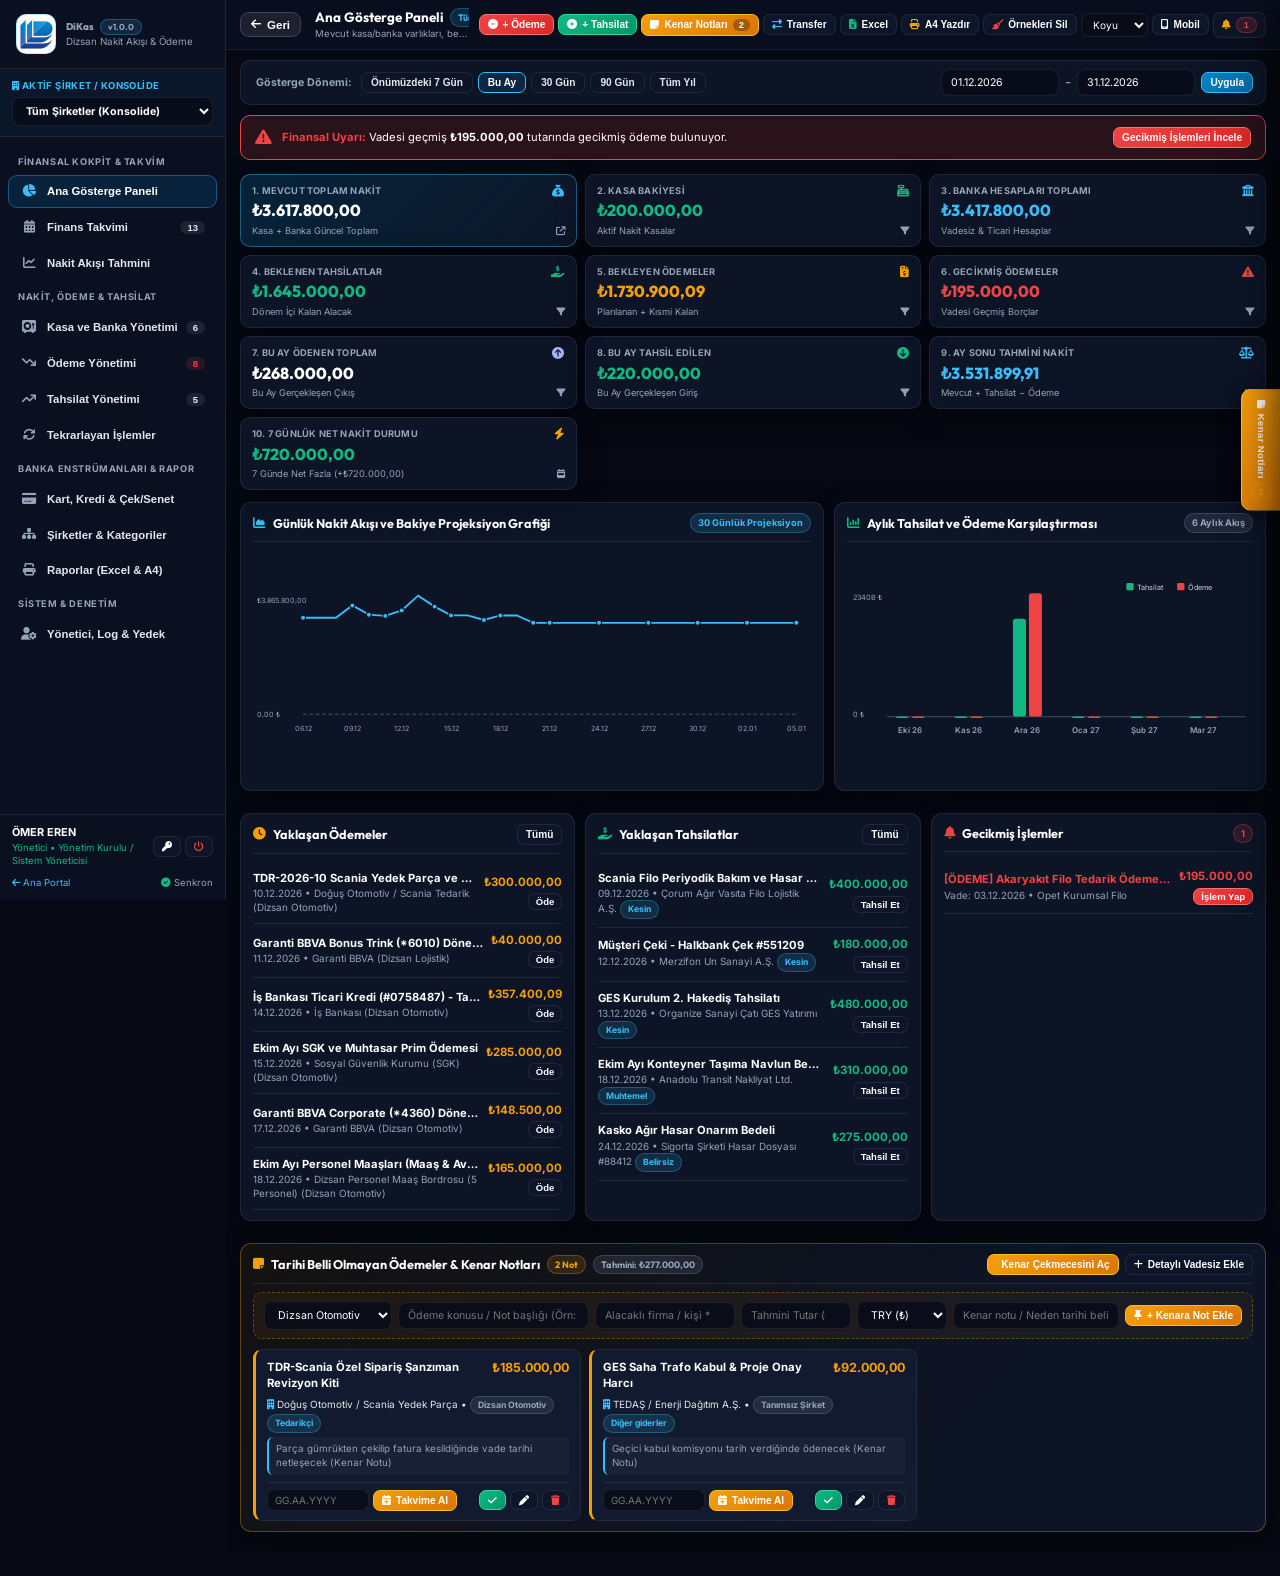
==== dikas/index.html @ fed66576 "release(dikas): DiKas v1.0.5 Canli Yayin" ====
<!DOCTYPE html>
<html lang="tr" data-theme="dark">
<head>
    <meta charset="UTF-8">
    <meta http-equiv="Cache-Control" content="no-cache, no-store, must-revalidate">
    <meta http-equiv="Pragma" content="no-cache">
    <meta http-equiv="Expires" content="0">
    <meta name="viewport" content="width=device-width, initial-scale=1.0, maximum-scale=1.0, user-scalable=no, viewport-fit=cover">
    <meta name="theme-color" content="#0284c7">
    <meta name="mobile-web-app-capable" content="yes">
    <meta name="apple-mobile-web-app-capable" content="yes">
    <meta name="apple-mobile-web-app-status-bar-style" content="black-translucent">
    <meta name="apple-mobile-web-app-title" content="DiKas">
    <title>DiKas | Dizsan Finans – Nakit Akışı ve Ödeme Takip Sistemi v1.0.0</title>

    <link rel="manifest" href="manifest.json">
    <link rel="apple-touch-icon" sizes="180x180" href="apple-touch-icon.png">
    <link rel="icon" type="image/png" sizes="192x192" href="icon-192.png">
    <link rel="icon" type="image/jpeg" href="dizsan_logo.jpg">

    <!-- Fonts & Icons -->
    <link rel="preconnect" href="https://fonts.googleapis.com">
    <link rel="preconnect" href="https://fonts.gstatic.com" crossorigin>
    <link href="https://fonts.googleapis.com/css2?family=Inter:wght@400;500;600;700&family=Outfit:wght@600;700;800&display=swap" rel="stylesheet">
    <link rel="stylesheet" href="https://cdnjs.cloudflare.com/ajax/libs/font-awesome/6.5.1/css/all.min.css">

    <link rel="stylesheet" href="style.css?v=1.0.5">
</head>
<body>

    <!-- ==========================================================================
         1. KULLANICI GİRİŞ EKRANI (LOGIN OVERLAY)
         ========================================================================== -->
    <div id="login-overlay" class="login-overlay">
        <div class="login-card">
            <div class="login-brand">
                <img src="dizsan_logo.jpg" alt="DİZSAN Logo" class="login-logo">
                <h1>DiKas</h1>
                <p>Dizsan Finans &bull; Nakit Akışı ve Ödeme Takip Sistemi</p>
                <span class="version-pill">
                    <i class="fa-solid fa-vault"></i> Sürüm <span class="dynamic-version-text">v1.0.0</span> &bull; Bağımsız Kurumsal Finans
                </span>
            </div>

            <form id="login-form" onsubmit="handleLogin(event)">
                <div class="login-form-group">
                    <label for="login-username">Kullanıcı Adı veya Kurumsal E-Posta</label>
                    <div class="login-input-wrap">
                        <i class="fa-solid fa-user-shield"></i>
                        <input type="text" id="login-username" class="login-input" placeholder="Örn: ömer, gokhan.ozbulut, rafet.canbek" required autocomplete="username">
                    </div>
                </div>

                <div class="login-form-group">
                    <label for="login-password">Şifre</label>
                    <div class="login-input-wrap">
                        <i class="fa-solid fa-lock"></i>
                        <input type="password" id="login-password" class="login-input" placeholder="••••••" required autocomplete="current-password">
                    </div>
                </div>

                <div style="display:flex; align-items:center; justify-content:space-between; margin-bottom:12px; font-size:0.76rem;">
                    <label style="display:flex; align-items:center; gap:6px; color:#cbd5e1; cursor:pointer;">
                        <input type="checkbox" id="login-remember-me" checked style="width:15px; height:15px; accent-color:#38bdf8;">
                        <span>Beni Hatırla</span>
                    </label>
                    <a href="javascript:void(0)" onclick="openForgotPasswordModal()" style="color:#38bdf8; text-decoration:none; font-weight:600;">
                        <i class="fa-solid fa-key"></i> Şifremi Unuttum?
                    </a>
                </div>

                <div id="login-error" style="display:none; color:#fca5a5; background:rgba(239,68,68,0.16); border:1px solid rgba(239,68,68,0.4); padding:8px 10px; border-radius:9px; font-size:0.77rem; margin-bottom:10px;"></div>

                <button type="submit" class="btn-login">
                    <i class="fa-solid fa-right-to-bracket"></i> DiKas Finans Sistemine Giriş Yap
                </button>
            </form>

            <div style="margin-top:10px; display:flex; gap:6px;">
                <button type="button" onclick="openInstallModal()" class="btn" style="flex:1; background:rgba(56,189,248,0.12); border-color:rgba(56,189,248,0.35); color:#e0f2fe; font-size:0.74rem;">
                    <i class="fa-solid fa-mobile-screen-button" style="color:#38bdf8;"></i>
                    <span>Mobil PWA Kurulum</span>
                </button>
                <a href="../index.html" class="btn" style="background:rgba(255,255,255,0.06); color:#cbd5e1; text-decoration:none; font-size:0.74rem;">
                    <i class="fa-solid fa-grid-2"></i> Portal
                </a>
            </div>

            <div class="quick-user-chips">
                <span><i class="fa-solid fa-users"></i> Hızlı Personel Seçimi (Kullanıcı adını doldurur):</span>
                <div id="quick-user-list" class="chip-list"></div>
            </div>
        </div>
    </div>

    <!-- ==========================================================================
         2. ANA UYGULAMA KABUĞU (WEB SOL MENÜ + SAĞ ÇALIŞMA ALANI)
         ========================================================================== -->
    <div class="app-shell">

        <!-- SOL YÖNETİM MENÜSÜ (SIDEBAR) -->
        <aside class="sidebar" id="app-sidebar">
            <div class="sidebar-brand">
                <img src="dizsan_logo.jpg" alt="Dizsan" class="sidebar-logo">
                <div class="sidebar-brand-text">
                    <h2>
                        <span>DiKas</span>
                        <span class="badge badge-info" style="font-size:0.62rem;">v1.0.0</span>
                    </h2>
                    <span>Dizsan Nakit Akışı &amp; Ödeme</span>
                </div>
            </div>

            <!-- ÇOKLU ŞİRKET & KONSOLİDE SEÇİCİ -->
            <div class="sidebar-company-box">
                <label for="global-company-select"><i class="fa-solid fa-building"></i> Aktif Şirket / Konsolide</label>
                <select id="global-company-select" class="form-control" onchange="handleCompanyFilterChange(this.value)" style="font-weight:700;">
                    <option value="ALL">Tüm Şirketler (Konsolide)</option>
                </select>
            </div>

            <!-- NAVİGASYON LİSTESİ -->
            <nav class="sidebar-nav">
                <div class="nav-group-label">Finansal Kokpit &amp; Takvim</div>
                <button class="side-nav-btn active" data-tab="dashboard" onclick="switchTab('dashboard')">
                    <span class="nav-left"><i class="fa-solid fa-chart-pie"></i> <span>Ana Gösterge Paneli</span></span>
                </button>
                <button class="side-nav-btn" data-tab="calendar" onclick="switchTab('calendar')">
                    <span class="nav-left"><i class="fa-solid fa-calendar-days"></i> <span>Finans Takvimi</span></span>
                    <span class="nav-badge" id="nav-badge-calendar">0</span>
                </button>
                <button class="side-nav-btn" data-tab="forecast" onclick="switchTab('forecast')">
                    <span class="nav-left"><i class="fa-solid fa-chart-line"></i> <span>Nakit Akışı Tahmini</span></span>
                </button>

                <div class="nav-group-label">Nakit, Ödeme &amp; Tahsilat</div>
                <button class="side-nav-btn" data-tab="accounts" onclick="switchTab('accounts')">
                    <span class="nav-left"><i class="fa-solid fa-vault"></i> <span>Kasa ve Banka Yönetimi</span></span>
                    <span class="nav-badge" id="nav-badge-accounts">0</span>
                </button>
                <button class="side-nav-btn" data-tab="payments" onclick="switchTab('payments')">
                    <span class="nav-left"><i class="fa-solid fa-arrow-trend-down"></i> <span>Ödeme Yönetimi</span></span>
                    <span class="nav-badge danger" id="nav-badge-payments">0</span>
                </button>
                <button class="side-nav-btn" data-tab="collections" onclick="switchTab('collections')">
                    <span class="nav-left"><i class="fa-solid fa-arrow-trend-up"></i> <span>Tahsilat Yönetimi</span></span>
                    <span class="nav-badge" id="nav-badge-collections">0</span>
                </button>
                <button class="side-nav-btn" data-tab="recurring" onclick="switchTab('recurring')">
                    <span class="nav-left"><i class="fa-solid fa-arrows-rotate"></i> <span>Tekrarlayan İşlemler</span></span>
                </button>

                <div class="nav-group-label">Banka Enstrümanları &amp; Rapor</div>
                <button class="side-nav-btn" data-tab="instruments" onclick="switchTab('instruments')">
                    <span class="nav-left"><i class="fa-solid fa-credit-card"></i> <span>Kart, Kredi &amp; Çek/Senet</span></span>
                </button>
                <button class="side-nav-btn" data-tab="companies" onclick="switchTab('companies')">
                    <span class="nav-left"><i class="fa-solid fa-sitemap"></i> <span>Şirketler &amp; Kategoriler</span></span>
                </button>
                <button class="side-nav-btn" data-tab="reports" onclick="switchTab('reports')">
                    <span class="nav-left"><i class="fa-solid fa-print"></i> <span>Raporlar (Excel &amp; A4)</span></span>
                </button>

                <div class="nav-group-label">Sistem &amp; Denetim</div>
                <button class="side-nav-btn" data-tab="admin" id="nav-item-admin" onclick="switchTab('admin')">
                    <span class="nav-left"><i class="fa-solid fa-user-gear"></i> <span>Yönetici, Log &amp; Yedek</span></span>
                </button>
            </nav>

            <!-- KULLANICI ALT KARTI -->
            <div class="sidebar-footer">
                <div class="user-mini-card">
                    <div class="user-mini-info">
                        <div class="user-mini-name" id="sidebar-user-name">ÖMER EREN</div>
                        <div class="user-mini-role" id="sidebar-user-role">Yönetici</div>
                    </div>
                    <div style="display:flex; gap:4px;">
                        <button class="btn btn-sm" onclick="openChangePasswordModal()" title="Şifre Değiştir">
                            <i class="fa-solid fa-key"></i>
                        </button>
                        <button class="btn btn-sm" onclick="handleLogout()" title="Güvenli Çıkış">
                            <i class="fa-solid fa-power-off" style="color:var(--rose-danger);"></i>
                        </button>
                    </div>
                </div>
                <div style="display:flex; justify-content:space-between; font-size:0.68rem; color:var(--text-muted);">
                    <a href="../index.html" style="color:var(--dizsan-cyan); text-decoration:none;"><i class="fa-solid fa-arrow-left"></i> Ana Portal</a>
                    <span id="sync-status-indicator"><i class="fa-solid fa-circle-check" style="color:var(--emerald-ok);"></i> Senkron</span>
                </div>
            </div>
        </aside>

        <!-- SAĞ ANA ÇALIŞMA ALANI -->
        <div class="main-workspace">

            <!-- ÜST ARAÇ ÇUBUĞU (TOP HEADER) -->
            <header class="top-header">
                <div class="header-left">
                    <button class="mobile-menu-trigger" onclick="toggleMobileSidebar()" title="Menüyü Aç/Kapat">
                        <i class="fa-solid fa-bars"></i>
                    </button>
                    <div class="page-title-block">
                        <h1 id="current-page-title">
                            <span>Ana Gösterge Paneli</span>
                            <span class="badge badge-info" id="active-company-pill">Tüm Şirketler (Konsolide)</span>
                        </h1>
                        <p id="current-page-subtitle">Mevcut kasa/banka varlıkları, beklenen tahsilatlar, planlanan ödemeler ve nakit projeksiyonu</p>
                    </div>
                </div>

                <div class="header-right">
                    <button class="btn btn-danger btn-sm" onclick="openPaymentModal()" title="Yeni Ödeme Kaydı Ekle (Kısayol: N)">
                        <i class="fa-solid fa-minus-circle"></i> <span>+ Ödeme</span>
                    </button>
                    <button class="btn btn-success btn-sm" onclick="openCollectionModal()" title="Yeni Tahsilat Kaydı Ekle (Kısayol: T)">
                        <i class="fa-solid fa-plus-circle"></i> <span>+ Tahsilat</span>
                    </button>
                    <button class="btn btn-warning btn-sm" onclick="toggleUndatedNotesDrawer()" title="Tarihi Belli Olmayan Ödemeler ve Kenar Notları Havuzu">
                        <i class="fa-solid fa-note-sticky"></i> <span>Kenar Notları</span>
                        <span class="badge" style="background:rgba(0,0,0,0.28); color:#fff; padding:1px 6px;" id="header-undated-count">0</span>
                    </button>
                    <button class="btn btn-sm" onclick="openTransferModal()" title="Hesaplar veya Şirketler Arası Para Transferi">
                        <i class="fa-solid fa-right-left" style="color:var(--dizsan-cyan);"></i> <span>Transfer</span>
                    </button>
                    <button class="btn btn-sm" onclick="exportCurrentViewExcel()" title="Excel (.xls / .csv) Raporu İndir">
                        <i class="fa-solid fa-file-excel" style="color:var(--emerald-ok);"></i> <span>Excel</span>
                    </button>
                    <button class="btn btn-sm" onclick="printCurrentReportA4()" title="A4 Kağıda Uygun Yazdır (Kısayol: P)">
                        <i class="fa-solid fa-print" style="color:var(--amber-warn);"></i> <span>A4 Yazdır</span>
                    </button>
                    <button class="btn btn-sm" onclick="clearAllDemoDataToZero()" title="Örnek (Demo) Kayıtları Temizle ve 0,00 TL ile Sıfırdan Başla">
                        <i class="fa-solid fa-broom" style="color:var(--rose-danger);"></i> <span>Örnekleri Sil</span>
                    </button>
                    <select id="theme-mode-select" class="form-control" style="width:auto; padding:4px 7px; font-size:0.72rem;" onchange="setThemeMode(this.value)" title="Tema Seçimi: Koyu / Açık / Sistem">
                        <option value="dark">Koyu</option>
                        <option value="light">Açık</option>
                        <option value="system">Sistem</option>
                    </select>
                    <button class="btn btn-sm" onclick="toggleMobileViewportPreview()" id="btn-mobile-preview" title="Mobil / Web Görünümü Değiştir">
                        <i class="fa-solid fa-mobile-screen"></i> <span id="lbl-mobile-preview">Mobil</span>
                    </button>
                    <button class="btn btn-sm" onclick="openAlertsDrawer()" title="Gecikmiş İşlemler ve Nakit Uyarıları">
                        <i class="fa-solid fa-bell" style="color:var(--amber-warn);"></i>
                        <span class="badge badge-danger" id="header-alert-count">0</span>
                    </button>
                </div>
            </header>

            <!-- İÇERİK GÖVDESİ -->
            <div class="workspace-body">

                <!-- MOBİL TEK EL HIZLI İŞLEM ŞERİDİ -->
                <div class="mobile-quick-action-strip">
                    <button class="mobile-quick-btn" style="background:linear-gradient(135deg,#ef4444,#dc2626);" onclick="openPaymentModal()">
                        <i class="fa-solid fa-minus-circle"></i> Hızlı Ödeme Ekle
                    </button>
                    <button class="mobile-quick-btn" style="background:linear-gradient(135deg,#10b981,#059669);" onclick="openCollectionModal()">
                        <i class="fa-solid fa-plus-circle"></i> Hızlı Tahsilat Ekle
                    </button>
                </div>

                <!-- ==========================================================================
                     SEKME 1: ANA GÖSTERGE PANELİ (BÖLÜM 5 - 10 KART + GRAFİKLER + LİSTELER)
                     ========================================================================== -->
                <section id="tab-dashboard" class="tab-section active">

                    <!-- Tarih Aralığı & Hızlı Dönem Seçici -->
                    <div class="dashboard-date-bar">
                        <div class="date-quick-pills">
                            <span style="font-size:0.76rem; font-weight:700; color:var(--text-muted); margin-right:4px;">
                                <i class="fa-solid fa-calendar-range"></i> Gösterge Dönemi:
                            </span>
                            <button class="period-pill" data-period="7d" onclick="setDashboardPeriod('7d')">Önümüzdeki 7 Gün</button>
                            <button class="period-pill active" data-period="thisMonth" onclick="setDashboardPeriod('thisMonth')">Bu Ay</button>
                            <button class="period-pill" data-period="30d" onclick="setDashboardPeriod('30d')">30 Gün</button>
                            <button class="period-pill" data-period="90d" onclick="setDashboardPeriod('90d')">90 Gün</button>
                            <button class="period-pill" data-period="year" onclick="setDashboardPeriod('year')">Tüm Yıl</button>
                        </div>
                        <div style="display:flex; align-items:center; gap:6px; flex-wrap:wrap;">
                            <input type="text" id="dash-start-date" class="form-control" style="width:118px;" placeholder="GG.AA.YYYY" onchange="applyCustomDashboardDates()">
                            <span style="color:var(--text-muted);">-</span>
                            <input type="text" id="dash-end-date" class="form-control" style="width:118px;" placeholder="GG.AA.YYYY" onchange="applyCustomDashboardDates()">
                            <button class="btn btn-sm btn-primary" onclick="applyCustomDashboardDates()">Uygula</button>
                        </div>
                    </div>

                    <!-- Finansman İhtiyacı / Gecikmiş İşlem Erken Uyarı Bannerı -->
                    <div id="dashboard-alert-banner" style="display:none; margin-bottom:14px;"></div>

                    <!-- 10 TEMEL FİNANSAL GÖSTERGE KARTI (Tıklanınca İlgili İşlemler Filtrelenerek Açılır) -->
                    <div class="kpi-10-grid">
                        <!-- 1. Mevcut Toplam Nakit -->
                        <div class="kpi-card hero-cash" onclick="handleKpiCardClick('total_cash')">
                            <div class="kpi-card-top">
                                <span>1. MEVCUT TOPLAM NAKİT</span>
                                <i class="fa-solid fa-sack-dollar" style="color:var(--dizsan-cyan);"></i>
                            </div>
                            <div class="kpi-card-val" id="kpi-1-total-cash">0,00 ₺</div>
                            <div class="kpi-card-sub">
                                <span>Kasa + Banka Güncel Toplam</span>
                                <i class="fa-solid fa-arrow-up-right-from-square"></i>
                            </div>
                        </div>

                        <!-- 2. Kasa Bakiyesi -->
                        <div class="kpi-card" onclick="handleKpiCardClick('cash_only')">
                            <div class="kpi-card-top">
                                <span>2. KASA BAKİYESİ</span>
                                <i class="fa-solid fa-cash-register" style="color:var(--emerald-ok);"></i>
                            </div>
                            <div class="kpi-card-val" style="color:var(--emerald-ok);" id="kpi-2-cash-balance">0,00 ₺</div>
                            <div class="kpi-card-sub">
                                <span id="kpi-2-sub">Aktif Nakit Kasalar</span>
                                <i class="fa-solid fa-filter"></i>
                            </div>
                        </div>

                        <!-- 3. Banka Hesapları Toplamı -->
                        <div class="kpi-card" onclick="handleKpiCardClick('bank_only')">
                            <div class="kpi-card-top">
                                <span>3. BANKA HESAPLARI TOPLAMI</span>
                                <i class="fa-solid fa-building-columns" style="color:var(--dizsan-cyan);"></i>
                            </div>
                            <div class="kpi-card-val" style="color:var(--dizsan-cyan);" id="kpi-3-bank-balance">0,00 ₺</div>
                            <div class="kpi-card-sub">
                                <span id="kpi-3-sub">Vadesiz &amp; Ticari Hesaplar</span>
                                <i class="fa-solid fa-filter"></i>
                            </div>
                        </div>

                        <!-- 4. Beklenen Tahsilatlar -->
                        <div class="kpi-card" onclick="handleKpiCardClick('expected_collections')">
                            <div class="kpi-card-top">
                                <span>4. BEKLENEN TAHSİLATLAR</span>
                                <i class="fa-solid fa-hand-holding-dollar" style="color:var(--emerald-ok);"></i>
                            </div>
                            <div class="kpi-card-val" style="color:var(--emerald-ok);" id="kpi-4-expected-collections">0,00 ₺</div>
                            <div class="kpi-card-sub">
                                <span id="kpi-4-sub">Dönem İçi Kalan Alacak</span>
                                <i class="fa-solid fa-filter"></i>
                            </div>
                        </div>

                        <!-- 5. Bekleyen Ödemeler -->
                        <div class="kpi-card" onclick="handleKpiCardClick('pending_payments')">
                            <div class="kpi-card-top">
                                <span>5. BEKLEYEN ÖDEMELER</span>
                                <i class="fa-solid fa-file-invoice-dollar" style="color:var(--amber-warn);"></i>
                            </div>
                            <div class="kpi-card-val" style="color:var(--amber-warn);" id="kpi-5-pending-payments">0,00 ₺</div>
                            <div class="kpi-card-sub">
                                <span id="kpi-5-sub">Planlanan + Kısmi Kalan</span>
                                <i class="fa-solid fa-filter"></i>
                            </div>
                        </div>

                        <!-- 6. Gecikmiş Ödemeler -->
                        <div class="kpi-card" onclick="handleKpiCardClick('overdue_payments')">
                            <div class="kpi-card-top">
                                <span>6. GECİKMİŞ ÖDEMELER</span>
                                <i class="fa-solid fa-triangle-exclamation" style="color:var(--rose-danger);"></i>
                            </div>
                            <div class="kpi-card-val" style="color:var(--rose-danger);" id="kpi-6-overdue-payments">0,00 ₺</div>
                            <div class="kpi-card-sub">
                                <span id="kpi-6-sub">Vadesi Geçmiş Borçlar</span>
                                <i class="fa-solid fa-filter"></i>
                            </div>
                        </div>

                        <!-- 7. Bu Ay Ödenen Toplam -->
                        <div class="kpi-card" onclick="handleKpiCardClick('paid_this_month')">
                            <div class="kpi-card-top">
                                <span>7. BU AY ÖDENEN TOPLAM</span>
                                <i class="fa-solid fa-circle-arrow-up" style="color:#a5b4fc;"></i>
                            </div>
                            <div class="kpi-card-val" id="kpi-7-paid-month">0,00 ₺</div>
                            <div class="kpi-card-sub">
                                <span>Bu Ay Gerçekleşen Çıkış</span>
                                <i class="fa-solid fa-filter"></i>
                            </div>
                        </div>

                        <!-- 8. Bu Ay Tahsil Edilen Toplam -->
                        <div class="kpi-card" onclick="handleKpiCardClick('collected_this_month')">
                            <div class="kpi-card-top">
                                <span>8. BU AY TAHSİL EDİLEN</span>
                                <i class="fa-solid fa-circle-arrow-down" style="color:var(--emerald-ok);"></i>
                            </div>
                            <div class="kpi-card-val" style="color:var(--emerald-ok);" id="kpi-8-collected-month">0,00 ₺</div>
                            <div class="kpi-card-sub">
                                <span>Bu Ay Gerçekleşen Giriş</span>
                                <i class="fa-solid fa-filter"></i>
                            </div>
                        </div>

                        <!-- 9. Ay Sonu Tahmini Nakit -->
                        <div class="kpi-card" onclick="handleKpiCardClick('eom_forecast')">
                            <div class="kpi-card-top">
                                <span>9. AY SONU TAHMİNİ NAKİT</span>
                                <i class="fa-solid fa-scale-balanced" style="color:var(--dizsan-cyan);"></i>
                            </div>
                            <div class="kpi-card-val" id="kpi-9-eom-cash">0,00 ₺</div>
                            <div class="kpi-card-sub">
                                <span id="kpi-9-sub">Mevcut + Tahsilat − Ödeme</span>
                                <i class="fa-solid fa-chart-line"></i>
                            </div>
                        </div>

                        <!-- 10. Önümüzdeki 7 Günün Net Nakit İhtiyacı -->
                        <div class="kpi-card" onclick="handleKpiCardClick('next_7d_need')">
                            <div class="kpi-card-top">
                                <span>10. 7 GÜNLÜK NET NAKİT DURUMU</span>
                                <i class="fa-solid fa-bolt" style="color:var(--amber-warn);"></i>
                            </div>
                            <div class="kpi-card-val" id="kpi-10-next7d">0,00 ₺</div>
                            <div class="kpi-card-sub">
                                <span id="kpi-10-sub">7 Günlük Tahsilat − Ödeme</span>
                                <i class="fa-solid fa-calendar-week"></i>
                            </div>
                        </div>
                    </div>

                    <!-- GRAFİKLER: GÜNLÜK NAKİT GRAFİĞİ & AYLIK ÖDEME/TAHSİLAT KARŞILAŞTIRMASI -->
                    <div class="grid-2-col">
                        <div class="panel-card">
                            <div class="panel-header">
                                <h3><i class="fa-solid fa-chart-area" style="color:var(--dizsan-cyan);"></i> Günlük Nakit Akışı ve Bakiye Projeksiyon Grafiği</h3>
                                <span class="badge badge-info" id="dash-chart-scenario-label">30 Günlük Projeksiyon</span>
                            </div>
                            <div id="daily-cash-svg-container" style="width:100%; min-height:230px;"></div>
                        </div>

                        <div class="panel-card">
                            <div class="panel-header">
                                <h3><i class="fa-solid fa-chart-column" style="color:var(--emerald-ok);"></i> Aylık Tahsilat ve Ödeme Karşılaştırması</h3>
                                <span class="badge badge-neutral">6 Aylık Akış</span>
                            </div>
                            <div id="monthly-comparison-svg-container" style="width:100%; min-height:230px;"></div>
                        </div>
                    </div>

                    <!-- YAKLAŞAN ÖDEMELER, YAKLAŞAN TAHSİLATLAR VE GECİKMİŞ İŞLEMLER LİSTELERİ -->
                    <div class="grid-3-col">
                        <div class="panel-card">
                            <div class="panel-header">
                                <h3><i class="fa-solid fa-clock" style="color:var(--amber-warn);"></i> Yaklaşan Ödemeler</h3>
                                <button class="btn btn-sm" onclick="switchTab('payments')">Tümü</button>
                            </div>
                            <div id="dash-upcoming-payments-list"></div>
                        </div>

                        <div class="panel-card">
                            <div class="panel-header">
                                <h3><i class="fa-solid fa-hand-holding-dollar" style="color:var(--emerald-ok);"></i> Yaklaşan Tahsilatlar</h3>
                                <button class="btn btn-sm" onclick="switchTab('collections')">Tümü</button>
                            </div>
                            <div id="dash-upcoming-collections-list"></div>
                        </div>

                        <div class="panel-card">
                            <div class="panel-header">
                                <h3><i class="fa-solid fa-bell" style="color:var(--rose-danger);"></i> Gecikmiş İşlemler</h3>
                                <span class="badge badge-danger" id="dash-overdue-badge">0</span>
                            </div>
                            <div id="dash-overdue-items-list"></div>
                        </div>
                    </div>

                    <!-- TARİHİ BELLİ OLMAYAN ÖDEMELER & KENAR NOTLARI HAVUZU (DASHBOARD ÖZET & HIZLI EKLEME) -->
                    <div class="panel-card" style="border-color:rgba(245,158,11,0.35); background:linear-gradient(135deg, rgba(245,158,11,0.06) 0%, var(--bg-card) 70%);">
                        <div class="panel-header">
                            <h3>
                                <i class="fa-solid fa-note-sticky" style="color:var(--amber-warn);"></i>
                                Tarihi Belli Olmayan Ödemeler &amp; Kenar Notları
                                <span class="badge badge-warning" id="dash-undated-count-badge">0 Not</span>
                                <span class="badge badge-neutral" id="dash-undated-total-badge">Tahmini: 0,00 ₺</span>
                            </h3>
                            <div style="display:flex; gap:6px;">
                                <button class="btn btn-sm btn-warning" onclick="toggleUndatedNotesDrawer()">
                                    <i class="fa-solid fa-sidebar-flip"></i> Kenar Çekmecesini Aç
                                </button>
                                <button class="btn btn-sm" onclick="openUndatedPaymentModal()">
                                    <i class="fa-solid fa-plus"></i> Detaylı Vadesiz Ekle
                                </button>
                            </div>
                        </div>
                        <form class="undated-quick-form" onsubmit="handleQuickAddUndatedNote(event, 'dash')">
                            <select id="dash-undated-company" class="form-control"></select>
                            <input type="text" id="dash-undated-title" class="form-control" placeholder="Ödeme konusu / Not başlığı (Örn: TDR.Scania Parça, Vergi yapılandırma...)" required>
                            <input type="text" id="dash-undated-creditor" class="form-control" placeholder="Alacaklı firma / kişi *" required>
                            <input type="number" step="0.01" min="0" id="dash-undated-amount" class="form-control" placeholder="Tahmini Tutar (Opsiyonel)">
                            <select id="dash-undated-currency" class="form-control">
                                <option value="TRY">TRY (₺)</option>
                                <option value="EUR">EUR (€)</option>
                                <option value="USD">USD ($)</option>
                            </select>
                            <input type="text" id="dash-undated-note" class="form-control" placeholder="Kenar notu / Neden tarihi belirsiz? (Örn: Fatura kesilince ödenecek)">
                            <button type="submit" class="btn btn-warning btn-sm">
                                <i class="fa-solid fa-thumbtack"></i> + Kenara Not Ekle
                            </button>
                        </form>
                        <div id="dash-undated-notes-list"></div>
                    </div>
                </section>

                <!-- ==========================================================================
                     SEKME 2: FİNANS TAKVİMİ (BÖLÜM 9 - GÜNLÜK / HAFTALIK / AYLIK / LİSTE)
                     ========================================================================== -->
                <section id="tab-calendar" class="tab-section">
                    <div class="panel-card">
                        <div class="panel-header">
                            <div style="display:flex; align-items:center; gap:8px; flex-wrap:wrap;">
                                <button class="btn btn-sm" onclick="navigateCalendar(-1)"><i class="fa-solid fa-chevron-left"></i></button>
                                <h3 id="calendar-period-title" style="min-width:170px; text-align:center;">Ekim 2026</h3>
                                <button class="btn btn-sm" onclick="navigateCalendar(1)"><i class="fa-solid fa-chevron-right"></i></button>
                                <button class="btn btn-sm" onclick="navigateCalendar(0)">Bugün</button>
                            </div>

                            <div style="display:flex; align-items:center; gap:6px; flex-wrap:wrap;">
                                <button class="period-pill" data-calview="daily" onclick="setCalendarViewMode('daily')">Günlük</button>
                                <button class="period-pill" data-calview="weekly" onclick="setCalendarViewMode('weekly')">Haftalık</button>
                                <button class="period-pill active" data-calview="monthly" onclick="setCalendarViewMode('monthly')">Aylık</button>
                                <button class="period-pill" data-calview="list" onclick="setCalendarViewMode('list')">Liste</button>
                                <button class="btn btn-sm btn-primary" onclick="openPaymentModal()"><i class="fa-solid fa-plus"></i> İşlem Ekle</button>
                            </div>
                        </div>

                        <!-- Takvim Filtre Çubuğu -->
                        <div class="filter-bar">
                            <input type="text" id="cal-search-input" class="form-control" placeholder="Takvimde başlık, firma/müşteri veya açıklama ara..." oninput="renderCalendarSection()">
                            <select id="cal-filter-type" class="form-control" onchange="renderCalendarSection()">
                                <option value="ALL">Tüm İşlemler (Ödeme + Tahsilat)</option>
                                <option value="PAYMENT">Yalnızca Ödemeler</option>
                                <option value="COLLECTION">Yalnızca Tahsilatlar</option>
                            </select>
                            <select id="cal-filter-account" class="form-control" onchange="renderCalendarSection()">
                                <option value="ALL">Tüm Kasa &amp; Banka Hesapları</option>
                            </select>
                            <select id="cal-filter-category" class="form-control" onchange="renderCalendarSection()">
                                <option value="ALL">Tüm Kategoriler</option>
                            </select>
                            <select id="cal-filter-status" class="form-control" onchange="renderCalendarSection()">
                                <option value="ALL">Tüm Durumlar</option>
                                <option value="ACTIVE">Bekleyen / Planlanan / Kısmi</option>
                                <option value="OVERDUE">Sadece Gecikmişler</option>
                                <option value="COMPLETED">Ödenen / Tahsil Edilenler</option>
                            </select>
                            <button class="btn btn-sm" onclick="resetCalendarFilters()"><i class="fa-solid fa-rotate-left"></i> Sıfırla</button>
                        </div>

                        <!-- Takvim Renk Göstergesi -->
                        <div style="display:flex; gap:14px; flex-wrap:wrap; margin-bottom:10px; font-size:0.74rem; color:var(--text-muted);">
                            <span><i class="fa-solid fa-square" style="color:#6366f1;"></i> Planlanan Ödeme</span>
                            <span><i class="fa-solid fa-square" style="color:#10b981;"></i> Beklenen Tahsilat</span>
                            <span><i class="fa-solid fa-square" style="color:#ef4444;"></i> Gecikmiş İşlem</span>
                            <span><i class="fa-solid fa-square" style="color:#64748b;"></i> Tamamlanan (Ödendi / Tahsil Edildi)</span>
                            <span style="margin-left:auto;">İpucu: Bir güne tıklayarak o günün detaylarını açabilir veya o güne yeni işlem ekleyebilirsiniz.</span>
                        </div>

                        <div id="calendar-view-container"></div>
                    </div>
                </section>

                <!-- ==========================================================================
                     SEKME 3: NAKİT AKIŞI TAHMİNİ (BÖLÜM 10 - 7/15/30/60/90 GÜN & 3 SENARYO)
                     ========================================================================== -->
                <section id="tab-forecast" class="tab-section">
                    <div class="panel-card">
                        <div class="panel-header">
                            <h3><i class="fa-solid fa-chart-line" style="color:var(--dizsan-cyan);"></i> Nakit Akışı Tahmini &amp; Senaryo Simülatörü</h3>
                            <div style="display:flex; gap:6px; flex-wrap:wrap;">
                                <button class="period-pill" data-fcast="7" onclick="setForecastDays(7)">7 Gün</button>
                                <button class="period-pill" data-fcast="15" onclick="setForecastDays(15)">15 Gün</button>
                                <button class="period-pill active" data-fcast="30" onclick="setForecastDays(30)">30 Gün</button>
                                <button class="period-pill" data-fcast="60" onclick="setForecastDays(60)">60 Gün</button>
                                <button class="period-pill" data-fcast="90" onclick="setForecastDays(90)">90 Gün</button>
                            </div>
                        </div>

                        <!-- Senaryo ve Özel Tarih Seçici -->
                        <div class="dashboard-date-bar" style="margin-bottom:14px;">
                            <div style="display:flex; align-items:center; gap:10px; flex-wrap:wrap;">
                                <span style="font-size:0.76rem; font-weight:700; color:var(--text-secondary);">Tahsilat Senaryosu:</span>
                                <label style="display:flex; align-items:center; gap:5px; cursor:pointer; font-size:0.78rem;">
                                    <input type="radio" name="forecastScenario" value="CAUTIOUS" onchange="setForecastScenario('CAUTIOUS')">
                                    <span><strong>Temkinli Senaryo</strong> (Sadece Kesin Tahsilatlar)</span>
                                </label>
                                <label style="display:flex; align-items:center; gap:5px; cursor:pointer; font-size:0.78rem;">
                                    <input type="radio" name="forecastScenario" value="BALANCED" checked onchange="setForecastScenario('BALANCED')">
                                    <span><strong>Dengeli Senaryo</strong> (Kesin + Muhtemel)</span>
                                </label>
                                <label style="display:flex; align-items:center; gap:5px; cursor:pointer; font-size:0.78rem;">
                                    <input type="radio" name="forecastScenario" value="OPTIMISTIC" onchange="setForecastScenario('OPTIMISTIC')">
                                    <span><strong>İyimser Senaryo</strong> (Kesin + Muhtemel + Belirsiz)</span>
                                </label>
                            </div>

                            <div style="display:flex; align-items:center; gap:6px;">
                                <span style="font-size:0.74rem; color:var(--text-muted);">Özel Bitiş:</span>
                                <input type="text" id="forecast-custom-end" class="form-control" style="width:120px;" placeholder="GG.AA.YYYY" onchange="setForecastCustomEndDate(this.value)">
                            </div>
                        </div>

                        <!-- Finansman İhtiyacı Uyarı Alanı -->
                        <div id="forecast-deficit-alert" style="margin-bottom:14px;"></div>

                        <!-- 3 Senaryo Karşılaştırma Özet Kartları -->
                        <div class="grid-3-col" id="forecast-scenario-cards"></div>

                        <!-- Günlük Tahmini Nakit Grafiği -->
                        <div class="panel-card" style="background:var(--bg-elevated);">
                            <div class="panel-header">
                                <h3>Günlük Kümülatif Nakit Bakiyesi Eğrisi (Sıfır Altı Kırmızı Bölge = Finansman İhtiyacı)</h3>
                            </div>
                            <div id="forecast-main-svg-chart" style="width:100%; min-height:260px;"></div>
                        </div>

                        <!-- Günlük Nakit Akışı Projeksiyon Tablosu -->
                        <div class="table-responsive" style="margin-top:12px;">
                            <table class="data-table">
                                <thead>
                                    <tr>
                                        <th>Tarih</th>
                                        <th>Günün Başlangıç Nakdi</th>
                                        <th>Beklenen Tahsilat (+)</th>
                                        <th>Planlanan Ödeme (−)</th>
                                        <th>Günlük Net Değişim</th>
                                        <th>Gün Sonu Tahmini Nakit</th>
                                        <th>Durum / Uyarı</th>
                                    </tr>
                                </thead>
                                <tbody id="forecast-daily-tbody"></tbody>
                            </table>
                        </div>
                    </div>
                </section>

                <!-- ==========================================================================
                     SEKME 4: KASA VE BANKA YÖNETİMİ (BÖLÜM 6)
                     ========================================================================== -->
                <section id="tab-accounts" class="tab-section">
                    <div class="panel-card">
                        <div class="panel-header">
                            <h3><i class="fa-solid fa-vault" style="color:var(--dizsan-cyan);"></i> Kasa ve Banka Hesapları</h3>
                            <div style="display:flex; gap:7px; flex-wrap:wrap;">
                                <button class="btn btn-sm btn-primary" onclick="openAccountModal()">
                                    <i class="fa-solid fa-plus"></i> Yeni Kasa / Banka Hesabı
                                </button>
                                <button class="btn btn-sm" onclick="openTransferModal()">
                                    <i class="fa-solid fa-right-left" style="color:var(--dizsan-cyan);"></i> Hesaplar / Şirketler Arası Transfer
                                </button>
                                <button class="btn btn-sm" onclick="openBalanceAdjustModal()">
                                    <i class="fa-solid fa-sliders" style="color:var(--amber-warn);"></i> Manuel Bakiye Düzeltme (Mutabakat)
                                </button>
                            </div>
                        </div>

                        <div class="filter-bar" style="grid-template-columns: 2fr 1fr 1fr 1fr auto;">
                            <input type="text" id="acc-search-input" class="form-control" placeholder="Hesap adı, banka adı, şirket veya açıklama ara..." oninput="renderAccountsSection()">
                            <select id="acc-filter-type" class="form-control" onchange="renderAccountsSection()">
                                <option value="ALL">Tüm Türler (Kasa + Banka)</option>
                                <option value="CASH">Nakit Kasalar</option>
                                <option value="BANK">Banka Hesapları</option>
                            </select>
                            <select id="acc-filter-currency" class="form-control" onchange="renderAccountsSection()">
                                <option value="ALL">Tüm Para Birimleri</option>
                                <option value="TRY">TRY (₺)</option>
                                <option value="EUR">EUR (€)</option>
                                <option value="USD">USD ($)</option>
                            </select>
                            <select id="acc-filter-status" class="form-control" onchange="renderAccountsSection()">
                                <option value="ACTIVE">Aktif Hesaplar</option>
                                <option value="ALL">Tümü (Aktif + Pasif)</option>
                                <option value="PASSIVE">Pasif Hesaplar</option>
                            </select>
                            <button class="btn btn-sm" onclick="resetAccountFilters()"><i class="fa-solid fa-rotate-left"></i></button>
                        </div>

                        <div class="table-responsive">
                            <table class="data-table">
                                <thead>
                                    <tr>
                                        <th>Şirket</th>
                                        <th>Hesap Adı</th>
                                        <th>Banka / Kasa Türü</th>
                                        <th>Para Birimi</th>
                                        <th>Açılış Bakiyesi</th>
                                        <th>Güncel Bakiye</th>
                                        <th>TL Karşılığı</th>
                                        <th>Durum</th>
                                        <th>Açıklama</th>
                                        <th>İşlemler</th>
                                    </tr>
                                </thead>
                                <tbody id="accounts-tbody"></tbody>
                            </table>
                        </div>
                    </div>

                    <!-- Hesaplar Arası Transfer ve Manuel Düzeltme Geçmişi -->
                    <div class="grid-2-col">
                        <div class="panel-card">
                            <div class="panel-header">
                                <h3><i class="fa-solid fa-right-left" style="color:var(--dizsan-cyan);"></i> Son Hesaplar / Şirketler Arası Transferler</h3>
                            </div>
                            <div class="table-responsive">
                                <table class="data-table">
                                    <thead>
                                        <tr>
                                            <th>Tarih</th>
                                            <th>Kaynak Hesap</th>
                                            <th>Hedef Hesap</th>
                                            <th>Tutar</th>
                                            <th>Tür</th>
                                            <th>Açıklama</th>
                                        </tr>
                                    </thead>
                                    <tbody id="transfers-tbody"></tbody>
                                </table>
                            </div>
                        </div>

                        <div class="panel-card">
                            <div class="panel-header">
                                <h3><i class="fa-solid fa-clipboard-check" style="color:var(--amber-warn);"></i> Manuel Bakiye Düzeltme Kayıtları</h3>
                            </div>
                            <div class="table-responsive">
                                <table class="data-table">
                                    <thead>
                                        <tr>
                                            <th>Tarih</th>
                                            <th>Hesap</th>
                                            <th>Önceki</th>
                                            <th>Yeni Bakiye</th>
                                            <th>Gerekçe &amp; Personel</th>
                                        </tr>
                                    </thead>
                                    <tbody id="adjustments-tbody"></tbody>
                                </table>
                            </div>
                        </div>
                    </div>
                </section>

                <!-- ==========================================================================
                     SEKME 5: ÖDEME YÖNETİMİ (BÖLÜM 7)
                     ========================================================================== -->
                <section id="tab-payments" class="tab-section">
                    <div class="panel-card">
                        <div class="panel-header">
                            <h3><i class="fa-solid fa-arrow-trend-down" style="color:var(--rose-danger);"></i> Ödeme Yönetimi ve Borç Takibi</h3>
                            <div style="display:flex; gap:6px; flex-wrap:wrap;">
                                <button class="btn btn-sm btn-danger" onclick="openPaymentModal()">
                                    <i class="fa-solid fa-plus"></i> Yeni Ödeme Kaydet
                                </button>
                                <button class="btn btn-sm btn-warning" onclick="openUndatedPaymentModal()">
                                    <i class="fa-solid fa-note-sticky"></i> + Tarihi Belirsiz Not Ekle
                                </button>
                                <button class="btn btn-sm" onclick="openExcelImportModal('PAYMENT')">
                                    <i class="fa-solid fa-file-import" style="color:var(--emerald-ok);"></i> Excel/CSV İçe Aktar
                                </button>
                                <button class="btn btn-sm" onclick="exportPaymentsExcel()">
                                    <i class="fa-solid fa-file-excel" style="color:var(--emerald-ok);"></i> Excel İndir
                                </button>
                            </div>
                        </div>

                        <div class="filter-bar">
                            <input type="text" id="pay-search-input" class="form-control" placeholder="Ödeme başlığı, alacaklı firma/kişi, açıklama veya TDR kodu ara..." oninput="renderPaymentsSection()">
                            <select id="pay-filter-category" class="form-control" onchange="renderPaymentsSection()">
                                <option value="ALL">Tüm Kategoriler</option>
                            </select>
                            <select id="pay-filter-status" class="form-control" onchange="renderPaymentsSection()">
                                <option value="ALL">Tüm Durumlar</option>
                                <option value="UNPAID_ALL">Bekleyen (Planlandı + Kısmi + Gecikti)</option>
                                <option value="Planlandı">Planlandı</option>
                                <option value="Kısmen ödendi">Kısmen Ödendi</option>
                                <option value="Gecikti">Gecikti</option>
                                <option value="Tarihi Belirsiz">Tarihi Belli Olmayan (Kenar Notu)</option>
                                <option value="Ödendi">Ödendi</option>
                                <option value="İptal edildi">İptal Edildi</option>
                            </select>
                            <select id="pay-filter-account" class="form-control" onchange="renderPaymentsSection()">
                                <option value="ALL">Tüm Hesaplar</option>
                            </select>
                            <select id="pay-sort-by" class="form-control" onchange="renderPaymentsSection()">
                                <option value="dueDateAsc">Vade Tarihi (Yakından Uzağa)</option>
                                <option value="dueDateDesc">Vade Tarihi (Uzaktan Yakına)</option>
                                <option value="amountDesc">Tutar (Büyükten Küçüğe)</option>
                                <option value="remainingDesc">Kalan Borç (Büyükten Küçüğe)</option>
                            </select>
                            <button class="btn btn-sm" onclick="resetPaymentFilters()"><i class="fa-solid fa-rotate-left"></i></button>
                        </div>

                        <div class="table-responsive">
                            <table class="data-table">
                                <thead>
                                    <tr>
                                        <th>Vade Tarihi</th>
                                        <th>Şirket</th>
                                        <th>Ödeme Başlığı &amp; Alacaklı</th>
                                        <th>Kategori</th>
                                        <th>Toplam Tutar</th>
                                        <th>Ödenen</th>
                                        <th>Kalan Borç</th>
                                        <th>Ödeme Hesabı</th>
                                        <th>Durum</th>
                                        <th>Ek / Tekrar</th>
                                        <th>İşlemler</th>
                                    </tr>
                                </thead>
                                <tbody id="payments-tbody"></tbody>
                            </table>
                        </div>
                    </div>

                    <!-- ÖDEME YÖNETİMİ ALTINDA: TARİHİ BELLİ OLMAYAN ÖDEMELER & KENAR NOTLARI HAVUZU -->
                    <div class="panel-card" style="border-color:rgba(245,158,11,0.38); background:linear-gradient(135deg, rgba(245,158,11,0.06) 0%, var(--bg-card) 75%);">
                        <div class="panel-header">
                            <h3>
                                <i class="fa-solid fa-note-sticky" style="color:var(--amber-warn);"></i>
                                Tarihi Belli Olmayan Ödemeler &amp; Kenar Notları Havuzu
                                <span class="badge badge-warning" id="pay-undated-count-badge">0 Not</span>
                                <span class="badge badge-neutral" id="pay-undated-total-badge">Tahmini Toplam: 0,00 ₺</span>
                            </h3>
                            <span style="font-size:0.72rem; color:var(--text-muted);">
                                Vadesi henüz netleşmemiş borçları buraya not edin; tarihi belli olduğunda tek tıkla vade verip takvime aktarın.
                            </span>
                        </div>

                        <form class="undated-quick-form" onsubmit="handleQuickAddUndatedNote(event, 'pay')">
                            <select id="pay-undated-company" class="form-control"></select>
                            <input type="text" id="pay-undated-title" class="form-control" placeholder="Ödeme konusu / Not başlığı (TDR ile başlarsa Tedarikçi olur) *" required>
                            <input type="text" id="pay-undated-creditor" class="form-control" placeholder="Alacaklı firma / kişi *" required>
                            <input type="number" step="0.01" min="0" id="pay-undated-amount" class="form-control" placeholder="Tahmini Tutar (Opsiyonel)">
                            <select id="pay-undated-currency" class="form-control">
                                <option value="TRY">TRY (₺)</option>
                                <option value="EUR">EUR (€)</option>
                                <option value="USD">USD ($)</option>
                            </select>
                            <input type="text" id="pay-undated-note" class="form-control" placeholder="Kenar notu / Açıklama (Örn: Parça tesliminde vade belli olacak)">
                            <button type="submit" class="btn btn-warning btn-sm">
                                <i class="fa-solid fa-thumbtack"></i> + Kenara Not Ekle
                            </button>
                        </form>

                        <div id="pay-undated-notes-list"></div>
                    </div>
                </section>

                <!-- ==========================================================================
                     SEKME 6: TAHSİLAT YÖNETİMİ (BÖLÜM 8)
                     ========================================================================== -->
                <section id="tab-collections" class="tab-section">
                    <div class="panel-card">
                        <div class="panel-header">
                            <h3><i class="fa-solid fa-arrow-trend-up" style="color:var(--emerald-ok);"></i> Tahsilat Yönetimi ve Alacak Takibi</h3>
                            <div style="display:flex; gap:6px; flex-wrap:wrap;">
                                <button class="btn btn-sm btn-success" onclick="openCollectionModal()">
                                    <i class="fa-solid fa-plus"></i> Yeni Tahsilat Kaydet
                                </button>
                                <button class="btn btn-sm" onclick="openExcelImportModal('COLLECTION')">
                                    <i class="fa-solid fa-file-import" style="color:var(--emerald-ok);"></i> Excel/CSV İçe Aktar
                                </button>
                                <button class="btn btn-sm" onclick="exportCollectionsExcel()">
                                    <i class="fa-solid fa-file-excel" style="color:var(--emerald-ok);"></i> Excel İndir
                                </button>
                            </div>
                        </div>

                        <div class="filter-bar">
                            <input type="text" id="col-search-input" class="form-control" placeholder="Müşteri/kaynak, tahsilat başlığı veya açıklama ara..." oninput="renderCollectionsSection()">
                            <select id="col-filter-certainty" class="form-control" onchange="renderCollectionsSection()">
                                <option value="ALL">Tüm Kesinlik Dereceleri</option>
                                <option value="Kesin">Kesin</option>
                                <option value="Muhtemel">Muhtemel</option>
                                <option value="Belirsiz">Belirsiz</option>
                            </select>
                            <select id="col-filter-status" class="form-control" onchange="renderCollectionsSection()">
                                <option value="ALL">Tüm Durumlar</option>
                                <option value="PENDING_ALL">Bekleyen (Bekleniyor + Kısmi + Gecikti)</option>
                                <option value="Bekleniyor">Bekleniyor</option>
                                <option value="Kısmen tahsil edildi">Kısmen Tahsil Edildi</option>
                                <option value="Gecikti">Gecikti</option>
                                <option value="Tahsil edildi">Tahsil Edildi</option>
                                <option value="İptal edildi">İptal Edildi</option>
                            </select>
                            <select id="col-filter-account" class="form-control" onchange="renderCollectionsSection()">
                                <option value="ALL">Tüm Hesaplar</option>
                            </select>
                            <select id="col-sort-by" class="form-control" onchange="renderCollectionsSection()">
                                <option value="dateAsc">Beklenen Tarih (Yakından Uzağa)</option>
                                <option value="dateDesc">Beklenen Tarih (Uzaktan Yakına)</option>
                                <option value="amountDesc">Tutar (Büyükten Küçüğe)</option>
                            </select>
                            <button class="btn btn-sm" onclick="resetCollectionFilters()"><i class="fa-solid fa-rotate-left"></i></button>
                        </div>

                        <div class="table-responsive">
                            <table class="data-table">
                                <thead>
                                    <tr>
                                        <th>Beklenen Tarih</th>
                                        <th>Şirket</th>
                                        <th>Müşteri / Kaynak &amp; Başlık</th>
                                        <th>Kesinlik</th>
                                        <th>Toplam Tutar</th>
                                        <th>Tahsil Edilen</th>
                                        <th>Kalan Alacak</th>
                                        <th>Tahsil Hesabı</th>
                                        <th>Durum</th>
                                        <th>İşlemler</th>
                                    </tr>
                                </thead>
                                <tbody id="collections-tbody"></tbody>
                            </table>
                        </div>
                    </div>
                </section>

                <!-- ==========================================================================
                     SEKME 7: TEKRARLAYAN İŞLEMLER (BÖLÜM 11)
                     ========================================================================== -->
                <section id="tab-recurring" class="tab-section">
                    <div class="panel-card">
                        <div class="panel-header">
                            <h3><i class="fa-solid fa-arrows-rotate" style="color:var(--dizsan-cyan);"></i> Düzenli / Tekrarlayan İşlem Şablonları ve Otomatik Taksit Motoru</h3>
                            <button class="btn btn-sm btn-primary" onclick="openRecurringRuleModal()">
                                <i class="fa-solid fa-plus"></i> Yeni Tekrarlayan Ödeme / Tahsilat Planı Oluştur
                            </button>
                        </div>
                        <p style="font-size:0.77rem; color:var(--text-muted); margin-bottom:12px;">
                            Haftalık, Aylık, 3 Aylık, 6 Aylık, Yıllık veya Özel Gün Aralıklı düzenli işlemler gelecekteki taksitleri otomatik oluşturur. Tek bir taksitte yapılan değişiklik, onayınız olmadan diğer taksitleri değiştirmez.
                        </p>
                        <div class="table-responsive">
                            <table class="data-table">
                                <thead>
                                    <tr>
                                        <th>Şirket</th>
                                        <th>Tür</th>
                                        <th>Başlık &amp; İlgili Taraf</th>
                                        <th>Kategori</th>
                                        <th>Periyot</th>
                                        <th>Birim Tutar</th>
                                        <th>Başlangıç - Bitiş</th>
                                        <th>Oluşan Taksit</th>
                                        <th>İşlemler</th>
                                    </tr>
                                </thead>
                                <tbody id="recurring-tbody"></tbody>
                            </table>
                        </div>
                    </div>
                </section>

                <!-- ==========================================================================
                     SEKME 8: KREDİ KARTI, KREDİ/LEASING VE ÇEK/SENET TAKİBİ (BÖLÜM 12)
                     ========================================================================== -->
                <section id="tab-instruments" class="tab-section">
                    <div class="panel-card" style="margin-bottom:12px; background:rgba(2,132,199,0.08); border-color:rgba(56,189,248,0.3);">
                        <div style="display:flex; align-items:center; justify-content:space-between; flex-wrap:wrap; gap:10px;">
                            <div>
                                <strong style="color:var(--dizsan-cyan); font-size:0.82rem;"><i class="fa-solid fa-shield-check"></i> Mükerrerlik Kalkanı Aktif:</strong>
                                <span style="font-size:0.76rem; color:var(--text-secondary);">
                                    Kredi kartı dönem borçları, kredi/leasing taksitleri ve çek/senetler ana ödeme/tahsilat sistemi ve takvimle tam senkronize çalışır; aynı finansal yükümlülük toplam ödemeye <strong>yalnızca bir kez</strong> dahil edilir.
                                </span>
                            </div>
                        </div>
                    </div>

                    <!-- 8.1 KREDİ KARTLARI -->
                    <div class="panel-card">
                        <div class="panel-header">
                            <h3><i class="fa-solid fa-credit-card" style="color:#a855f7;"></i> Kurumsal Kredi Kartları Takibi</h3>
                            <button class="btn btn-sm btn-primary" onclick="openCreditCardModal()">
                                <i class="fa-solid fa-plus"></i> Yeni Kredi Kartı Ekle
                            </button>
                        </div>
                        <div class="table-responsive">
                            <table class="data-table">
                                <thead>
                                    <tr>
                                        <th>Şirket</th>
                                        <th>Banka &amp; Kart Adı</th>
                                        <th>Hesap Kesim Tarihi</th>
                                        <th>Son Ödeme Tarihi</th>
                                        <th>Dönem Borcu (Manuel)</th>
                                        <th>Ödenen Tutar</th>
                                        <th>Kalan Tutar</th>
                                        <th>Durum</th>
                                        <th>İşlemler</th>
                                    </tr>
                                </thead>
                                <tbody id="credit-cards-tbody"></tbody>
                            </table>
                        </div>
                    </div>

                    <!-- 8.2 KREDİ VE LEASING TAKSİT PLANLARI -->
                    <div class="panel-card">
                        <div class="panel-header">
                            <h3><i class="fa-solid fa-Landmark" style="color:var(--amber-warn);"></i> Kredi ve Leasing Taksit Planları</h3>
                            <button class="btn btn-sm btn-primary" onclick="openLoanPlanModal()">
                                <i class="fa-solid fa-plus"></i> Yeni Kredi / Leasing Planı Oluştur
                            </button>
                        </div>
                        <div class="table-responsive">
                            <table class="data-table">
                                <thead>
                                    <tr>
                                        <th>Şirket</th>
                                        <th>Banka / Leasing Kurumu</th>
                                        <th>Kredi Başlığı &amp; Türü</th>
                                        <th>Toplam Geri Ödeme</th>
                                        <th>Ödenen</th>
                                        <th>Kalan Borç</th>
                                        <th>Taksit Durumu</th>
                                        <th>Sonraki Vade</th>
                                        <th>İşlemler</th>
                                    </tr>
                                </thead>
                                <tbody id="loans-tbody"></tbody>
                            </table>
                        </div>
                    </div>

                    <!-- 8.3 ÇEK VE SENET TAKİBİ -->
                    <div class="panel-card">
                        <div class="panel-header">
                            <h3><i class="fa-solid fa-money-check-dollar" style="color:var(--emerald-ok);"></i> Çek ve Senet Portföyü (Verilen Borç &amp; Alınan Müşteri Evrakları)</h3>
                            <button class="btn btn-sm btn-primary" onclick="openCheckNoteModal()">
                                <i class="fa-solid fa-plus"></i> Yeni Çek / Senet Ekle
                            </button>
                        </div>
                        <div class="table-responsive">
                            <table class="data-table">
                                <thead>
                                    <tr>
                                        <th>Vade Tarihi</th>
                                        <th>Şirket</th>
                                        <th>Evrak Türü &amp; No</th>
                                        <th>İlgili Taraf (Alacaklı / Keşideci)</th>
                                        <th>Banka</th>
                                        <th>Tutar</th>
                                        <th>Ödenen/Tahsil</th>
                                        <th>Kalan</th>
                                        <th>Durum</th>
                                        <th>İşlemler</th>
                                    </tr>
                                </thead>
                                <tbody id="checks-tbody"></tbody>
                            </table>
                        </div>
                    </div>
                </section>

                <!-- ==========================================================================
                     SEKME 9: ÇOKLU ŞİRKET VE KATEGORİ YÖNETİMİ (BÖLÜM 4 & 7)
                     ========================================================================== -->
                <section id="tab-companies" class="tab-section">
                    <div class="grid-2-col">
                        <!-- ŞİRKETLER -->
                        <div class="panel-card">
                            <div class="panel-header">
                                <h3><i class="fa-solid fa-building" style="color:var(--dizsan-cyan);"></i> Çoklu Şirket Yönetimi</h3>
                                <button class="btn btn-sm btn-primary" onclick="openCompanyModal()">
                                    <i class="fa-solid fa-plus"></i> Yeni Şirket Ekle
                                </button>
                            </div>
                            <p style="font-size:0.75rem; color:var(--text-muted); margin-bottom:10px;">
                                Her şirketin kasa, banka, ödeme ve tahsilatları ayrı tutulur. Şirketler arası para transferleri konsolide gelir/gideri yapay olarak artırmaz.
                            </p>
                            <div class="table-responsive">
                                <table class="data-table">
                                    <thead>
                                        <tr>
                                            <th>Şirket Adı</th>
                                            <th>Toplam Nakit</th>
                                            <th>Bekleyen Ödeme</th>
                                            <th>Beklenen Tahsilat</th>
                                            <th>Durum</th>
                                            <th>İşlem</th>
                                        </tr>
                                    </thead>
                                    <tbody id="companies-tbody"></tbody>
                                </table>
                            </div>
                        </div>

                        <!-- ÖDEME KATEGORİLERİ -->
                        <div class="panel-card">
                            <div class="panel-header">
                                <h3><i class="fa-solid fa-tags" style="color:var(--amber-warn);"></i> Ödeme ve Gider Kategorileri Yönetimi</h3>
                            </div>
                            <form onsubmit="handleAddCategory(event)" style="display:flex; gap:8px; margin-bottom:12px;">
                                <input type="text" id="new-category-name" class="form-control" placeholder="Yeni kategori adı (Örn: Sigorta / Kasko, Danışmanlık...)" required>
                                <button type="submit" class="btn btn-primary btn-sm"><i class="fa-solid fa-plus"></i> Ekle</button>
                            </form>
                            <div id="categories-chip-container" style="display:flex; flex-wrap:wrap; gap:8px;"></div>
                        </div>
                    </div>
                </section>

                <!-- ==========================================================================
                     SEKME 10: RAPORLAR, EXCEL VE A4 YAZICI MERKEZİ (BÖLÜM 13)
                     ========================================================================== -->
                <section id="tab-reports" class="tab-section">
                    <div class="panel-card">
                        <div class="panel-header">
                            <h3><i class="fa-solid fa-print" style="color:var(--dizsan-cyan);"></i> DiKas Kurumsal Raporlama, Excel İhracı ve A4 Kağıt Baskı Merkezi</h3>
                            <div style="display:flex; gap:8px; flex-wrap:wrap;">
                                <button class="btn btn-sm btn-success" onclick="exportSelectedReportExcel()">
                                    <i class="fa-solid fa-file-excel"></i> Seçili Raporu Excel (.xls) İndir
                                </button>
                                <button class="btn btn-sm" onclick="exportSelectedReportCSV()">
                                    <i class="fa-solid fa-file-csv" style="color:var(--emerald-ok);"></i> CSV İndir
                                </button>
                                <button class="btn btn-sm btn-primary" onclick="printSelectedReportA4()">
                                    <i class="fa-solid fa-print"></i> A4 Kağıda Yazdır / PDF Kaydet
                                </button>
                            </div>
                        </div>

                        <div class="filter-bar" style="grid-template-columns: 1.6fr 1fr 1fr 1fr 1fr auto;">
                            <select id="rep-type-select" class="form-control" onchange="renderReportsSection()">
                                <option value="SUMMARY_ALL">1. Kapsamlı Yönetici Finans Özeti (Kasa + Banka + Ödeme + Tahsilat)</option>
                                <option value="PAYMENTS_LIST">2. Detaylı Ödeme ve Borç Listesi Raporu</option>
                                <option value="COLLECTIONS_LIST">3. Detaylı Tahsilat ve Alacak Raporu</option>
                                <option value="OVERDUE_REPORT">4. Gecikmiş Ödemeler ve Tahsilatlar Raporu</option>
                                <option value="CASHFLOW_30D">5. 30 Günlük Günlük Nakit Akışı Projeksiyon Raporu</option>
                                <option value="CATEGORY_BREAKDOWN">6. Kategori ve Şirket Bazlı Gider Dağılım Raporu</option>
                                <option value="INSTRUMENTS_REPORT">7. Kredi Kartı, Kredi Taksitleri ve Çek/Senet Raporu</option>
                            </select>
                            <input type="text" id="rep-start-date" class="form-control" placeholder="Başlangıç (GG.AA.YYYY)" onchange="renderReportsSection()">
                            <input type="text" id="rep-end-date" class="form-control" placeholder="Bitiş (GG.AA.YYYY)" onchange="renderReportsSection()">
                            <select id="rep-page-orientation" class="form-control" onchange="updatePrintOrientation(this.value)">
                                <option value="portrait">A4 Dikey (Portrait)</option>
                                <option value="landscape">A4 Yatay (Landscape)</option>
                            </select>
                            <button class="btn btn-sm" onclick="renderReportsSection()"><i class="fa-solid fa-arrows-rotate"></i> Yenile</button>
                        </div>

                        <!-- A4 ÖNİZLEME KUTUSU -->
                        <div id="report-preview-box" style="background:#ffffff; color:#0f172a; padding:22px; border-radius:10px; border:1px solid #94a3b8; overflow-x:auto;"></div>
                    </div>
                </section>

                <!-- ==========================================================================
                     SEKME 11: YÖNETİCİ PANELİ, DENETİM LOGLARI VE YEDEKLEME (BÖLÜM 2)
                     ========================================================================== -->
                <section id="tab-admin" class="tab-section">
                    <div class="grid-2-col">
                        <!-- KULLANICI VE YETKİ YÖNETİMİ -->
                        <div class="panel-card">
                            <div class="panel-header">
                                <h3><i class="fa-solid fa-users-gear" style="color:var(--dizsan-cyan);"></i> Kullanıcı ve Şirket Yetki Yönetimi</h3>
                                <button class="btn btn-sm btn-primary" onclick="openUserModal()">
                                    <i class="fa-solid fa-user-plus"></i> Yeni Kullanıcı Ekle
                                </button>
                            </div>
                            <div class="table-responsive" style="max-height:340px;">
                                <table class="data-table">
                                    <thead>
                                        <tr>
                                            <th>Ad Soyad</th>
                                            <th>Kullanıcı Adı</th>
                                            <th>Rol / Departman</th>
                                            <th>Yetkili Şirketler</th>
                                            <th>İşlem</th>
                                        </tr>
                                    </thead>
                                    <tbody id="admin-users-tbody"></tbody>
                                </table>
                            </div>
                        </div>

                        <!-- VERİ YEDEKLEME, GERİ YÜKLEME VE SÜRÜM YÖNETİMİ -->
                        <div class="panel-card">
                            <div class="panel-header">
                                <h3><i class="fa-solid fa-database" style="color:var(--emerald-ok);"></i> Veri Yedekleme, Excel Şablonu &amp; Sürüm</h3>
                            </div>
                            <div style="display:flex; flex-direction:column; gap:10px;">
                                <div style="padding:12px; border-radius:10px; background:var(--bg-elevated); border:1px solid var(--border-subtle);">
                                    <div style="font-weight:700; font-size:0.84rem; margin-bottom:4px;">Tam Sistem Yedeği (JSON)</div>
                                    <div style="font-size:0.75rem; color:var(--text-muted); margin-bottom:10px;">
                                        Tüm şirket, kasa, banka, ödeme, tahsilat, kredi kartı, kredi, çek/senet ve log verilerini tek dosyada yedekleyin veya geri yükleyin.
                                    </div>
                                    <div style="display:flex; gap:8px; flex-wrap:wrap;">
                                        <button class="btn btn-sm btn-primary" onclick="exportFullBackupJSON()">
                                            <i class="fa-solid fa-download"></i> JSON Yedek İndir
                                        </button>
                                        <label class="btn btn-sm" style="cursor:pointer;">
                                            <i class="fa-solid fa-upload" style="color:var(--amber-warn);"></i> JSON Yedek Geri Yükle
                                            <input type="file" accept=".json" style="display:none;" onchange="importFullBackupJSON(event)">
                                        </label>
                                        <button class="btn btn-sm btn-danger" onclick="clearAllDemoDataToZero()">
                                            <i class="fa-solid fa-broom"></i> Örnekleri Sil &amp; Sıfırdan Başla (0,00 ₺)
                                        </button>
                                        <button class="btn btn-sm" onclick="restoreDemoData()">
                                            <i class="fa-solid fa-rotate-left" style="color:var(--dizsan-cyan);"></i> Örnek Verileri Geri Yükle
                                        </button>
                                    </div>
                                </div>

                                <div style="padding:12px; border-radius:10px; background:var(--bg-elevated); border:1px solid var(--border-subtle);">
                                    <div style="font-weight:700; font-size:0.84rem; margin-bottom:4px;">Sürüm ve Otomatik Güncelleme Altyapısı</div>
                                    <div style="font-size:0.75rem; color:var(--text-muted); margin-bottom:8px;">
                                        Aktif Sürüm: <strong style="color:var(--dizsan-cyan);" class="dynamic-version-text">v1.0.0</strong> &bull; Bağımsız Çalışma Modu (Logo GO3 / SQL / Banka API Bağlantısız)
                                    </div>
                                    <button class="btn btn-sm" onclick="if(window.DizsanUpdater) window.DizsanUpdater.openModal();">
                                        <i class="fa-solid fa-code-branch"></i> Sürüm Notları &amp; Güncelleme Kontrolü
                                    </button>
                                </div>
                            </div>
                        </div>
                    </div>

                    <!-- KULLANICI İŞLEM LOGLARI & HATA LOGLARI -->
                    <div class="grid-2-col">
                        <div class="panel-card">
                            <div class="panel-header">
                                <h3><i class="fa-solid fa-clipboard-list" style="color:var(--dizsan-cyan);"></i> Kullanıcı İşlem Logları (Vade, Düzeltme &amp; İşlem İzi)</h3>
                                <button class="btn btn-sm" onclick="exportAuditLogsCSV()">
                                    <i class="fa-solid fa-file-csv"></i> Logları İndir
                                </button>
                            </div>
                            <div class="table-responsive" style="max-height:320px;">
                                <table class="data-table">
                                    <thead>
                                        <tr>
                                            <th>Tarih / Saat</th>
                                            <th>Kullanıcı</th>
                                            <th>Kategori</th>
                                            <th>İşlem Detayı</th>
                                        </tr>
                                    </thead>
                                    <tbody id="audit-logs-tbody"></tbody>
                                </table>
                            </div>
                        </div>

                        <div class="panel-card">
                            <div class="panel-header">
                                <h3><i class="fa-solid fa-bug" style="color:var(--rose-danger);"></i> Sistem Hata ve Uyarı Logları</h3>
                                <button class="btn btn-sm" onclick="clearErrorLogs()">Temizle</button>
                            </div>
                            <div class="table-responsive" style="max-height:320px;">
                                <table class="data-table">
                                    <thead>
                                        <tr>
                                            <th>Tarih / Saat</th>
                                            <th>Tür</th>
                                            <th>Mesaj / Kaynak</th>
                                        </tr>
                                    </thead>
                                    <tbody id="error-logs-tbody"></tbody>
                                </table>
                            </div>
                        </div>
                    </div>
                </section>

            </div>
        </div>
    </div>

    <!-- ==========================================================================
         3. MOBİL ALT NAVİGASYON MENÜSÜ (BOTTOM BAR)
         ========================================================================== -->
    <nav class="mobile-bottom-nav">
        <button class="mob-nav-item active" data-tab="dashboard" onclick="switchTab('dashboard')">
            <i class="fa-solid fa-chart-pie"></i>
            <span>Özet</span>
        </button>
        <button class="mob-nav-item" data-tab="calendar" onclick="switchTab('calendar')">
            <i class="fa-solid fa-calendar-days"></i>
            <span>Takvim</span>
        </button>
        <button class="mob-nav-item" data-tab="payments" onclick="switchTab('payments')">
            <i class="fa-solid fa-arrow-trend-down"></i>
            <span>Ödemeler</span>
        </button>
        <button class="mob-nav-item" data-tab="collections" onclick="switchTab('collections')">
            <i class="fa-solid fa-arrow-trend-up"></i>
            <span>Tahsilat</span>
        </button>
        <button class="mob-nav-item" data-tab="accounts" onclick="switchTab('accounts')">
            <i class="fa-solid fa-vault"></i>
            <span>Kasa/Banka</span>
        </button>
    </nav>

    <!-- ==========================================================================
         4. A4 ÖZEL BASKI KONTEYNERİ (@media print)
         ========================================================================== -->
    <div id="a4-print-container"></div>

    <!-- ==========================================================================
         5. MODALLAR (KASA/BANKA, ÖDEME, KISMİ ÖDEME, TAHSİLAT, TAKVİM GÜN, KART/KREDİ/ÇEK, ŞİFRE)
         ========================================================================== -->

    <!-- MODAL: KASA VEYA BANKA HESABI EKLE / DÜZENLE -->
    <div id="modal-account" class="modal-backdrop">
        <div class="modal-dialog">
            <div class="modal-header">
                <h3 id="modal-account-title"><i class="fa-solid fa-vault" style="color:var(--dizsan-cyan);"></i> Kasa / Banka Hesabı Tanımla</h3>
                <button class="btn btn-sm" onclick="closeModal('modal-account')"><i class="fa-solid fa-xmark"></i></button>
            </div>
            <form id="form-account" onsubmit="handleSaveAccount(event)">
                <div class="modal-body">
                    <input type="hidden" id="acc-id">
                    <div class="form-grid-2">
                        <div>
                            <label class="field-label">Şirket *</label>
                            <select id="acc-company" class="form-control" required></select>
                        </div>
                        <div>
                            <label class="field-label">Hesap Türü *</label>
                            <select id="acc-type" class="form-control" required onchange="toggleAccountBankField()">
                                <option value="BANK">Banka Hesabı</option>
                                <option value="CASH">Nakit Kasa</option>
                            </select>
                        </div>
                    </div>
                    <div class="form-grid-2">
                        <div>
                            <label class="field-label">Hesap Adı *</label>
                            <input type="text" id="acc-name" class="form-control" placeholder="Örn: Garanti BBVA Ticari TL / Merkez Kasa" required>
                        </div>
                        <div>
                            <label class="field-label" id="acc-bank-label">Banka Adı veya Kasa Türü *</label>
                            <input type="text" id="acc-bank-name" class="form-control" placeholder="Örn: Garanti BBVA, İş Bankası, Merkez Nakit Kasa" required>
                        </div>
                    </div>
                    <div class="form-grid-3">
                        <div>
                            <label class="field-label">Para Birimi *</label>
                            <select id="acc-currency" class="form-control" required>
                                <option value="TRY">TRY (₺)</option>
                                <option value="EUR">EUR (€)</option>
                                <option value="USD">USD ($)</option>
                                <option value="GBP">GBP (£)</option>
                            </select>
                        </div>
                        <div>
                            <label class="field-label">Açılış Bakiyesi (Manuel) *</label>
                            <input type="number" step="0.01" id="acc-opening-balance" class="form-control" placeholder="0.00" required>
                        </div>
                        <div>
                            <label class="field-label">Durum</label>
                            <select id="acc-status" class="form-control">
                                <option value="Aktif">Aktif</option>
                                <option value="Pasif">Pasif</option>
                            </select>
                        </div>
                    </div>
                    <div>
                        <label class="field-label">Açıklama / IBAN Bilgisi</label>
                        <input type="text" id="acc-desc" class="form-control" placeholder="IBAN veya hesap açıklaması...">
                    </div>
                </div>
                <div class="modal-footer">
                    <button type="button" class="btn" onclick="closeModal('modal-account')">İptal</button>
                    <button type="submit" class="btn btn-primary"><i class="fa-solid fa-check"></i> Hesabı Kaydet</button>
                </div>
            </form>
        </div>
    </div>

    <!-- MODAL: HESAPLAR ARASI / ŞİRKETLER ARASI PARA TRANSFERİ -->
    <div id="modal-transfer" class="modal-backdrop">
        <div class="modal-dialog">
            <div class="modal-header">
                <h3><i class="fa-solid fa-right-left" style="color:var(--dizsan-cyan);"></i> Hesaplar / Şirketler Arası Para Transferi (Virman)</h3>
                <button class="btn btn-sm" onclick="closeModal('modal-transfer')"><i class="fa-solid fa-xmark"></i></button>
            </div>
            <form id="form-transfer" onsubmit="handleSaveTransfer(event)">
                <div class="modal-body">
                    <div style="padding:9px 12px; border-radius:8px; background:rgba(56,189,248,0.1); border:1px solid rgba(56,189,248,0.28); font-size:0.75rem; color:var(--text-secondary); margin-bottom:12px;">
                        Transfer işlemi kaynak hesabı azaltır, hedef hesabı artırır. Aynı şirket içi veya şirketler arası transferler konsolide gelir/gideri yapay olarak artırmaz.
                    </div>
                    <div class="form-grid-2">
                        <div>
                            <label class="field-label">Kaynak Hesap (Çıkış) *</label>
                            <select id="trf-from-account" class="form-control" required></select>
                        </div>
                        <div>
                            <label class="field-label">Hedef Hesap (Giriş) *</label>
                            <select id="trf-to-account" class="form-control" required></select>
                        </div>
                    </div>
                    <div class="form-grid-2">
                        <div>
                            <label class="field-label">Transfer Tutarı *</label>
                            <input type="number" step="0.01" min="0.01" id="trf-amount" class="form-control" placeholder="0.00" required>
                        </div>
                        <div>
                            <label class="field-label">İşlem Tarihi (GG.AA.YYYY) *</label>
                            <input type="text" id="trf-date" class="form-control" placeholder="GG.AA.YYYY" required>
                        </div>
                    </div>
                    <div>
                        <label class="field-label">Açıklama *</label>
                        <input type="text" id="trf-desc" class="form-control" placeholder="Örn: Kasa nakit yatırma / Şirketler arası virman..." required>
                    </div>
                </div>
                <div class="modal-footer">
                    <button type="button" class="btn" onclick="closeModal('modal-transfer')">İptal</button>
                    <button type="submit" class="btn btn-primary"><i class="fa-solid fa-check"></i> Transferi Gerçekleştir</button>
                </div>
            </form>
        </div>
    </div>

    <!-- MODAL: MANUEL BAKİYE DÜZELTME (GEREKÇELİ MUTABAKAT) -->
    <div id="modal-balance-adjust" class="modal-backdrop">
        <div class="modal-dialog">
            <div class="modal-header">
                <h3><i class="fa-solid fa-sliders" style="color:var(--amber-warn);"></i> Kasa / Banka Manuel Bakiye Düzeltme</h3>
                <button class="btn btn-sm" onclick="closeModal('modal-balance-adjust')"><i class="fa-solid fa-xmark"></i></button>
            </div>
            <form id="form-balance-adjust" onsubmit="handleSaveBalanceAdjustment(event)">
                <div class="modal-body">
                    <div class="form-grid-2">
                        <div>
                            <label class="field-label">Düzeltilecek Hesap *</label>
                            <select id="adj-account" class="form-control" required onchange="handleAdjustAccountSelect(this.value)"></select>
                        </div>
                        <div>
                            <label class="field-label">Mevcut Sistem Bakiyesi</label>
                            <input type="text" id="adj-current-balance" class="form-control" readonly>
                        </div>
                    </div>
                    <div class="form-grid-2">
                        <div>
                            <label class="field-label">Yeni Gerçek Bakiye *</label>
                            <input type="number" step="0.01" id="adj-new-balance" class="form-control" placeholder="0.00" required>
                        </div>
                        <div>
                            <label class="field-label">Düzeltme Tarihi *</label>
                            <input type="text" id="adj-date" class="form-control" placeholder="GG.AA.YYYY" required>
                        </div>
                    </div>
                    <div>
                        <label class="field-label">Düzeltme Gerekçesi (Zorunlu - Loglanır) *</label>
                        <input type="text" id="adj-reason" class="form-control" placeholder="Örn: Banka masraf/faiz kesintisi mutabakatı, fiili kasa sayım farkı..." required>
                    </div>
                </div>
                <div class="modal-footer">
                    <button type="button" class="btn" onclick="closeModal('modal-balance-adjust')">İptal</button>
                    <button type="submit" class="btn btn-warning"><i class="fa-solid fa-check"></i> Düzeltmeyi Uygula ve Logla</button>
                </div>
            </form>
        </div>
    </div>

    <!-- MODAL: ÖDEME EKLE / DÜZENLE -->
    <div id="modal-payment" class="modal-backdrop">
        <div class="modal-dialog">
            <div class="modal-header">
                <h3 id="modal-payment-title"><i class="fa-solid fa-arrow-trend-down" style="color:var(--rose-danger);"></i> Ödeme Kaydı</h3>
                <button class="btn btn-sm" onclick="closeModal('modal-payment')"><i class="fa-solid fa-xmark"></i></button>
            </div>
            <form id="form-payment" onsubmit="handleSavePayment(event)">
                <div class="modal-body">
                    <input type="hidden" id="pay-id">
                    <div class="form-grid-2">
                        <div>
                            <label class="field-label">Şirket *</label>
                            <select id="pay-company" class="form-control" required onchange="populateAccountSelectsForModal()"></select>
                        </div>
                        <div>
                            <label class="field-label">Ödeme Kategorisi *</label>
                            <select id="pay-category" class="form-control" required onchange="handlePayCategoryChange(this.value)"></select>
                        </div>
                    </div>
                    <div class="form-grid-2">
                        <div>
                            <label class="field-label">Ödeme Başlığı / Kod (TDR -> Tedarikçi, Maaş -> Personel Maaşı) *</label>
                            <input type="text" id="pay-title" class="form-control" placeholder="Örn: Ekim Ayı Maaşlar / TDR-Scania Yedek Parça" required oninput="checkTdrAutoCategory(this.value)">
                        </div>
                        <div>
                            <label class="field-label">Alacaklı Kişi veya Firma *</label>
                            <input type="text" id="pay-creditor" class="form-control" placeholder="Örn: Dizsan Personel Bordrosu / Doğuş Otomotiv" required>
                        </div>
                    </div>

                    <!-- PERSONEL MAAŞ KIRILIMI (Kategori 'Personel maaşı' olduğunda veya Maaş yazıldığında açılır) -->
                    <div id="pay-personnel-box" style="display:none; margin-bottom:10px; padding:10px 12px; border-radius:10px; background:rgba(56,189,248,0.06); border:1px solid rgba(56,189,248,0.32);">
                        <div style="display:flex; align-items:center; justify-content:space-between; flex-wrap:wrap; gap:6px; margin-bottom:8px;">
                            <div style="font-size:0.78rem; font-weight:700; color:var(--dizsan-cyan);">
                                <i class="fa-solid fa-users"></i> Personel Maaş Kırılımı (Kişi Bazlı Maaş &amp; Kısmi Ödeme / Avans Takibi)
                            </div>
                            <div style="display:flex; gap:5px;">
                                <button type="button" class="btn btn-sm" onclick="populateDefaultPersonnelRowsInModal()">
                                    <i class="fa-solid fa-user-check" style="color:var(--emerald-ok);"></i> Personelleri Getir
                                </button>
                                <button type="button" class="btn btn-sm btn-primary" onclick="addPersonnelRowInModal()">
                                    <i class="fa-solid fa-user-plus"></i> + Personel Ekle
                                </button>
                            </div>
                        </div>
                        <div id="pay-personnel-rows-container" style="display:flex; flex-direction:column; gap:5px; max-height:210px; overflow-y:auto;"></div>
                        <div style="font-size:0.69rem; color:var(--text-muted); margin-top:6px;">
                            İpucu: Personel maaşlarını girdiğinizde üstteki <strong>Toplam Tutar</strong> otomatik hesaplanır ve tabloda her personelin kısmi ödemeleri ayrı ayrı takip edilir.
                        </div>
                    </div>

                    <div class="form-grid-3">
                        <div>
                            <label class="field-label">Toplam / Tahmini Tutar</label>
                            <input type="number" step="0.01" min="0" id="pay-amount" class="form-control" placeholder="0.00 (Opsiyonel)">
                        </div>
                        <div>
                            <label class="field-label">Para Birimi *</label>
                            <select id="pay-currency" class="form-control" required>
                                <option value="TRY">TRY (₺)</option>
                                <option value="EUR">EUR (€)</option>
                                <option value="USD">USD ($)</option>
                            </select>
                        </div>
                        <div>
                            <label class="field-label" style="display:flex; align-items:center; justify-content:space-between; gap:4px;">
                                <span>Vade Tarihi (GG.AA.YYYY)</span>
                                <label style="display:inline-flex; align-items:center; gap:4px; font-size:0.68rem; color:var(--amber-warn); cursor:pointer;">
                                    <input type="checkbox" id="pay-is-undated" onchange="togglePayUndatedMode(this.checked)">
                                    <span>Tarihi Belli Değil (Not)</span>
                                </label>
                            </label>
                            <input type="text" id="pay-due-date" class="form-control" placeholder="GG.AA.YYYY">
                        </div>
                    </div>
                    <div class="form-grid-2">
                        <div>
                            <label class="field-label">Ödeme Yapılacak Hesap</label>
                            <select id="pay-account" class="form-control"></select>
                        </div>
                        <div>
                            <label class="field-label">İşlem Durumu</label>
                            <select id="pay-status" class="form-control">
                                <option value="Planlandı">Planlandı</option>
                                <option value="Tarihi Belirsiz">Tarihi Belirsiz (Kenar Notu)</option>
                                <option value="Kısmen ödendi">Kısmen ödendi</option>
                                <option value="Ödendi">Ödendi</option>
                                <option value="Gecikti">Gecikti</option>
                                <option value="İptal edildi">İptal edildi</option>
                            </select>
                        </div>
                    </div>
                    <div class="form-grid-2">
                        <div>
                            <label class="field-label">Tekrarlama Bilgisi</label>
                            <select id="pay-recurrence" class="form-control" onchange="togglePayRecurrenceFields(this.value)">
                                <option value="NONE">Tek Seferlik (Tekrarlama Yok)</option>
                                <option value="WEEKLY">Haftalık</option>
                                <option value="MONTHLY">Aylık</option>
                                <option value="QUARTERLY">Üç Aylık</option>
                                <option value="SEMIANNUAL">Altı Aylık</option>
                                <option value="YEARLY">Yıllık</option>
                                <option value="CUSTOM">Özel Gün Aralığı</option>
                            </select>
                        </div>
                        <div id="pay-recurrence-end-wrap" style="display:none;">
                            <label class="field-label">Tekrarlama Bitiş Tarihi (GG.AA.YYYY)</label>
                            <input type="text" id="pay-recurrence-end" class="form-control" placeholder="GG.AA.YYYY">
                        </div>
                    </div>
                    <div class="form-grid-2">
                        <div>
                            <label class="field-label">Açıklama / Fatura No</label>
                            <input type="text" id="pay-desc" class="form-control" placeholder="Fatura no, açıklama veya not...">
                        </div>
                        <div>
                            <label class="field-label">Belge veya Dosya Eki (Dekont / Fatura)</label>
                            <input type="file" id="pay-attachment" class="form-control" accept=".pdf,.png,.jpg,.jpeg,.xlsx,.xls,.doc,.docx">
                        </div>
                    </div>
                    <div id="pay-series-update-scope" style="display:none; margin-top:8px; padding:8px 10px; border-radius:8px; background:var(--amber-bg); border:1px solid var(--amber-warn); font-size:0.76rem;">
                        <label style="display:flex; align-items:center; gap:6px; cursor:pointer;">
                            <input type="checkbox" id="pay-update-all-series">
                            <span>Bu değişikliği gelecekteki <strong>tüm bekleyen taksitlere</strong> de uygula (İşaretlenmezse yalnızca bu taksit güncellenir)</span>
                        </label>
                    </div>
                </div>
                <div class="modal-footer">
                    <button type="button" class="btn" onclick="closeModal('modal-payment')">İptal</button>
                    <button type="submit" class="btn btn-danger"><i class="fa-solid fa-check"></i> Ödemeyi Kaydet</button>
                </div>
            </form>
        </div>
    </div>

    <!-- MODAL: KISMİ VEYA TAM ÖDEME HAREKETİ EKLE & GEÇMİŞİ GÖR -->
    <div id="modal-payment-exec" class="modal-backdrop">
        <div class="modal-dialog">
            <div class="modal-header">
                <h3><i class="fa-solid fa-money-bill-transfer" style="color:var(--emerald-ok);"></i> Ödeme Gerçekleştir / Kısmi Ödeme Hareketleri</h3>
                <button class="btn btn-sm" onclick="closeModal('modal-payment-exec')"><i class="fa-solid fa-xmark"></i></button>
            </div>
            <div class="modal-body">
                <input type="hidden" id="exec-pay-id">
                <div id="exec-pay-summary" style="padding:12px; border-radius:10px; background:var(--bg-elevated); border:1px solid var(--border-subtle); margin-bottom:12px;"></div>

                <form id="form-payment-exec" onsubmit="handleExecutePaymentTransaction(event)" style="padding:12px; border-radius:10px; border:1px solid var(--border-strong); margin-bottom:14px;">
                    <div style="font-weight:700; font-size:0.84rem; margin-bottom:8px; color:var(--dizsan-cyan);">
                        <i class="fa-solid fa-plus-circle"></i> Yeni Ödeme Hareketi Kaydet (Kısmi veya Tam Kalan)
                    </div>

                    <div id="exec-pay-person-wrap" style="display:none; margin-bottom:10px; padding:8px 10px; border-radius:8px; background:rgba(56,189,248,0.08); border:1px solid rgba(56,189,248,0.3);">
                        <label class="field-label" style="color:var(--dizsan-cyan);"><i class="fa-solid fa-user-tie"></i> Ödeme Yapılacak Personel (Kişi Bazlı Kısmi Maaş / Avans)</label>
                        <select id="exec-pay-person" class="form-control" onchange="handleExecPersonSelectChange(this.value)"></select>
                        <div id="exec-pay-person-info" style="font-size:0.72rem; color:var(--text-secondary); margin-top:5px;"></div>
                    </div>

                    <div class="form-grid-3">
                        <div>
                            <label class="field-label">Ödenen Tutar *</label>
                            <input type="number" step="0.01" min="0.01" id="exec-pay-amount" class="form-control" required>
                        </div>
                        <div>
                            <label class="field-label">Gerçekleşme Tarihi *</label>
                            <input type="text" id="exec-pay-date" class="form-control" placeholder="GG.AA.YYYY" required>
                        </div>
                        <div>
                            <label class="field-label">Ödeme Yapılan Hesap *</label>
                            <select id="exec-pay-account" class="form-control" required></select>
                        </div>
                    </div>
                    <div style="display:flex; gap:8px; align-items:flex-end;">
                        <div style="flex:1;">
                            <label class="field-label">Dekont / İşlem Notu</label>
                            <input type="text" id="exec-pay-note" class="form-control" placeholder="Örn: Maaş avansı / 1. kısmi maaş ödemesi...">
                        </div>
                        <button type="submit" class="btn btn-success"><i class="fa-solid fa-check"></i> Ödemeyi İşle ve Hesaptan Düş</button>
                    </div>
                </form>

                <div style="font-weight:700; font-size:0.82rem; margin-bottom:6px;">Önceki Ödeme Hareketleri ve Vade/Düzeltme Logları</div>
                <div id="exec-pay-history-list"></div>
            </div>
        </div>
    </div>

    <!-- MODAL: TAHSİLAT EKLE / DÜZENLE -->
    <div id="modal-collection" class="modal-backdrop">
        <div class="modal-dialog">
            <div class="modal-header">
                <h3 id="modal-collection-title"><i class="fa-solid fa-arrow-trend-up" style="color:var(--emerald-ok);"></i> Tahsilat Kaydı</h3>
                <button class="btn btn-sm" onclick="closeModal('modal-collection')"><i class="fa-solid fa-xmark"></i></button>
            </div>
            <form id="form-collection" onsubmit="handleSaveCollection(event)">
                <div class="modal-body">
                    <input type="hidden" id="col-id">
                    <div class="form-grid-2">
                        <div>
                            <label class="field-label">Şirket *</label>
                            <select id="col-company" class="form-control" required onchange="populateAccountSelectsForModal()"></select>
                        </div>
                        <div>
                            <label class="field-label">Kesinlik Derecesi *</label>
                            <select id="col-certainty" class="form-control" required>
                                <option value="Kesin">Kesin (Temkinli Senaryoya Dahil)</option>
                                <option value="Muhtemel">Muhtemel (Dengeli Senaryoya Dahil)</option>
                                <option value="Belirsiz">Belirsiz (Sadece İyimser Senaryoya Dahil)</option>
                            </select>
                        </div>
                    </div>
                    <div class="form-grid-2">
                        <div>
                            <label class="field-label">Müşteri veya Kaynak *</label>
                            <input type="text" id="col-customer" class="form-control" placeholder="Örn: Çorum Nakliyat A.Ş. / Hakediş Ödemesi" required>
                        </div>
                        <div>
                            <label class="field-label">Tahsilat Başlığı *</label>
                            <input type="text" id="col-title" class="form-control" placeholder="Örn: Servis Bakım Faturası / GES Hakediş" required>
                        </div>
                    </div>
                    <div class="form-grid-3">
                        <div>
                            <label class="field-label">Toplam Tutar *</label>
                            <input type="number" step="0.01" min="0.01" id="col-amount" class="form-control" placeholder="0.00" required>
                        </div>
                        <div>
                            <label class="field-label">Para Birimi *</label>
                            <select id="col-currency" class="form-control" required>
                                <option value="TRY">TRY (₺)</option>
                                <option value="EUR">EUR (€)</option>
                                <option value="USD">USD ($)</option>
                            </select>
                        </div>
                        <div>
                            <label class="field-label">Beklenen Tarih (GG.AA.YYYY) *</label>
                            <input type="text" id="col-expected-date" class="form-control" placeholder="GG.AA.YYYY" required>
                        </div>
                    </div>
                    <div class="form-grid-2">
                        <div>
                            <label class="field-label">Tahsil Edilecek Hesap</label>
                            <select id="col-account" class="form-control"></select>
                        </div>
                        <div>
                            <label class="field-label">Durum</label>
                            <select id="col-status" class="form-control">
                                <option value="Bekleniyor">Bekleniyor</option>
                                <option value="Kısmen tahsil edildi">Kısmen tahsil edildi</option>
                                <option value="Tahsil edildi">Tahsil edildi</option>
                                <option value="Gecikti">Gecikti</option>
                                <option value="İptal edildi">İptal edildi</option>
                            </select>
                        </div>
                    </div>
                    <div>
                        <label class="field-label">Açıklama</label>
                        <input type="text" id="col-desc" class="form-control" placeholder="Tahsilat detayı, fatura veya sözleşme notu...">
                    </div>
                </div>
                <div class="modal-footer">
                    <button type="button" class="btn" onclick="closeModal('modal-collection')">İptal</button>
                    <button type="submit" class="btn btn-success"><i class="fa-solid fa-check"></i> Tahsilatı Kaydet</button>
                </div>
            </form>
        </div>
    </div>

    <!-- MODAL: KISMİ VEYA TAM TAHSİLAT GERÇEKLEŞTİR -->
    <div id="modal-collection-exec" class="modal-backdrop">
        <div class="modal-dialog">
            <div class="modal-header">
                <h3><i class="fa-solid fa-hand-holding-dollar" style="color:var(--emerald-ok);"></i> Tahsilat Gerçekleştir / Kısmi Tahsilat Hareketleri</h3>
                <button class="btn btn-sm" onclick="closeModal('modal-collection-exec')"><i class="fa-solid fa-xmark"></i></button>
            </div>
            <div class="modal-body">
                <input type="hidden" id="exec-col-id">
                <div id="exec-col-summary" style="padding:12px; border-radius:10px; background:var(--bg-elevated); border:1px solid var(--border-subtle); margin-bottom:12px;"></div>

                <form id="form-collection-exec" onsubmit="handleExecuteCollectionTransaction(event)" style="padding:12px; border-radius:10px; border:1px solid var(--border-strong); margin-bottom:14px;">
                    <div style="font-weight:700; font-size:0.84rem; margin-bottom:8px; color:var(--emerald-ok);">
                        <i class="fa-solid fa-plus-circle"></i> Yeni Tahsilat Girişi (Seçilen Hesaba Otomatik İşlenir)
                    </div>
                    <div class="form-grid-3">
                        <div>
                            <label class="field-label">Tahsil Edilen Tutar *</label>
                            <input type="number" step="0.01" min="0.01" id="exec-col-amount" class="form-control" required>
                        </div>
                        <div>
                            <label class="field-label">Gerçekleşme Tarihi *</label>
                            <input type="text" id="exec-col-date" class="form-control" placeholder="GG.AA.YYYY" required>
                        </div>
                        <div>
                            <label class="field-label">Giriş Yapılan Hesap *</label>
                            <select id="exec-col-account" class="form-control" required></select>
                        </div>
                    </div>
                    <div style="display:flex; gap:8px; align-items:flex-end;">
                        <div style="flex:1;">
                            <label class="field-label">Açıklama / Dekont Notu</label>
                            <input type="text" id="exec-col-note" class="form-control" placeholder="Örn: Banka EFT girişi...">
                        </div>
                        <button type="submit" class="btn btn-success"><i class="fa-solid fa-check"></i> Tahsilatı Hesaba İşle</button>
                    </div>
                </form>

                <div style="font-weight:700; font-size:0.82rem; margin-bottom:6px;">Tahsilat Hareket Geçmişi</div>
                <div id="exec-col-history-list"></div>
            </div>
        </div>
    </div>

    <!-- MODAL: TAKVİM SEÇİLİ GÜN DETAYI VE HIZLI İŞLEM -->
    <div id="modal-calendar-day" class="modal-backdrop">
        <div class="modal-dialog">
            <div class="modal-header">
                <h3 id="modal-cal-day-title"><i class="fa-solid fa-calendar-day" style="color:var(--dizsan-cyan);"></i> Günlük İşlem Detayı</h3>
                <button class="btn btn-sm" onclick="closeModal('modal-calendar-day')"><i class="fa-solid fa-xmark"></i></button>
            </div>
            <div class="modal-body">
                <div style="display:flex; gap:8px; margin-bottom:12px;">
                    <button class="btn btn-sm btn-danger" onclick="openPaymentModalFromCalendarDay()">
                        <i class="fa-solid fa-plus"></i> Bu Güne Ödeme Ekle
                    </button>
                    <button class="btn btn-sm btn-success" onclick="openCollectionModalFromCalendarDay()">
                        <i class="fa-solid fa-plus"></i> Bu Güne Tahsilat Ekle
                    </button>
                </div>
                <div id="modal-cal-day-content"></div>
            </div>
        </div>
    </div>

    <!-- MODAL: KREDİ KARTI EKLE / DÖNEM BORCU GÜNCELLE -->
    <div id="modal-credit-card" class="modal-backdrop">
        <div class="modal-dialog">
            <div class="modal-header">
                <h3><i class="fa-solid fa-credit-card" style="color:#a855f7;"></i> Kredi Kartı ve Dönem Borcu Yönetimi</h3>
                <button class="btn btn-sm" onclick="closeModal('modal-credit-card')"><i class="fa-solid fa-xmark"></i></button>
            </div>
            <form id="form-credit-card" onsubmit="handleSaveCreditCard(event)">
                <div class="modal-body">
                    <input type="hidden" id="cc-id">
                    <div class="form-grid-2">
                        <div>
                            <label class="field-label">Şirket *</label>
                            <select id="cc-company" class="form-control" required></select>
                        </div>
                        <div>
                            <label class="field-label">Banka *</label>
                            <input type="text" id="cc-bank" class="form-control" placeholder="Örn: Garanti BBVA, İş Bankası, Akbank" required>
                        </div>
                    </div>
                    <div class="form-grid-2">
                        <div>
                            <label class="field-label">Kart Adı &amp; Son 4 Hane *</label>
                            <input type="text" id="cc-name" class="form-control" placeholder="Örn: Corporate *4360 / Bonus *6010" required>
                        </div>
                        <div>
                            <label class="field-label">Ödeme Yapılacak Banka Hesabı</label>
                            <select id="cc-account" class="form-control"></select>
                        </div>
                    </div>
                    <div class="form-grid-2">
                        <div>
                            <label class="field-label">Hesap Kesim Tarihi (GG.AA.YYYY) *</label>
                            <input type="text" id="cc-cutoff-date" class="form-control" placeholder="GG.AA.YYYY" required>
                        </div>
                        <div>
                            <label class="field-label">Son Ödeme Tarihi (GG.AA.YYYY) *</label>
                            <input type="text" id="cc-due-date" class="form-control" placeholder="GG.AA.YYYY" required>
                        </div>
                    </div>
                    <div class="form-grid-2">
                        <div>
                            <label class="field-label">Manuel Girilen Dönem Borcu (TL) *</label>
                            <input type="number" step="0.01" min="0" id="cc-debt" class="form-control" placeholder="0.00" required>
                        </div>
                        <div>
                            <label class="field-label">Ödenen Tutar (TL)</label>
                            <input type="number" step="0.01" min="0" id="cc-paid" class="form-control" placeholder="0.00" value="0">
                        </div>
                    </div>
                </div>
                <div class="modal-footer">
                    <button type="button" class="btn" onclick="closeModal('modal-credit-card')">İptal</button>
                    <button type="submit" class="btn btn-primary"><i class="fa-solid fa-check"></i> Kartı Kaydet ve Ödeme Takvimine Bağla</button>
                </div>
            </form>
        </div>
    </div>

    <!-- MODAL: KREDİ / LEASING TAKSİT PLANI OLUŞTUR -->
    <div id="modal-loan-plan" class="modal-backdrop">
        <div class="modal-dialog">
            <div class="modal-header">
                <h3><i class="fa-solid fa-landmark" style="color:var(--amber-warn);"></i> Kredi / Leasing Taksit Planı Oluştur</h3>
                <button class="btn btn-sm" onclick="closeModal('modal-loan-plan')"><i class="fa-solid fa-xmark"></i></button>
            </div>
            <form id="form-loan-plan" onsubmit="handleSaveLoanPlan(event)">
                <div class="modal-body">
                    <div class="form-grid-2">
                        <div>
                            <label class="field-label">Şirket *</label>
                            <select id="loan-company" class="form-control" required></select>
                        </div>
                        <div>
                            <label class="field-label">Banka / Leasing Kurumu *</label>
                            <input type="text" id="loan-bank" class="form-control" placeholder="Örn: İş Bankası, Ziraat Bankası, Vakıfbank, VDF" required>
                        </div>
                    </div>
                    <div class="form-grid-2">
                        <div>
                            <label class="field-label">Kredi / Leasing Başlığı *</label>
                            <input type="text" id="loan-title" class="form-control" placeholder="Örn: Ticari Araç Kredisi / GES Yatırım Leasing" required>
                        </div>
                        <div>
                            <label class="field-label">Tür</label>
                            <select id="loan-type" class="form-control">
                                <option value="Kredi taksiti">Ticari Kredi</option>
                                <option value="Leasing">Finansal Kiralama (Leasing)</option>
                            </select>
                        </div>
                    </div>
                    <div class="form-grid-3">
                        <div>
                            <label class="field-label">Aylık Taksit Tutarı (TL) *</label>
                            <input type="number" step="0.01" min="1" id="loan-installment-amount" class="form-control" placeholder="0.00" required>
                        </div>
                        <div>
                            <label class="field-label">Taksit Sayısı (Ay) *</label>
                            <input type="number" min="1" max="120" id="loan-installment-count" class="form-control" value="12" required>
                        </div>
                        <div>
                            <label class="field-label">İlk Taksit Vadesi (GG.AA.YYYY) *</label>
                            <input type="text" id="loan-first-due" class="form-control" placeholder="GG.AA.YYYY" required>
                        </div>
                    </div>
                    <div>
                        <label class="field-label">Ödeme Yapılacak Hesap</label>
                        <select id="loan-account" class="form-control"></select>
                    </div>
                </div>
                <div class="modal-footer">
                    <button type="button" class="btn" onclick="closeModal('modal-loan-plan')">İptal</button>
                    <button type="submit" class="btn btn-primary"><i class="fa-solid fa-check"></i> Taksit Planını Oluştur</button>
                </div>
            </form>
        </div>
    </div>

    <!-- MODAL: ÇEK VE SENET EKLE -->
    <div id="modal-check-note" class="modal-backdrop">
        <div class="modal-dialog">
            <div class="modal-header">
                <h3><i class="fa-solid fa-money-check-dollar" style="color:var(--emerald-ok);"></i> Çek ve Senet Kaydı</h3>
                <button class="btn btn-sm" onclick="closeModal('modal-check-note')"><i class="fa-solid fa-xmark"></i></button>
            </div>
            <form id="form-check-note" onsubmit="handleSaveCheckNote(event)">
                <div class="modal-body">
                    <input type="hidden" id="chk-id">
                    <div class="form-grid-2">
                        <div>
                            <label class="field-label">Şirket *</label>
                            <select id="chk-company" class="form-control" required></select>
                        </div>
                        <div>
                            <label class="field-label">Evrak Yönü ve Türü *</label>
                            <select id="chk-direction" class="form-control" required>
                                <option value="OUT_CHECK">Verilen Çek (Ödeme Yükümlülüğü)</option>
                                <option value="OUT_NOTE">Verilen Senet (Ödeme Yükümlülüğü)</option>
                                <option value="IN_CHECK">Alınan Müşteri Çeki (Tahsilat Beklentisi)</option>
                                <option value="IN_NOTE">Alınan Müşteri Senedi (Tahsilat Beklentisi)</option>
                            </select>
                        </div>
                    </div>
                    <div class="form-grid-2">
                        <div>
                            <label class="field-label">İlgili Taraf (Alacaklı veya Keşideci) *</label>
                            <input type="text" id="chk-party" class="form-control" placeholder="Firma veya kişi adı..." required>
                        </div>
                        <div>
                            <label class="field-label">Çek / Senet No &amp; Banka *</label>
                            <input type="text" id="chk-bank-no" class="form-control" placeholder="Örn: Garanti #784512" required>
                        </div>
                    </div>
                    <div class="form-grid-3">
                        <div>
                            <label class="field-label">Tutar (TL) *</label>
                            <input type="number" step="0.01" min="0.01" id="chk-amount" class="form-control" required>
                        </div>
                        <div>
                            <label class="field-label">Vade Tarihi (GG.AA.YYYY) *</label>
                            <input type="text" id="chk-due-date" class="form-control" placeholder="GG.AA.YYYY" required>
                        </div>
                        <div>
                            <label class="field-label">İlgili Kasa/Banka Hesabı</label>
                            <select id="chk-account" class="form-control"></select>
                        </div>
                    </div>
                </div>
                <div class="modal-footer">
                    <button type="button" class="btn" onclick="closeModal('modal-check-note')">İptal</button>
                    <button type="submit" class="btn btn-primary"><i class="fa-solid fa-check"></i> Çek / Senedi Kaydet</button>
                </div>
            </form>
        </div>
    </div>

    <!-- MODAL: ŞİRKET EKLE / DÜZENLE -->
    <div id="modal-company" class="modal-backdrop">
        <div class="modal-dialog" style="max-width:500px;">
            <div class="modal-header">
                <h3><i class="fa-solid fa-building" style="color:var(--dizsan-cyan);"></i> Şirket Tanımla / Düzenle</h3>
                <button class="btn btn-sm" onclick="closeModal('modal-company')"><i class="fa-solid fa-xmark"></i></button>
            </div>
            <form id="form-company" onsubmit="handleSaveCompany(event)">
                <div class="modal-body">
                    <input type="hidden" id="comp-id">
                    <div style="margin-bottom:10px;">
                        <label class="field-label">Şirket Resmi / Kısa Adı *</label>
                        <input type="text" id="comp-name" class="form-control" placeholder="Örn: Dizsan Otomotiv, KM Solar..." required>
                    </div>
                    <div class="form-grid-2">
                        <div>
                            <label class="field-label">Vergi Dairesi / VKN</label>
                            <input type="text" id="comp-tax" class="form-control" placeholder="Çorum VD...">
                        </div>
                        <div>
                            <label class="field-label">Durum</label>
                            <select id="comp-status" class="form-control">
                                <option value="Aktif">Aktif</option>
                                <option value="Pasif">Pasif</option>
                            </select>
                        </div>
                    </div>
                </div>
                <div class="modal-footer">
                    <button type="button" class="btn" onclick="closeModal('modal-company')">İptal</button>
                    <button type="submit" class="btn btn-primary"><i class="fa-solid fa-check"></i> Şirketi Kaydet</button>
                </div>
            </form>
        </div>
    </div>

    <!-- MODAL: EXCEL / CSV İÇE AKTARMA -->
    <div id="modal-excel-import" class="modal-backdrop">
        <div class="modal-dialog" style="max-width:540px;">
            <div class="modal-header">
                <h3><i class="fa-solid fa-file-import" style="color:var(--emerald-ok);"></i> Excel / CSV Veri İçe Aktarma</h3>
                <button class="btn btn-sm" onclick="closeModal('modal-excel-import')"><i class="fa-solid fa-xmark"></i></button>
            </div>
            <div class="modal-body">
                <input type="hidden" id="import-target-type" value="PAYMENT">
                <p style="font-size:0.78rem; color:var(--text-secondary); margin-bottom:10px;">
                    Noktalı virgül (<code>;</code>) veya virgül (<code>,</code>) ayrılmış Excel CSV dosyanızı seçerek toplu ödeme veya tahsilat kaydı yükleyebilirsiniz.
                </p>
                <div style="margin-bottom:12px;">
                    <button type="button" class="btn btn-sm" onclick="downloadSampleImportTemplate()">
                        <i class="fa-solid fa-download" style="color:var(--dizsan-cyan);"></i> Örnek Excel (CSV) Şablonunu İndir
                    </button>
                </div>
                <div>
                    <label class="field-label">Excel CSV Dosyası Seçin *</label>
                    <input type="file" id="excel-import-file" class="form-control" accept=".csv,.txt">
                </div>
            </div>
            <div class="modal-footer">
                <button type="button" class="btn" onclick="closeModal('modal-excel-import')">İptal</button>
                <button type="button" class="btn btn-success" onclick="processExcelImport()"><i class="fa-solid fa-upload"></i> İçe Aktar</button>
            </div>
        </div>
    </div>

    <!-- MODAL: ŞİFREMİ UNUTTUM -->
    <div id="modal-forgot-password" class="modal-backdrop">
        <div class="modal-dialog" style="max-width:450px;">
            <div class="modal-header">
                <h3><i class="fa-solid fa-key" style="color:var(--dizsan-cyan);"></i> Şifremi Unuttum</h3>
                <button class="btn btn-sm" onclick="closeModal('modal-forgot-password')"><i class="fa-solid fa-xmark"></i></button>
            </div>
            <div class="modal-body">
                <div id="forgot-step-1">
                    <div style="margin-bottom:10px;">
                        <label class="field-label">Kullanıcı Adı veya Ad Soyad *</label>
                        <input type="text" id="forgot-username" class="form-control" placeholder="Örn: ömer">
                    </div>
                    <div style="margin-bottom:10px;">
                        <label class="field-label">Kurumsal E-Posta Adresi *</label>
                        <input type="email" id="forgot-email" class="form-control" placeholder="oeren@dizsan.com.tr">
                    </div>
                    <button type="button" class="btn btn-primary" style="width:100%;" onclick="sendPasswordResetCode()">Doğrulama Kodu Gönder</button>
                </div>
                <div id="forgot-step-2" style="display:none;">
                    <div id="forgot-code-display" style="padding:10px; border-radius:8px; background:rgba(16,185,129,0.14); color:#6ee7b7; font-size:0.78rem; margin-bottom:10px;"></div>
                    <div style="margin-bottom:8px;">
                        <label class="field-label">6 Haneli Doğrulama Kodu *</label>
                        <input type="text" id="forgot-code-input" class="form-control" placeholder="123456">
                    </div>
                    <div style="margin-bottom:10px;">
                        <label class="field-label">Yeni Şifre *</label>
                        <input type="password" id="forgot-new-pass" class="form-control" placeholder="Yeni şifreniz">
                    </div>
                    <button type="button" class="btn btn-success" style="width:100%;" onclick="verifyAndResetPassword()">Şifreyi Güncelle</button>
                </div>
            </div>
        </div>
    </div>

    <!-- MODAL: ŞİFRE DEĞİŞTİR -->
    <div id="modal-change-password" class="modal-backdrop">
        <div class="modal-dialog" style="max-width:440px;">
            <div class="modal-header">
                <h3><i class="fa-solid fa-lock" style="color:var(--emerald-ok);"></i> Şifre Değiştir</h3>
                <button class="btn btn-sm" onclick="closeModal('modal-change-password')"><i class="fa-solid fa-xmark"></i></button>
            </div>
            <form onsubmit="handleChangePasswordSubmit(event)">
                <div class="modal-body">
                    <div style="margin-bottom:10px;">
                        <label class="field-label">Mevcut Şifreniz *</label>
                        <input type="password" id="chg-old-pass" class="form-control" required>
                    </div>
                    <div style="margin-bottom:10px;">
                        <label class="field-label">Yeni Şifreniz *</label>
                        <input type="password" id="chg-new-pass" class="form-control" required>
                    </div>
                    <div>
                        <label class="field-label">Yeni Şifre (Tekrar) *</label>
                        <input type="password" id="chg-confirm-pass" class="form-control" required>
                    </div>
                </div>
                <div class="modal-footer">
                    <button type="button" class="btn" onclick="closeModal('modal-change-password')">İptal</button>
                    <button type="submit" class="btn btn-success"><i class="fa-solid fa-check"></i> Kaydet</button>
                </div>
            </form>
        </div>
    </div>

    <!-- MODAL: KULLANICI EKLE / YETKİ DÜZENLE -->
    <div id="modal-user-admin" class="modal-backdrop">
        <div class="modal-dialog" style="max-width:500px;">
            <div class="modal-header">
                <h3><i class="fa-solid fa-user-shield" style="color:var(--dizsan-cyan);"></i> Kullanıcı ve Şirket Yetkisi</h3>
                <button class="btn btn-sm" onclick="closeModal('modal-user-admin')"><i class="fa-solid fa-xmark"></i></button>
            </div>
            <form onsubmit="handleSaveUserAdmin(event)">
                <div class="modal-body">
                    <input type="hidden" id="usr-edit-username">
                    <div class="form-grid-2">
                        <div>
                            <label class="field-label">Ad Soyad *</label>
                            <input type="text" id="usr-name" class="form-control" required>
                        </div>
                        <div>
                            <label class="field-label">Kullanıcı Adı *</label>
                            <input type="text" id="usr-username" class="form-control" required>
                        </div>
                    </div>
                    <div class="form-grid-2">
                        <div>
                            <label class="field-label">Rol *</label>
                            <select id="usr-role" class="form-control">
                                <option value="Yönetici">Yönetici (Tam Yetki)</option>
                                <option value="Finans Sorumlusu">Finans Sorumlusu</option>
                                <option value="Personel">Personel (Görüntüleme / Kayıt)</option>
                            </select>
                        </div>
                        <div>
                            <label class="field-label">Departman</label>
                            <input type="text" id="usr-dept" class="form-control" placeholder="Muhasebe & Finans">
                        </div>
                    </div>
                    <div>
                        <label class="field-label">Şifre (Boş bırakılırsa mevcut şifre korunur)</label>
                        <input type="password" id="usr-pass" class="form-control" placeholder="Yeni şifre belirle...">
                    </div>
                </div>
                <div class="modal-footer">
                    <button type="button" class="btn" onclick="closeModal('modal-user-admin')">İptal</button>
                    <button type="submit" class="btn btn-primary"><i class="fa-solid fa-check"></i> Kullanıcıyı Kaydet</button>
                </div>
            </form>
        </div>
    </div>

    <!-- MODAL: PWA KURULUM REHBERİ -->
    <div id="modal-install-guide" class="modal-backdrop">
        <div class="modal-dialog" style="max-width:480px;">
            <div class="modal-header">
                <h3><i class="fa-solid fa-mobile-screen-button" style="color:var(--dizsan-cyan);"></i> DiKas Mobil ve Masaüstü Kurulum</h3>
                <button class="btn btn-sm" onclick="closeModal('modal-install-guide')"><i class="fa-solid fa-xmark"></i></button>
            </div>
            <div class="modal-body" style="font-size:0.8rem; color:var(--text-secondary); display:flex; flex-direction:column; gap:10px;">
                <div style="padding:10px; border-radius:8px; background:var(--bg-elevated);">
                    <strong><i class="fa-brands fa-apple"></i> iPhone / iPad (Safari):</strong><br>
                    Alt menüdeki <strong>Paylaş</strong> butonuna dokunun ve <strong>"Ana Ekrana Ekle"</strong> seçeneğini seçin.
                </div>
                <div style="padding:10px; border-radius:8px; background:var(--bg-elevated);">
                    <strong><i class="fa-brands fa-android"></i> Android:</strong><br>
                    Tarayıcı menüsünden <strong>"Uygulamayı Yükle / Ana Ekrana Ekle"</strong> seçeneğine dokunun.
                </div>
                <div style="padding:10px; border-radius:8px; background:var(--bg-elevated);">
                    <strong><i class="fa-brands fa-windows"></i> Windows / macOS:</strong><br>
                    Adres çubuğunun sağındaki <strong>Uygulamayı Yükle</strong> ikonuna tıklayarak bağımsız masaüstü uygulaması olarak çalıştırabilirsiniz.
                </div>
            </div>
        </div>
    </div>

    <!-- SAĞ KENAR SABİT SEKME & ÇEKMECE: TARİHİ BELLİ OLMAYAN ÖDEMELER (KENAR NOTLARI) -->
    <button id="undated-floating-tab" class="undated-floating-tab" onclick="toggleUndatedNotesDrawer()" title="Tarihi Belli Olmayan Ödemeler & Kenar Notları">
        <i class="fa-solid fa-note-sticky"></i>
        <span>Kenar Notları</span>
        <span class="badge badge-warning" id="floating-undated-count">0</span>
    </button>

    <aside id="undated-notes-drawer" class="undated-notes-drawer">
        <div class="undated-drawer-header">
            <div>
                <h3><i class="fa-solid fa-note-sticky" style="color:var(--amber-warn);"></i> Tarihi Belli Olmayan Ödemeler</h3>
                <p>Vadesi henüz netleşmemiş borçlar ve kenar notları</p>
            </div>
            <button class="btn btn-sm" onclick="toggleUndatedNotesDrawer()" title="Kapat">
                <i class="fa-solid fa-xmark"></i>
            </button>
        </div>

        <div class="undated-drawer-summary">
            <div>
                <span>Kayıtlı Not Sayısı</span>
                <strong id="drawer-undated-count">0 Adet</strong>
            </div>
            <div style="text-align:right;">
                <span>Tahmini Toplam Yükümlülük</span>
                <strong id="drawer-undated-total" style="color:var(--amber-warn);">0,00 ₺</strong>
            </div>
        </div>

        <form class="undated-drawer-form" onsubmit="handleQuickAddUndatedNote(event, 'drawer')">
            <div style="font-size:0.72rem; font-weight:700; color:var(--amber-warn); margin-bottom:4px;">
                <i class="fa-solid fa-plus-circle"></i> Hızlı Vadesiz Ödeme / Not Ekle
            </div>
            <div class="form-grid-2" style="margin-bottom:6px; gap:6px;">
                <select id="drawer-undated-company" class="form-control"></select>
                <input type="text" id="drawer-undated-creditor" class="form-control" placeholder="Alacaklı Firma / Kişi *" required>
            </div>
            <input type="text" id="drawer-undated-title" class="form-control" style="margin-bottom:6px;" placeholder="Ödeme konusu / Not başlığı (Örn: TDR.Parça, Vergi...) *" required>
            <div class="form-grid-2" style="margin-bottom:6px; gap:6px;">
                <input type="number" step="0.01" min="0" id="drawer-undated-amount" class="form-control" placeholder="Tahmini Tutar (Opsiyonel)">
                <select id="drawer-undated-currency" class="form-control">
                    <option value="TRY">TRY (₺)</option>
                    <option value="EUR">EUR (€)</option>
                    <option value="USD">USD ($)</option>
                </select>
            </div>
            <input type="text" id="drawer-undated-note" class="form-control" style="margin-bottom:8px;" placeholder="Açıklama / Neden tarihi belirsiz? (Örn: Fatura bekleniyor)">
            <button type="submit" class="btn btn-warning btn-sm" style="width:100%;">
                <i class="fa-solid fa-thumbtack"></i> Kenara Not Olarak Kaydet
            </button>
        </form>

        <div class="undated-drawer-list" id="drawer-undated-notes-list"></div>
    </aside>

    <!-- ORTAK DİZSAN KÜTÜPHANELERİ -->
    <script src="auto-date-helper.js"></script>
    <script src="dizsan-back-navigation.js"></script>
    <script src="dizsan-auto-updater.js" data-app-id="dikas-finans" data-app-name="DiKas – Dizsan Finans" data-version="1.0.5"></script>
    <script src="app.js?v=1.0.5"></script>
</body>
</html>
---- dikas/style.css ----
/* ==========================================================================
   DiKas – DİZSAN FİNANS, NAKİT AKIŞI VE ÖDEME TAKİP SİSTEMİ (style.css)
   Sürüm: v1.0.0 | Anti-Giant UI, 3-Katmanlı Responsive, A4 Yazıcı Uyumlu
   ========================================================================== */

:root,
html[data-theme="dark"] {
    --bg-main: #060913;
    --bg-sidebar: #0b1021;
    --bg-header: rgba(11, 16, 33, 0.90);
    --bg-card: rgba(15, 23, 42, 0.86);
    --bg-card-hover: rgba(23, 35, 64, 0.95);
    --bg-input: rgba(9, 13, 26, 0.92);
    --bg-elevated: #111a2e;
    --border-subtle: rgba(255, 255, 255, 0.08);
    --border-strong: rgba(56, 189, 248, 0.32);
    --text-primary: #ffffff;
    --text-secondary: #e2e8f0;
    --text-muted: #94a3b8;
    --dizsan-blue: #0284c7;
    --dizsan-cyan: #38bdf8;
    --emerald-ok: #10b981;
    --emerald-bg: rgba(16, 185, 129, 0.14);
    --amber-warn: #f59e0b;
    --amber-bg: rgba(245, 158, 11, 0.14);
    --rose-danger: #ef4444;
    --rose-bg: rgba(239, 68, 68, 0.15);
    --indigo-accent: #6366f1;
    --purple-accent: #a855f7;
    --shadow-card: 0 10px 28px rgba(0, 0, 0, 0.42);
    --sidebar-width: 226px;
    --header-height: 50px;
}

html[data-theme="light"] {
    --bg-main: #f1f5f9;
    --bg-sidebar: #ffffff;
    --bg-header: rgba(255, 255, 255, 0.94);
    --bg-card: #ffffff;
    --bg-card-hover: #f8fafc;
    --bg-input: #ffffff;
    --bg-elevated: #f8fafc;
    --border-subtle: #cbd5e1;
    --border-strong: #0284c7;
    --text-primary: #0f172a;
    --text-secondary: #1e293b;
    --text-muted: #475569;
    --dizsan-blue: #0284c7;
    --dizsan-cyan: #0369a1;
    --emerald-ok: #059669;
    --emerald-bg: rgba(5, 150, 105, 0.12);
    --amber-warn: #d97706;
    --amber-bg: rgba(217, 119, 6, 0.12);
    --rose-danger: #dc2626;
    --rose-bg: rgba(220, 38, 38, 0.12);
    --indigo-accent: #4f46e5;
    --purple-accent: #7e22ce;
    --shadow-card: 0 4px 16px rgba(15, 23, 42, 0.07);
}

* {
    margin: 0;
    padding: 0;
    box-sizing: border-box;
    -webkit-tap-highlight-color: transparent;
}

html, body {
    font-family: 'Inter', -apple-system, BlinkMacSystemFont, 'Segoe UI', Roboto, sans-serif;
    background-color: var(--bg-main);
    color: var(--text-primary);
    font-size: 14px;
    line-height: 1.45;
    min-height: 100vh;
    overflow-x: hidden;
}

/* ==================== LOGIN EKRANI ==================== */
.login-overlay {
    position: fixed;
    inset: 0;
    z-index: 9500;
    background: radial-gradient(circle at 20% 20%, #0f172a 0%, #050811 100%);
    display: flex;
    align-items: center;
    justify-content: center;
    padding: 16px;
    overflow-y: auto;
}

.login-overlay.hidden {
    display: none !important;
}

.login-card {
    width: 100%;
    max-width: 430px;
    background: rgba(15, 23, 42, 0.94);
    border: 1px solid rgba(56, 189, 248, 0.28);
    border-radius: 20px;
    padding: 24px 22px;
    box-shadow: 0 24px 60px rgba(0, 0, 0, 0.75);
    color: #f8fafc;
}

.login-brand {
    text-align: center;
    margin-bottom: 18px;
}

.login-logo {
    width: 68px;
    height: 68px;
    border-radius: 14px;
    object-fit: contain;
    background: #fff;
    padding: 4px;
    border: 2px solid #38bdf8;
    margin-bottom: 8px;
}

.login-brand h1 {
    font-family: 'Outfit', sans-serif;
    font-size: 1.75rem;
    font-weight: 800;
    letter-spacing: -0.5px;
    color: #ffffff;
}

.login-brand p {
    font-size: 0.78rem;
    color: #cbd5e1;
    margin-top: 2px;
}

.version-pill {
    display: inline-flex;
    align-items: center;
    gap: 6px;
    margin-top: 8px;
    padding: 3px 10px;
    border-radius: 999px;
    font-size: 0.72rem;
    font-weight: 700;
    background: rgba(56, 189, 248, 0.15);
    color: #38bdf8;
    border: 1px solid rgba(56, 189, 248, 0.35);
}

.login-form-group {
    margin-bottom: 12px;
}

.login-form-group label {
    display: block;
    font-size: 0.76rem;
    font-weight: 600;
    color: #cbd5e1;
    margin-bottom: 5px;
}

.login-input-wrap {
    position: relative;
    display: flex;
    align-items: center;
}

.login-input-wrap i {
    position: absolute;
    left: 12px;
    color: #64748b;
    font-size: 0.85rem;
}

.login-input {
    width: 100%;
    background: rgba(6, 9, 19, 0.9);
    border: 1px solid rgba(255, 255, 255, 0.16);
    color: #ffffff;
    padding: 10px 12px 10px 36px;
    border-radius: 10px;
    font-size: 0.86rem;
    outline: none;
}

.login-input:focus {
    border-color: #38bdf8;
    box-shadow: 0 0 0 2px rgba(56, 189, 248, 0.2);
}

.btn-login {
    width: 100%;
    padding: 11px 16px;
    border-radius: 10px;
    border: none;
    background: linear-gradient(135deg, #0284c7 0%, #0369a1 100%);
    color: #ffffff;
    font-weight: 700;
    font-size: 0.88rem;
    cursor: pointer;
    display: flex;
    align-items: center;
    justify-content: center;
    gap: 8px;
    transition: transform 0.15s ease, opacity 0.15s ease;
}

.btn-login:hover {
    opacity: 0.95;
}

.quick-user-chips {
    margin-top: 14px;
    padding-top: 12px;
    border-top: 1px solid rgba(255, 255, 255, 0.1);
    font-size: 0.74rem;
    color: #94a3b8;
}

.chip-list {
    display: flex;
    flex-wrap: wrap;
    gap: 5px;
    margin-top: 6px;
    max-height: 92px;
    overflow-y: auto;
}

.user-chip {
    background: rgba(255, 255, 255, 0.06);
    border: 1px solid rgba(255, 255, 255, 0.12);
    color: #e2e8f0;
    padding: 3px 8px;
    border-radius: 6px;
    font-size: 0.7rem;
    cursor: pointer;
}

.user-chip:hover {
    background: rgba(56, 189, 248, 0.2);
    border-color: #38bdf8;
}

/* ==================== ANA UYGULAMA İSKELETİ (WEB SOL MENÜ + İÇERİK) ==================== */
.app-shell {
    display: flex;
    min-height: 100vh;
    width: 100%;
}

.sidebar {
    width: var(--sidebar-width);
    background: var(--bg-sidebar);
    border-right: 1px solid var(--border-subtle);
    display: flex;
    flex-direction: column;
    position: fixed;
    top: 0;
    bottom: 0;
    left: 0;
    z-index: 200;
    transition: transform 0.25s ease;
}

.sidebar-brand {
    padding: 14px 16px;
    border-bottom: 1px solid var(--border-subtle);
    display: flex;
    align-items: center;
    gap: 10px;
}

.sidebar-logo {
    width: 40px;
    height: 40px;
    border-radius: 10px;
    object-fit: contain;
    background: #fff;
    padding: 2px;
    border: 1px solid var(--border-strong);
    flex-shrink: 0;
}

.sidebar-brand-text h2 {
    font-family: 'Outfit', sans-serif;
    font-size: 1.2rem;
    font-weight: 800;
    color: var(--text-primary);
    line-height: 1.1;
    display: flex;
    align-items: center;
    gap: 6px;
}

.sidebar-brand-text span {
    font-size: 0.7rem;
    color: var(--text-muted);
    display: block;
}

.sidebar-company-box {
    padding: 10px 12px;
    border-bottom: 1px solid var(--border-subtle);
    background: rgba(2, 132, 199, 0.06);
}

.sidebar-company-box label {
    display: block;
    font-size: 0.68rem;
    font-weight: 700;
    text-transform: uppercase;
    letter-spacing: 0.4px;
    color: var(--dizsan-cyan);
    margin-bottom: 4px;
}

.sidebar-nav {
    flex: 1;
    overflow-y: auto;
    padding: 10px 8px;
    display: flex;
    flex-direction: column;
    gap: 3px;
}

.nav-group-label {
    font-size: 0.66rem;
    font-weight: 700;
    text-transform: uppercase;
    letter-spacing: 0.6px;
    color: var(--text-muted);
    padding: 8px 10px 4px;
}

.side-nav-btn {
    width: 100%;
    display: flex;
    align-items: center;
    justify-content: space-between;
    padding: 9px 11px;
    border-radius: 9px;
    border: 1px solid transparent;
    background: transparent;
    color: var(--text-secondary);
    font-size: 0.81rem;
    font-weight: 600;
    cursor: pointer;
    text-align: left;
    transition: all 0.15s ease;
}

.side-nav-btn .nav-left {
    display: flex;
    align-items: center;
    gap: 9px;
}

.side-nav-btn i {
    width: 18px;
    text-align: center;
    font-size: 0.9rem;
    color: var(--text-muted);
}

.side-nav-btn:hover {
    background: var(--bg-card-hover);
    color: var(--text-primary);
}

.side-nav-btn.active {
    background: rgba(2, 132, 199, 0.16);
    border-color: rgba(56, 189, 248, 0.35);
    color: var(--text-primary);
}

.side-nav-btn.active i {
    color: var(--dizsan-cyan);
}

.nav-badge {
    font-size: 0.68rem;
    font-weight: 700;
    padding: 1px 7px;
    border-radius: 999px;
    background: rgba(255, 255, 255, 0.08);
    color: var(--text-secondary);
}

.nav-badge.danger {
    background: var(--rose-bg);
    color: var(--rose-danger);
}

.sidebar-footer {
    padding: 10px 12px;
    border-top: 1px solid var(--border-subtle);
    display: flex;
    flex-direction: column;
    gap: 8px;
}

.user-mini-card {
    display: flex;
    align-items: center;
    justify-content: space-between;
    gap: 8px;
}

.user-mini-info {
    overflow: hidden;
}

.user-mini-name {
    font-size: 0.78rem;
    font-weight: 700;
    color: var(--text-primary);
    white-space: nowrap;
    overflow: hidden;
    text-overflow: ellipsis;
}

.user-mini-role {
    font-size: 0.68rem;
    color: var(--emerald-ok);
}

/* ==================== SAĞ ANA ÇALIŞMA ALANI ==================== */
.main-workspace {
    flex: 1;
    margin-left: var(--sidebar-width);
    width: calc(100% - var(--sidebar-width));
    max-width: calc(100% - var(--sidebar-width));
    display: flex;
    flex-direction: column;
    min-width: 0;
    overflow-x: hidden;
    padding-bottom: 24px;
}

.top-header {
    min-height: var(--header-height);
    background: var(--bg-header);
    backdrop-filter: blur(12px);
    -webkit-backdrop-filter: blur(12px);
    border-bottom: 1px solid var(--border-subtle);
    padding: 6px 14px;
    display: flex;
    align-items: center;
    justify-content: space-between;
    gap: 10px;
    position: sticky;
    top: 0;
    z-index: 150;
    flex-wrap: nowrap;
}

.header-left {
    display: flex;
    align-items: center;
    gap: 8px;
    min-width: 0;
    flex: 1;
    overflow: hidden;
}

.mobile-menu-trigger {
    display: none;
    background: var(--bg-card);
    border: 1px solid var(--border-subtle);
    color: var(--text-primary);
    width: 34px;
    height: 34px;
    border-radius: 8px;
    cursor: pointer;
    align-items: center;
    justify-content: center;
    flex-shrink: 0;
}

.page-title-block {
    min-width: 0;
    overflow: hidden;
}

.page-title-block h1 {
    font-family: 'Outfit', sans-serif;
    font-size: 0.96rem;
    font-weight: 700;
    color: var(--text-primary);
    display: flex;
    align-items: center;
    gap: 6px;
    white-space: nowrap;
    overflow: hidden;
    text-overflow: ellipsis;
}

.page-title-block p {
    font-size: 0.68rem;
    color: var(--text-muted);
    white-space: nowrap;
    overflow: hidden;
    text-overflow: ellipsis;
}

.header-right {
    display: flex;
    align-items: center;
    gap: 4px;
    flex-shrink: 0;
    flex-wrap: nowrap;
}

.workspace-body {
    padding: 10px 14px;
    width: 100%;
    max-width: 100%;
    min-width: 0;
    margin: 0 auto;
    overflow-x: hidden;
}

.tab-section {
    display: none;
    width: 100%;
    min-width: 0;
    animation: fadeInTab 0.18s ease-out;
}

.tab-section.active {
    display: block;
}

@keyframes fadeInTab {
    from { opacity: 0; transform: translateY(4px); }
    to { opacity: 1; transform: translateY(0); }
}

/* ==================== BUTONLAR & FORM ELEMANLARI ==================== */
.btn {
    display: inline-flex;
    align-items: center;
    justify-content: center;
    gap: 5px;
    padding: 6px 10px;
    border-radius: 8px;
    font-size: 0.75rem;
    font-weight: 600;
    border: 1px solid var(--border-subtle);
    background: var(--bg-card);
    color: var(--text-primary);
    cursor: pointer;
    transition: all 0.15s ease;
    white-space: nowrap;
}

.btn:hover {
    border-color: var(--border-strong);
    background: var(--bg-card-hover);
}

.btn-sm {
    padding: 4px 8px;
    font-size: 0.72rem;
    border-radius: 7px;
}

.btn-primary {
    background: linear-gradient(135deg, #0284c7 0%, #0369a1 100%);
    border-color: #38bdf8;
    color: #ffffff;
}

.btn-primary:hover {
    opacity: 0.93;
    background: linear-gradient(135deg, #0284c7 0%, #0369a1 100%);
}

.btn-success {
    background: linear-gradient(135deg, #10b981 0%, #059669 100%);
    border-color: #34d399;
    color: #ffffff;
}

.btn-danger {
    background: linear-gradient(135deg, #ef4444 0%, #dc2626 100%);
    border-color: #f87171;
    color: #ffffff;
}

.btn-warning {
    background: linear-gradient(135deg, #f59e0b 0%, #d97706 100%);
    border-color: #fbbf24;
    color: #ffffff;
}

.form-control {
    width: 100%;
    min-width: 0;
    background: var(--bg-input);
    border: 1px solid var(--border-subtle);
    color: var(--text-primary);
    padding: 6px 9px;
    border-radius: 8px;
    font-size: 0.76rem;
    font-family: inherit;
    outline: none;
}

.form-control:focus {
    border-color: var(--dizsan-cyan);
    box-shadow: 0 0 0 2px rgba(56, 189, 248, 0.18);
}

/* ==================== 10 KARTLI ANA GÖSTERGE PANELİ (ASİMETRİK HERO + KPI GRID) ==================== */
.dashboard-date-bar {
    display: flex;
    align-items: center;
    justify-content: space-between;
    gap: 8px;
    flex-wrap: wrap;
    background: var(--bg-card);
    border: 1px solid var(--border-subtle);
    border-radius: 10px;
    padding: 8px 12px;
    margin-bottom: 10px;
}

.date-quick-pills {
    display: flex;
    align-items: center;
    gap: 5px;
    flex-wrap: wrap;
}

.period-pill {
    padding: 4px 9px;
    border-radius: 7px;
    font-size: 0.72rem;
    font-weight: 600;
    border: 1px solid var(--border-subtle);
    background: transparent;
    color: var(--text-secondary);
    cursor: pointer;
}

.period-pill.active,
.period-pill:hover {
    background: rgba(2, 132, 199, 0.18);
    border-color: var(--dizsan-cyan);
    color: var(--text-primary);
}

.kpi-10-grid {
    display: grid;
    grid-template-columns: repeat(5, minmax(0, 1fr));
    gap: 8px;
    margin-bottom: 12px;
    width: 100%;
}

.kpi-card {
    min-width: 0;
    background: var(--bg-card);
    border: 1px solid var(--border-subtle);
    border-radius: 10px;
    padding: 9px 11px;
    box-shadow: var(--shadow-card);
    cursor: pointer;
    transition: transform 0.15s ease, border-color 0.15s ease;
    position: relative;
    overflow: hidden;
    display: flex;
    flex-direction: column;
    justify-content: space-between;
}

.kpi-card:hover {
    transform: translateY(-2px);
    border-color: var(--border-strong);
}

.kpi-card.hero-cash {
    background: linear-gradient(135deg, rgba(2, 132, 199, 0.22) 0%, rgba(15, 23, 42, 0.92) 100%);
    border-color: rgba(56, 189, 248, 0.42);
}

.kpi-card-top {
    display: flex;
    align-items: center;
    justify-content: space-between;
    gap: 4px;
    font-size: 0.66rem;
    font-weight: 700;
    text-transform: uppercase;
    letter-spacing: 0.2px;
    color: var(--text-muted);
    margin-bottom: 4px;
}

.kpi-card-top span {
    white-space: nowrap;
    overflow: hidden;
    text-overflow: ellipsis;
}

.kpi-card-top i {
    font-size: 0.85rem;
    flex-shrink: 0;
}

.kpi-card-val {
    font-family: 'Outfit', sans-serif;
    font-size: 1.14rem;
    font-weight: 800;
    color: var(--text-primary);
    line-height: 1.15;
    white-space: nowrap;
    overflow: hidden;
    text-overflow: ellipsis;
}

.kpi-card-sub {
    font-size: 0.66rem;
    color: var(--text-muted);
    margin-top: 4px;
    display: flex;
    align-items: center;
    justify-content: space-between;
    gap: 4px;
}

/* ==================== PANEL KARTLARI, TABLOLAR VE ROZETLER ==================== */
.grid-2-col {
    display: grid;
    grid-template-columns: minmax(0, 1.35fr) minmax(0, 1fr);
    gap: 10px;
    margin-bottom: 12px;
    width: 100%;
}

.grid-3-col {
    display: grid;
    grid-template-columns: repeat(3, minmax(0, 1fr));
    gap: 10px;
    margin-bottom: 12px;
    width: 100%;
}

.panel-card {
    width: 100%;
    min-width: 0;
    background: var(--bg-card);
    border: 1px solid var(--border-subtle);
    border-radius: 11px;
    padding: 10px 12px;
    box-shadow: var(--shadow-card);
    margin-bottom: 10px;
    overflow: hidden;
}

.panel-header {
    display: flex;
    align-items: center;
    justify-content: space-between;
    gap: 8px;
    flex-wrap: wrap;
    padding-bottom: 8px;
    margin-bottom: 8px;
    border-bottom: 1px solid var(--border-subtle);
}

.panel-header h3 {
    font-family: 'Outfit', sans-serif;
    font-size: 0.9rem;
    font-weight: 700;
    color: var(--text-primary);
    display: flex;
    align-items: center;
    gap: 7px;
}

.filter-bar {
    display: grid;
    grid-template-columns: minmax(140px, 1.8fr) repeat(4, minmax(105px, 1fr)) auto;
    gap: 6px;
    margin-bottom: 8px;
    align-items: center;
    width: 100%;
}

.table-responsive {
    width: 100%;
    max-width: 100%;
    overflow-x: auto;
}

.data-table {
    width: 100%;
    border-collapse: collapse;
    font-size: 0.76rem;
}

.data-table th {
    text-align: left;
    padding: 7px 8px;
    font-size: 0.68rem;
    font-weight: 700;
    text-transform: uppercase;
    letter-spacing: 0.3px;
    color: var(--text-muted);
    border-bottom: 1px solid var(--border-subtle);
    background: rgba(255, 255, 255, 0.02);
    white-space: nowrap;
}

.data-table td {
    padding: 7px 8px;
    border-bottom: 1px solid var(--border-subtle);
    color: var(--text-secondary);
    vertical-align: middle;
}

.data-table tbody tr:hover {
    background: var(--bg-card-hover);
}

.badge {
    display: inline-flex;
    align-items: center;
    gap: 4px;
    padding: 2px 7px;
    border-radius: 999px;
    font-size: 0.66rem;
    font-weight: 700;
    white-space: nowrap;
}

.badge-success { background: var(--emerald-bg); color: var(--emerald-ok); border: 1px solid rgba(16, 185, 129, 0.3); }
.badge-warning { background: var(--amber-bg); color: var(--amber-warn); border: 1px solid rgba(245, 158, 11, 0.3); }
.badge-danger  { background: var(--rose-bg); color: var(--rose-danger); border: 1px solid rgba(239, 68, 68, 0.35); }
.badge-info    { background: rgba(56, 189, 248, 0.14); color: var(--dizsan-cyan); border: 1px solid rgba(56, 189, 248, 0.3); }
.badge-neutral { background: rgba(148, 163, 184, 0.14); color: var(--text-muted); border: 1px solid rgba(148, 163, 184, 0.25); }

/* ==================== FİNANS TAKVİMİ (GÜNLÜK / HAFTALIK / AYLIK / LİSTE) ==================== */
#calendar-view-container {
    width: 100%;
    max-width: 100%;
    min-width: 0;
}

.calendar-weekdays {
    display: grid;
    grid-template-columns: repeat(7, minmax(0, 1fr));
    gap: 5px;
    margin-bottom: 5px;
    width: 100%;
}

.calendar-weekday {
    min-width: 0;
    text-align: center;
    font-size: 0.7rem;
    font-weight: 700;
    color: var(--text-muted);
    padding: 4px;
    background: rgba(255, 255, 255, 0.03);
    border-radius: 6px;
}

.calendar-month-grid {
    display: grid;
    grid-template-columns: repeat(7, minmax(0, 1fr));
    gap: 5px;
    width: 100%;
}

.cal-day-cell {
    min-width: 0;
    max-width: 100%;
    min-height: 76px;
    background: var(--bg-elevated);
    border: 1px solid var(--border-subtle);
    border-radius: 8px;
    padding: 5px 6px;
    cursor: pointer;
    display: flex;
    flex-direction: column;
    justify-content: space-between;
    overflow: hidden;
    transition: border-color 0.15s ease, transform 0.12s ease;
}

.cal-day-cell > div {
    min-width: 0;
    width: 100%;
    overflow: hidden;
}

.cal-day-cell:hover {
    border-color: var(--dizsan-cyan);
    transform: translateY(-1px);
}

.cal-day-cell.today {
    border: 2px solid var(--dizsan-cyan);
    background: rgba(2, 132, 199, 0.10);
}

.cal-day-cell.other-month {
    opacity: 0.38;
}

.cal-day-cell.has-overdue {
    border-color: rgba(239, 68, 68, 0.55);
}

.cal-day-header {
    display: flex;
    align-items: center;
    justify-content: space-between;
    font-size: 0.74rem;
    font-weight: 700;
    margin-bottom: 3px;
}

.cal-day-totals {
    display: flex;
    flex-direction: column;
    gap: 2px;
    margin-bottom: 3px;
    min-width: 0;
}

.cal-tot-in {
    font-size: 0.62rem;
    font-weight: 700;
    color: var(--emerald-ok);
    background: var(--emerald-bg);
    padding: 1px 4px;
    border-radius: 4px;
    display: flex;
    justify-content: space-between;
    gap: 3px;
    min-width: 0;
    overflow: hidden;
    white-space: nowrap;
}

.cal-tot-out {
    font-size: 0.62rem;
    font-weight: 700;
    color: #f87171;
    background: var(--rose-bg);
    padding: 1px 4px;
    border-radius: 4px;
    display: flex;
    justify-content: space-between;
    gap: 3px;
    min-width: 0;
    overflow: hidden;
    white-space: nowrap;
}

.cal-items-mini {
    display: flex;
    flex-direction: column;
    gap: 2px;
    min-width: 0;
    overflow: hidden;
}

.cal-pill {
    font-size: 0.61rem;
    padding: 1px 4px;
    border-radius: 4px;
    white-space: nowrap;
    overflow: hidden;
    text-overflow: ellipsis;
    font-weight: 600;
    max-width: 100%;
    display: block;
}

.cal-pill.payment { background: rgba(99, 102, 241, 0.18); color: #a5b4fc; border-left: 2px solid #6366f1; }
.cal-pill.collection { background: rgba(16, 185, 129, 0.18); color: #6ee7b7; border-left: 2px solid #10b981; }
.cal-pill.overdue { background: rgba(239, 68, 68, 0.24); color: #fca5a5; border-left: 2px solid #ef4444; }
.cal-pill.paid { background: rgba(148, 163, 184, 0.14); color: var(--text-muted); text-decoration: line-through; }

/* ==================== MODALLAR ==================== */
.modal-backdrop {
    position: fixed;
    inset: 0;
    z-index: 5000;
    background: rgba(4, 7, 17, 0.78);
    backdrop-filter: blur(5px);
    -webkit-backdrop-filter: blur(5px);
    display: none;
    align-items: center;
    justify-content: center;
    padding: 14px;
    overflow-y: auto;
}

.modal-backdrop.open {
    display: flex;
}

.modal-dialog {
    width: 100%;
    max-width: 680px;
    background: var(--bg-sidebar);
    border: 1px solid var(--border-strong);
    border-radius: 16px;
    box-shadow: 0 24px 60px rgba(0, 0, 0, 0.7);
    overflow: hidden;
    max-height: 92vh;
    display: flex;
    flex-direction: column;
}

.modal-header {
    padding: 13px 16px;
    border-bottom: 1px solid var(--border-subtle);
    display: flex;
    align-items: center;
    justify-content: space-between;
    gap: 10px;
}

.modal-header h3 {
    font-family: 'Outfit', sans-serif;
    font-size: 1rem;
    font-weight: 700;
    color: var(--text-primary);
    display: flex;
    align-items: center;
    gap: 8px;
}

.modal-body {
    padding: 16px;
    overflow-y: auto;
    flex: 1;
}

.modal-footer {
    padding: 12px 16px;
    border-top: 1px solid var(--border-subtle);
    display: flex;
    align-items: center;
    justify-content: flex-end;
    gap: 8px;
}

.form-grid-2 {
    display: grid;
    grid-template-columns: 1fr 1fr;
    gap: 10px;
    margin-bottom: 10px;
}

.form-grid-3 {
    display: grid;
    grid-template-columns: 1fr 1fr 1fr;
    gap: 10px;
    margin-bottom: 10px;
}

.field-label {
    display: block;
    font-size: 0.74rem;
    font-weight: 600;
    color: var(--text-secondary);
    margin-bottom: 4px;
}

/* ==================== MOBİL ÖZEL ARAYÜZ & ALT NAVİGASYON ==================== */
.mobile-bottom-nav {
    display: none;
    position: fixed;
    bottom: 0;
    left: 0;
    right: 0;
    height: 64px;
    background: var(--bg-sidebar);
    border-top: 1px solid var(--border-subtle);
    z-index: 400;
    grid-template-columns: repeat(5, 1fr);
    padding-bottom: env(safe-area-inset-bottom);
}

.mob-nav-item {
    border: none;
    background: transparent;
    color: var(--text-muted);
    display: flex;
    flex-direction: column;
    align-items: center;
    justify-content: center;
    gap: 3px;
    font-size: 0.67rem;
    font-weight: 600;
    cursor: pointer;
    min-height: 48px;
}

.mob-nav-item i {
    font-size: 1.08rem;
}

.mob-nav-item.active {
    color: var(--dizsan-cyan);
}

.mobile-quick-action-strip {
    display: none;
    grid-template-columns: 1fr 1fr;
    gap: 8px;
    margin-bottom: 12px;
}

.mobile-quick-btn {
    padding: 11px 12px;
    border-radius: 11px;
    font-size: 0.82rem;
    font-weight: 700;
    border: none;
    color: #fff;
    display: flex;
    align-items: center;
    justify-content: center;
    gap: 7px;
    cursor: pointer;
    min-height: 46px;
}

/* Masaüstünden Mobil Önizleme Modu (.force-mobile-mode) */
body.force-mobile-mode .app-shell {
    max-width: 430px;
    margin: 0 auto;
    border-left: 1px solid var(--border-strong);
    border-right: 1px solid var(--border-strong);
    min-height: 100vh;
    position: relative;
}

body.force-mobile-mode .sidebar {
    transform: translateX(-100%);
}

body.force-mobile-mode .sidebar.mobile-open {
    transform: translateX(0);
}

body.force-mobile-mode .main-workspace {
    margin-left: 0;
    width: 100%;
    max-width: 100%;
    padding-bottom: 80px;
}

body.force-mobile-mode .mobile-menu-trigger {
    display: inline-flex;
}

body.force-mobile-mode .mobile-bottom-nav,
body.force-mobile-mode .mobile-quick-action-strip {
    display: grid;
}

body.force-mobile-mode .kpi-10-grid {
    grid-template-columns: repeat(2, minmax(0, 1fr));
}

body.force-mobile-mode .grid-2-col,
body.force-mobile-mode .grid-3-col,
body.force-mobile-mode .filter-bar,
body.force-mobile-mode .form-grid-2,
body.force-mobile-mode .form-grid-3 {
    grid-template-columns: minmax(0, 1fr);
}

/* ==================== 3 KATMANLI RESPONSIVE KALKANI ==================== */
@media (max-width: 1280px) {
    .kpi-10-grid {
        grid-template-columns: repeat(3, minmax(0, 1fr));
    }
    .filter-bar {
        grid-template-columns: repeat(3, minmax(0, 1fr));
    }
}

@media (max-width: 1023px) {
    .sidebar {
        transform: translateX(-100%);
    }
    .sidebar.mobile-open {
        transform: translateX(0);
        box-shadow: 12px 0 40px rgba(0, 0, 0, 0.7);
    }
    .main-workspace {
        margin-left: 0;
        width: 100%;
        max-width: 100%;
        padding-bottom: 78px;
    }
    .mobile-menu-trigger {
        display: inline-flex;
    }
    .mobile-bottom-nav,
    .mobile-quick-action-strip {
        display: grid;
    }
    .kpi-10-grid {
        grid-template-columns: repeat(2, minmax(0, 1fr));
    }
    .grid-2-col,
    .grid-3-col {
        grid-template-columns: minmax(0, 1fr);
    }
}

@media (max-width: 639px) {
    .workspace-body {
        padding: 10px 10px;
    }
    .top-header {
        padding: 8px 10px;
    }
    .kpi-10-grid {
        grid-template-columns: 1fr 1fr;
        gap: 8px;
    }
    .kpi-card.hero-cash {
        grid-column: span 2;
    }
    .kpi-card-val {
        font-size: 1.1rem;
    }
    .filter-bar,
    .form-grid-2,
    .form-grid-3 {
        grid-template-columns: 1fr;
    }
    .calendar-month-grid {
        grid-template-columns: repeat(2, 1fr);
    }
    .calendar-weekdays {
        display: none;
    }
    .btn, .form-control {
        min-height: 42px;
    }
}

/* ==================== A4 YAZICI & PDF BASKI MOTORU (@media print) ==================== */
#a4-print-container {
    display: none;
}

@media print {
    @page {
        size: A4 portrait;
        margin: 10mm 10mm 12mm 10mm;
    }

    html, body {
        background: #ffffff !important;
        color: #000000 !important;
        font-size: 11px !important;
        line-height: 1.35 !important;
        overflow: visible !important;
        height: auto !important;
    }

    .login-overlay,
    .sidebar,
    .top-header,
    .mobile-bottom-nav,
    .mobile-quick-action-strip,
    .modal-backdrop,
    .dizsan-version-pill-floating,
    .dizsan-global-back-btn,
    #dizsan-back-toast,
    .no-print {
        display: none !important;
    }

    /* Eğer özel A4 rapor konteyneri doluysa sadece onu bas, değilse aktif sekmeyi A4 formatında bas */
    body.printing-custom-a4 .app-shell {
        display: none !important;
    }

    body.printing-custom-a4 #a4-print-container {
        display: block !important;
        width: 100% !important;
        color: #0f172a !important;
        background: #ffffff !important;
    }

    .main-workspace {
        margin-left: 0 !important;
        padding: 0 !important;
    }

    .workspace-body {
        padding: 0 !important;
        max-width: 100% !important;
    }

    .panel-card, .kpi-card {
        background: #ffffff !important;
        color: #0f172a !important;
        border: 1px solid #94a3b8 !important;
        box-shadow: none !important;
        break-inside: avoid;
        page-break-inside: avoid;
    }

    .data-table th, .data-table td {
        color: #0f172a !important;
        border: 1px solid #cbd5e1 !important;
        padding: 5px 6px !important;
        font-size: 9.5px !important;
    }

    .data-table th {
        background: #f1f5f9 !important;
        font-weight: 700 !important;
    }

    .a4-header-banner {
        display: flex;
        align-items: center;
        justify-content: space-between;
        border-bottom: 2px solid #0f172a;
        padding-bottom: 8px;
        margin-bottom: 12px;
    }

    .a4-kpi-strip {
        display: grid;
        grid-template-columns: repeat(4, 1fr);
        gap: 8px;
        margin-bottom: 12px;
    }

    .a4-kpi-item {
        border: 1px solid #94a3b8;
        border-radius: 6px;
        padding: 6px 8px;
        background: #f8fafc;
    }

    .a4-kpi-item .lbl {
        font-size: 8.5px;
        font-weight: 700;
        color: #475569;
        text-transform: uppercase;
    }

    .a4-kpi-item .val {
        font-size: 12px;
        font-weight: 800;
        color: #0f172a;
        margin-top: 2px;
    }

    .a4-table {
        width: 100%;
        border-collapse: collapse;
        margin-bottom: 14px;
        font-size: 9.5px;
    }

    .a4-table th, .a4-table td {
        border: 1px solid #94a3b8;
        padding: 5px 6px;
        text-align: left;
        color: #0f172a;
    }

    .a4-table th {
        background: #e2e8f0 !important;
        -webkit-print-color-adjust: exact;
        print-color-adjust: exact;
        font-weight: 700;
    }

    .a4-table tr {
        page-break-inside: avoid;
        break-inside: avoid;
    }

    .a4-signature-grid {
        display: grid;
        grid-template-columns: repeat(3, 1fr);
        gap: 20px;
        margin-top: 24px;
        page-break-inside: avoid;
    }

    .a4-sig-box {
        border-top: 1px solid #334155;
        padding-top: 6px;
        text-align: center;
        font-size: 9.5px;
        color: #334155;
    }

    .undated-floating-tab,
    .undated-notes-drawer {
        display: none !important;
    }
}

/* ==================== TARİHİ BELLİ OLMAYAN ÖDEMELER & SAĞ KENAR NOT ÇEKMECESİ ==================== */
.undated-quick-form {
    display: grid;
    grid-template-columns: minmax(120px, 1fr) minmax(160px, 1.5fr) minmax(130px, 1.1fr) minmax(110px, 0.8fr) 90px minmax(150px, 1.3fr) auto;
    gap: 6px;
    margin-bottom: 10px;
    padding: 8px 10px;
    background: rgba(245, 158, 11, 0.06);
    border: 1px dashed rgba(245, 158, 11, 0.35);
    border-radius: 9px;
    align-items: center;
}

@media (max-width: 1180px) {
    .undated-quick-form {
        grid-template-columns: repeat(2, minmax(0, 1fr));
    }
}

@media (max-width: 640px) {
    .undated-quick-form {
        grid-template-columns: 1fr;
    }
}

.undated-note-grid {
    display: grid;
    grid-template-columns: repeat(auto-fill, minmax(290px, 1fr));
    gap: 8px;
}

.undated-note-card {
    background: var(--bg-elevated);
    border: 1px solid var(--border-subtle);
    border-left: 3px solid var(--amber-warn);
    border-radius: 9px;
    padding: 9px 11px;
    display: flex;
    flex-direction: column;
    justify-content: space-between;
    gap: 7px;
}

.undated-floating-tab {
    position: fixed;
    right: 0;
    top: 50%;
    transform: translateY(-50%);
    z-index: 320;
    background: linear-gradient(135deg, #f59e0b 0%, #d97706 100%);
    color: #ffffff;
    border: 1px solid #fbbf24;
    border-right: none;
    border-radius: 10px 0 0 10px;
    padding: 10px 8px;
    display: flex;
    flex-direction: column;
    align-items: center;
    gap: 5px;
    cursor: pointer;
    box-shadow: -4px 4px 18px rgba(0, 0, 0, 0.45);
    font-size: 0.68rem;
    font-weight: 700;
}

.undated-floating-tab span:not(.badge) {
    writing-mode: vertical-rl;
    text-orientation: mixed;
    letter-spacing: 0.4px;
}

.undated-notes-drawer {
    position: fixed;
    top: 0;
    right: 0;
    bottom: 0;
    width: 390px;
    max-width: 92vw;
    background: var(--bg-sidebar);
    border-left: 1px solid rgba(245, 158, 11, 0.4);
    box-shadow: -12px 0 40px rgba(0, 0, 0, 0.65);
    z-index: 450;
    display: flex;
    flex-direction: column;
    transform: translateX(102%);
    transition: transform 0.24s cubic-bezier(0.16, 1, 0.3, 1);
}

.undated-notes-drawer.open {
    transform: translateX(0);
}

.undated-drawer-header {
    padding: 12px 14px;
    border-bottom: 1px solid var(--border-subtle);
    display: flex;
    align-items: center;
    justify-content: space-between;
    gap: 8px;
}

.undated-drawer-header h3 {
    font-family: 'Outfit', sans-serif;
    font-size: 0.94rem;
    font-weight: 700;
    color: var(--text-primary);
    display: flex;
    align-items: center;
    gap: 6px;
}

.undated-drawer-header p {
    font-size: 0.68rem;
    color: var(--text-muted);
}

.undated-drawer-summary {
    padding: 9px 14px;
    background: rgba(245, 158, 11, 0.08);
    border-bottom: 1px solid var(--border-subtle);
    display: flex;
    align-items: center;
    justify-content: space-between;
    font-size: 0.72rem;
}

.undated-drawer-summary span {
    display: block;
    color: var(--text-muted);
    font-size: 0.65rem;
}

.undated-drawer-summary strong {
    font-size: 0.88rem;
    color: var(--text-primary);
}

.undated-drawer-form {
    padding: 10px 14px;
    border-bottom: 1px solid var(--border-subtle);
    background: rgba(255, 255, 255, 0.015);
}

.undated-drawer-list {
    flex: 1;
    overflow-y: auto;
    padding: 10px 14px;
    display: flex;
    flex-direction: column;
    gap: 8px;
}
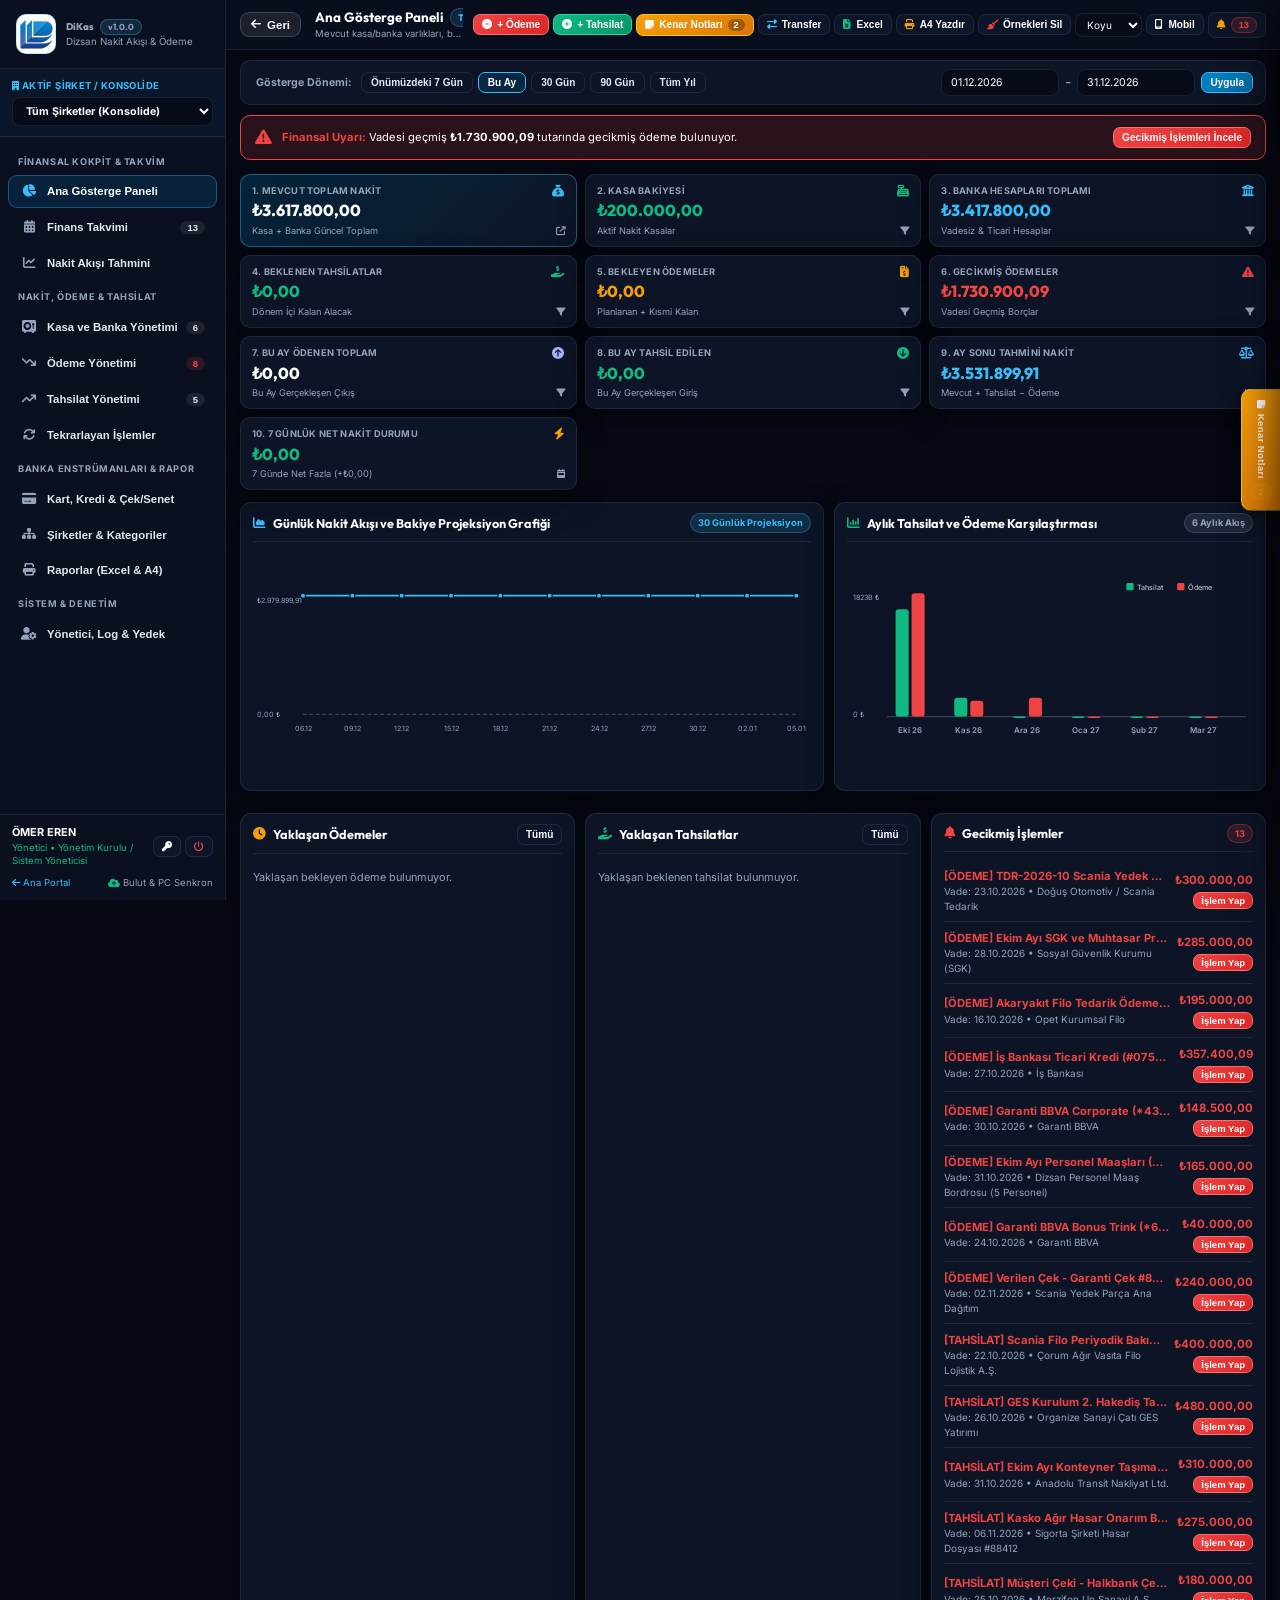
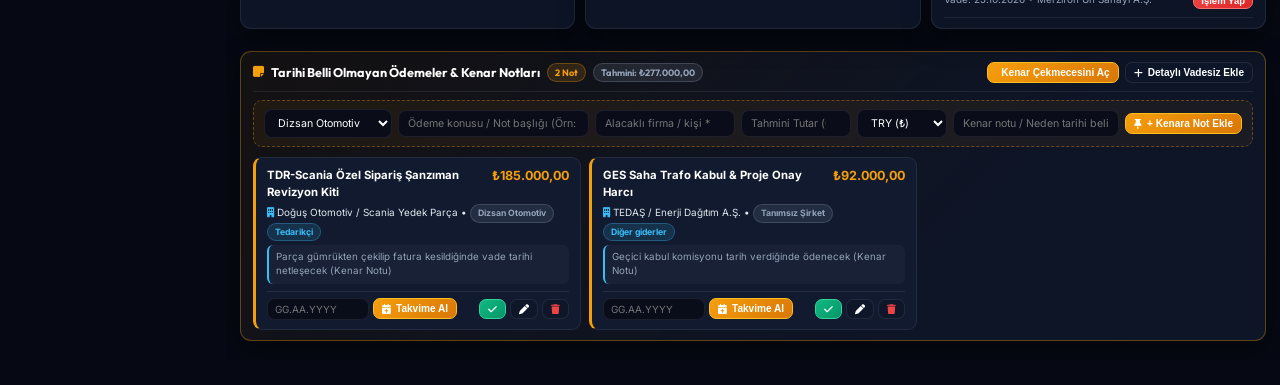
==== commit 9052903b: "v1.5.8: Tam Yedekleme & Senkronizasyon" ====
--- a/dikas/index.html
+++ b/dikas/index.html
@@ -24,7 +24,7 @@
     <link href="https://fonts.googleapis.com/css2?family=Inter:wght@400;500;600;700&family=Outfit:wght@600;700;800&display=swap" rel="stylesheet">
     <link rel="stylesheet" href="https://cdnjs.cloudflare.com/ajax/libs/font-awesome/6.5.1/css/all.min.css">
 
-    <link rel="stylesheet" href="style.css?v=1.0.5">
+    <link rel="stylesheet" href="style.css?v=1.0.6">
 </head>
 <body>
 
@@ -2222,7 +2222,7 @@
     <!-- ORTAK DİZSAN KÜTÜPHANELERİ -->
     <script src="auto-date-helper.js"></script>
     <script src="dizsan-back-navigation.js"></script>
-    <script src="dizsan-auto-updater.js" data-app-id="dikas-finans" data-app-name="DiKas – Dizsan Finans" data-version="1.0.5"></script>
-    <script src="app.js?v=1.0.5"></script>
+    <script src="dizsan-auto-updater.js" data-app-id="dikas-finans" data-app-name="DiKas – Dizsan Finans" data-version="1.0.6"></script>
+    <script src="app.js?v=1.0.6"></script>
 </body>
 </html>
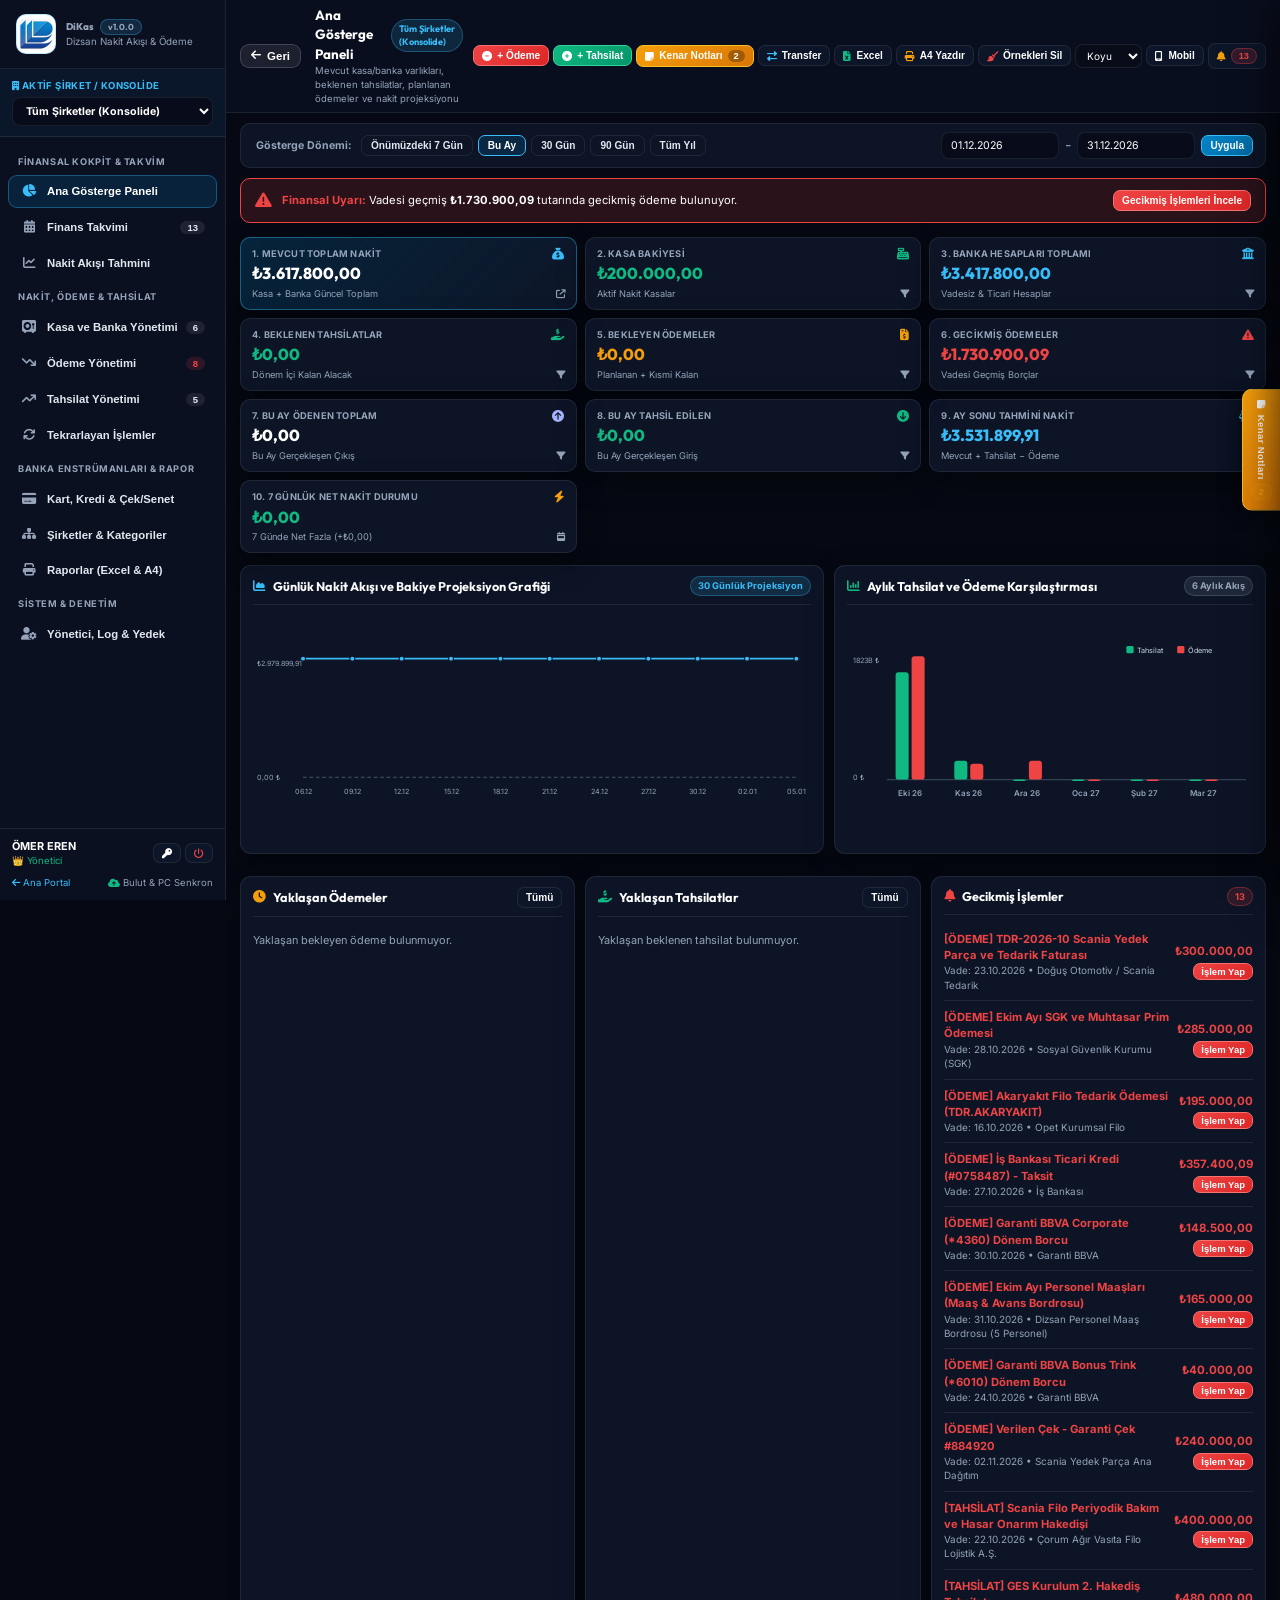
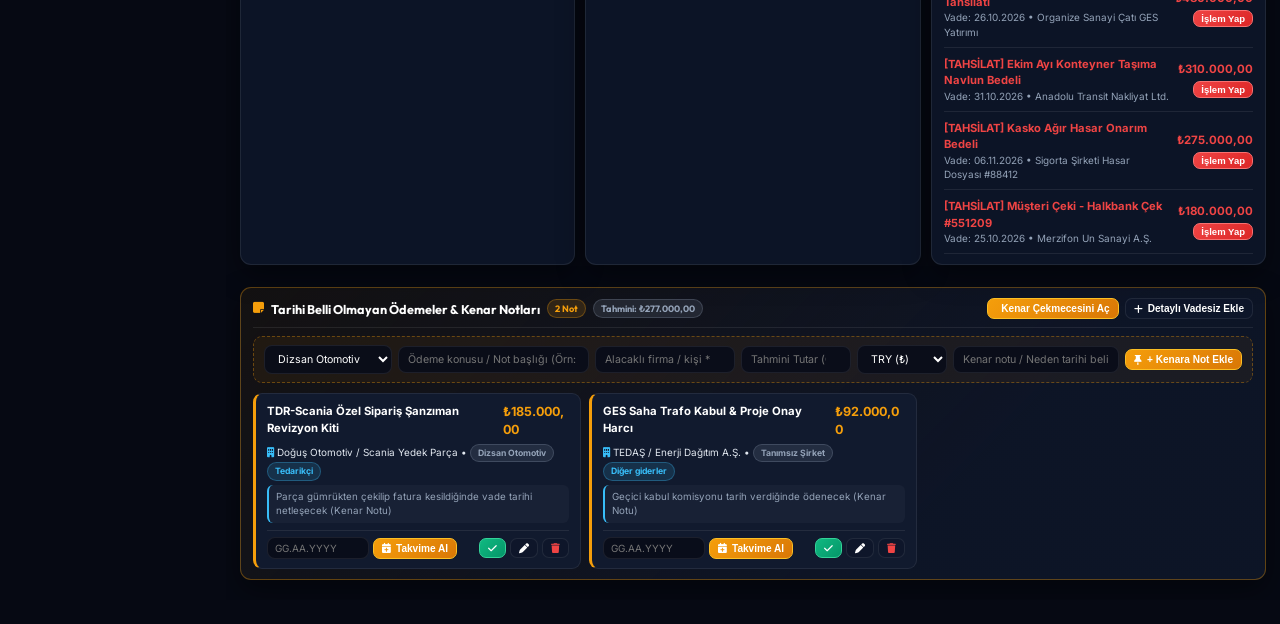
==== commit 19a6ef0b: "release(ziyaret): v1.8.5 - Mobil Sıfır Kesilme (Zero-Truncation) & Canlı GitHub Senkronizasyonu" ====
--- a/dikas/index.html
+++ b/dikas/index.html
@@ -5,13 +5,14 @@
     <meta http-equiv="Cache-Control" content="no-cache, no-store, must-revalidate">
     <meta http-equiv="Pragma" content="no-cache">
     <meta http-equiv="Expires" content="0">
-    <meta name="viewport" content="width=device-width, initial-scale=1.0, maximum-scale=1.0, user-scalable=no, viewport-fit=cover">
+    <meta name="viewport" content="width=device-width, initial-scale=1.0, viewport-fit=cover">
     <meta name="theme-color" content="#0284c7">
     <meta name="mobile-web-app-capable" content="yes">
     <meta name="apple-mobile-web-app-capable" content="yes">
     <meta name="apple-mobile-web-app-status-bar-style" content="black-translucent">
     <meta name="apple-mobile-web-app-title" content="DiKas">
     <title>DiKas | Dizsan Finans – Nakit Akışı ve Ödeme Takip Sistemi v1.0.0</title>
+    <meta name="description" content="Dizsan Otomotiv Kurumsal Yönetim, ERP, Finans, Saha ve Servis Platformu — PC, Tablet ve Mobil Uyumlu Gerçek Zamanlı Sistem.">
 
     <link rel="manifest" href="manifest.json">
     <link rel="apple-touch-icon" sizes="180x180" href="apple-touch-icon.png">
@@ -24,7 +25,9 @@
     <link href="https://fonts.googleapis.com/css2?family=Inter:wght@400;500;600;700&family=Outfit:wght@600;700;800&display=swap" rel="stylesheet">
     <link rel="stylesheet" href="https://cdnjs.cloudflare.com/ajax/libs/font-awesome/6.5.1/css/all.min.css">
 
-    <link rel="stylesheet" href="style.css?v=1.0.6">
+    <link rel="stylesheet" href="style.css?v=1.0.7">
+    <link rel="stylesheet" href="dizsan-realtime-responsive.css?v=20261029">
+    <script defer src="dizsan-realtime-socket.js?v=20261029"></script>
 </head>
 <body>
 
@@ -47,7 +50,7 @@
                     <label for="login-username">Kullanıcı Adı veya Kurumsal E-Posta</label>
                     <div class="login-input-wrap">
                         <i class="fa-solid fa-user-shield"></i>
-                        <input type="text" id="login-username" class="login-input" placeholder="Örn: ömer, gokhan.ozbulut, rafet.canbek" required autocomplete="username">
+                        <input aria-label="Örn: ömer, gokhan.ozbulut, rafet.canbek" title="Örn: ömer, gokhan.ozbulut, rafet.canbek" type="text" id="login-username" class="login-input" placeholder="Örn: ömer, gokhan.ozbulut, rafet.canbek" required autocomplete="username">
                     </div>
                 </div>
 
@@ -55,13 +58,13 @@
                     <label for="login-password">Şifre</label>
                     <div class="login-input-wrap">
                         <i class="fa-solid fa-lock"></i>
-                        <input type="password" id="login-password" class="login-input" placeholder="••••••" required autocomplete="current-password">
+                        <input aria-label="••••••" title="••••••" type="password" id="login-password" class="login-input" placeholder="••••••" required autocomplete="current-password">
                     </div>
                 </div>
 
                 <div style="display:flex; align-items:center; justify-content:space-between; margin-bottom:12px; font-size:0.76rem;">
                     <label style="display:flex; align-items:center; gap:6px; color:#cbd5e1; cursor:pointer;">
-                        <input type="checkbox" id="login-remember-me" checked style="width:15px; height:15px; accent-color:#38bdf8;">
+                        <input aria-label="login-remember-me" title="login-remember-me" type="checkbox" id="login-remember-me" checked style="width:15px; height:15px; accent-color:#38bdf8;">
                         <span>Beni Hatırla</span>
                     </label>
                     <a href="javascript:void(0)" onclick="openForgotPasswordModal()" style="color:#38bdf8; text-decoration:none; font-weight:600;">
@@ -114,7 +117,7 @@
             <!-- ÇOKLU ŞİRKET & KONSOLİDE SEÇİCİ -->
             <div class="sidebar-company-box">
                 <label for="global-company-select"><i class="fa-solid fa-building"></i> Aktif Şirket / Konsolide</label>
-                <select id="global-company-select" class="form-control" onchange="handleCompanyFilterChange(this.value)" style="font-weight:700;">
+                <select aria-label="global-company-select" title="global-company-select" id="global-company-select" class="form-control" onchange="handleCompanyFilterChange(this.value)" style="font-weight:700;">
                     <option value="ALL">Tüm Şirketler (Konsolide)</option>
                 </select>
             </div>
@@ -175,10 +178,10 @@
                         <div class="user-mini-role" id="sidebar-user-role">Yönetici</div>
                     </div>
                     <div style="display:flex; gap:4px;">
-                        <button class="btn btn-sm" onclick="openChangePasswordModal()" title="Şifre Değiştir">
+                        <button aria-label="Şifre Değiştir" class="btn btn-sm" onclick="openChangePasswordModal()" title="Şifre Değiştir">
                             <i class="fa-solid fa-key"></i>
                         </button>
-                        <button class="btn btn-sm" onclick="handleLogout()" title="Güvenli Çıkış">
+                        <button aria-label="Güvenli Çıkış" class="btn btn-sm" onclick="handleLogout()" title="Güvenli Çıkış">
                             <i class="fa-solid fa-power-off" style="color:var(--rose-danger);"></i>
                         </button>
                     </div>
@@ -196,7 +199,7 @@
             <!-- ÜST ARAÇ ÇUBUĞU (TOP HEADER) -->
             <header class="top-header">
                 <div class="header-left">
-                    <button class="mobile-menu-trigger" onclick="toggleMobileSidebar()" title="Menüyü Aç/Kapat">
+                    <button aria-label="Menüyü Aç/Kapat" class="mobile-menu-trigger" onclick="toggleMobileSidebar()" title="Menüyü Aç/Kapat">
                         <i class="fa-solid fa-bars"></i>
                     </button>
                     <div class="page-title-block">
@@ -231,7 +234,7 @@
                     <button class="btn btn-sm" onclick="clearAllDemoDataToZero()" title="Örnek (Demo) Kayıtları Temizle ve 0,00 TL ile Sıfırdan Başla">
                         <i class="fa-solid fa-broom" style="color:var(--rose-danger);"></i> <span>Örnekleri Sil</span>
                     </button>
-                    <select id="theme-mode-select" class="form-control" style="width:auto; padding:4px 7px; font-size:0.72rem;" onchange="setThemeMode(this.value)" title="Tema Seçimi: Koyu / Açık / Sistem">
+                    <select aria-label="Tema Seçimi: Koyu / Açık / Sistem" id="theme-mode-select" class="form-control" style="width:auto; padding:4px 7px; font-size:0.72rem;" onchange="setThemeMode(this.value)" title="Tema Seçimi: Koyu / Açık / Sistem">
                         <option value="dark">Koyu</option>
                         <option value="light">Açık</option>
                         <option value="system">Sistem</option>
@@ -239,7 +242,7 @@
                     <button class="btn btn-sm" onclick="toggleMobileViewportPreview()" id="btn-mobile-preview" title="Mobil / Web Görünümü Değiştir">
                         <i class="fa-solid fa-mobile-screen"></i> <span id="lbl-mobile-preview">Mobil</span>
                     </button>
-                    <button class="btn btn-sm" onclick="openAlertsDrawer()" title="Gecikmiş İşlemler ve Nakit Uyarıları">
+                    <button aria-label="Gecikmiş İşlemler ve Nakit Uyarıları" class="btn btn-sm" onclick="openAlertsDrawer()" title="Gecikmiş İşlemler ve Nakit Uyarıları">
                         <i class="fa-solid fa-bell" style="color:var(--amber-warn);"></i>
                         <span class="badge badge-danger" id="header-alert-count">0</span>
                     </button>
@@ -277,9 +280,9 @@
                             <button class="period-pill" data-period="year" onclick="setDashboardPeriod('year')">Tüm Yıl</button>
                         </div>
                         <div style="display:flex; align-items:center; gap:6px; flex-wrap:wrap;">
-                            <input type="text" id="dash-start-date" class="form-control" style="width:118px;" placeholder="GG.AA.YYYY" onchange="applyCustomDashboardDates()">
+                            <input aria-label="GG.AA.YYYY" title="GG.AA.YYYY" type="text" id="dash-start-date" class="form-control" style="width:118px;" placeholder="GG.AA.YYYY" onchange="applyCustomDashboardDates()">
                             <span style="color:var(--text-muted);">-</span>
-                            <input type="text" id="dash-end-date" class="form-control" style="width:118px;" placeholder="GG.AA.YYYY" onchange="applyCustomDashboardDates()">
+                            <input aria-label="GG.AA.YYYY" title="GG.AA.YYYY" type="text" id="dash-end-date" class="form-control" style="width:118px;" placeholder="GG.AA.YYYY" onchange="applyCustomDashboardDates()">
                             <button class="btn btn-sm btn-primary" onclick="applyCustomDashboardDates()">Uygula</button>
                         </div>
                     </div>
@@ -485,16 +488,16 @@
                             </div>
                         </div>
                         <form class="undated-quick-form" onsubmit="handleQuickAddUndatedNote(event, 'dash')">
-                            <select id="dash-undated-company" class="form-control"></select>
-                            <input type="text" id="dash-undated-title" class="form-control" placeholder="Ödeme konusu / Not başlığı (Örn: TDR.Scania Parça, Vergi yapılandırma...)" required>
-                            <input type="text" id="dash-undated-creditor" class="form-control" placeholder="Alacaklı firma / kişi *" required>
-                            <input type="number" step="0.01" min="0" id="dash-undated-amount" class="form-control" placeholder="Tahmini Tutar (Opsiyonel)">
-                            <select id="dash-undated-currency" class="form-control">
+                            <select aria-label="dash-undated-company" title="dash-undated-company" id="dash-undated-company" class="form-control"></select>
+                            <input aria-label="Ödeme konusu / Not başlığı (Örn: TDR.Scania Parça, Vergi yapılandırma...)" title="Ödeme konusu / Not başlığı (Örn: TDR.Scania Parça, Vergi yapılandırma...)" type="text" id="dash-undated-title" class="form-control" placeholder="Ödeme konusu / Not başlığı (Örn: TDR.Scania Parça, Vergi yapılandırma...)" required>
+                            <input aria-label="Alacaklı firma / kişi *" title="Alacaklı firma / kişi *" type="text" id="dash-undated-creditor" class="form-control" placeholder="Alacaklı firma / kişi *" required>
+                            <input aria-label="Tahmini Tutar (Opsiyonel)" title="Tahmini Tutar (Opsiyonel)" type="number" step="0.01" min="0" id="dash-undated-amount" class="form-control" placeholder="Tahmini Tutar (Opsiyonel)">
+                            <select aria-label="dash-undated-currency" title="dash-undated-currency" id="dash-undated-currency" class="form-control">
                                 <option value="TRY">TRY (₺)</option>
                                 <option value="EUR">EUR (€)</option>
                                 <option value="USD">USD ($)</option>
                             </select>
-                            <input type="text" id="dash-undated-note" class="form-control" placeholder="Kenar notu / Neden tarihi belirsiz? (Örn: Fatura kesilince ödenecek)">
+                            <input aria-label="Kenar notu / Neden tarihi belirsiz? (Örn: Fatura kesilince ödenecek)" title="Kenar notu / Neden tarihi belirsiz? (Örn: Fatura kesilince ödenecek)" type="text" id="dash-undated-note" class="form-control" placeholder="Kenar notu / Neden tarihi belirsiz? (Örn: Fatura kesilince ödenecek)">
                             <button type="submit" class="btn btn-warning btn-sm">
                                 <i class="fa-solid fa-thumbtack"></i> + Kenara Not Ekle
                             </button>
@@ -510,9 +513,9 @@
                     <div class="panel-card">
                         <div class="panel-header">
                             <div style="display:flex; align-items:center; gap:8px; flex-wrap:wrap;">
-                                <button class="btn btn-sm" onclick="navigateCalendar(-1)"><i class="fa-solid fa-chevron-left"></i></button>
+                                <button aria-label="Buton navigateCalendar" class="btn btn-sm" onclick="navigateCalendar(-1)"><i class="fa-solid fa-chevron-left"></i></button>
                                 <h3 id="calendar-period-title" style="min-width:170px; text-align:center;">Ekim 2026</h3>
-                                <button class="btn btn-sm" onclick="navigateCalendar(1)"><i class="fa-solid fa-chevron-right"></i></button>
+                                <button aria-label="Buton navigateCalendar" class="btn btn-sm" onclick="navigateCalendar(1)"><i class="fa-solid fa-chevron-right"></i></button>
                                 <button class="btn btn-sm" onclick="navigateCalendar(0)">Bugün</button>
                             </div>
 
@@ -527,19 +530,19 @@
 
                         <!-- Takvim Filtre Çubuğu -->
                         <div class="filter-bar">
-                            <input type="text" id="cal-search-input" class="form-control" placeholder="Takvimde başlık, firma/müşteri veya açıklama ara..." oninput="renderCalendarSection()">
-                            <select id="cal-filter-type" class="form-control" onchange="renderCalendarSection()">
+                            <input aria-label="Takvimde başlık, firma/müşteri veya açıklama ara..." title="Takvimde başlık, firma/müşteri veya açıklama ara..." type="text" id="cal-search-input" class="form-control" placeholder="Takvimde başlık, firma/müşteri veya açıklama ara..." oninput="renderCalendarSection()">
+                            <select aria-label="cal-filter-type" title="cal-filter-type" id="cal-filter-type" class="form-control" onchange="renderCalendarSection()">
                                 <option value="ALL">Tüm İşlemler (Ödeme + Tahsilat)</option>
                                 <option value="PAYMENT">Yalnızca Ödemeler</option>
                                 <option value="COLLECTION">Yalnızca Tahsilatlar</option>
                             </select>
-                            <select id="cal-filter-account" class="form-control" onchange="renderCalendarSection()">
+                            <select aria-label="cal-filter-account" title="cal-filter-account" id="cal-filter-account" class="form-control" onchange="renderCalendarSection()">
                                 <option value="ALL">Tüm Kasa &amp; Banka Hesapları</option>
                             </select>
-                            <select id="cal-filter-category" class="form-control" onchange="renderCalendarSection()">
+                            <select aria-label="cal-filter-category" title="cal-filter-category" id="cal-filter-category" class="form-control" onchange="renderCalendarSection()">
                                 <option value="ALL">Tüm Kategoriler</option>
                             </select>
-                            <select id="cal-filter-status" class="form-control" onchange="renderCalendarSection()">
+                            <select aria-label="cal-filter-status" title="cal-filter-status" id="cal-filter-status" class="form-control" onchange="renderCalendarSection()">
                                 <option value="ALL">Tüm Durumlar</option>
                                 <option value="ACTIVE">Bekleyen / Planlanan / Kısmi</option>
                                 <option value="OVERDUE">Sadece Gecikmişler</option>
@@ -582,22 +585,22 @@
                             <div style="display:flex; align-items:center; gap:10px; flex-wrap:wrap;">
                                 <span style="font-size:0.76rem; font-weight:700; color:var(--text-secondary);">Tahsilat Senaryosu:</span>
                                 <label style="display:flex; align-items:center; gap:5px; cursor:pointer; font-size:0.78rem;">
-                                    <input type="radio" name="forecastScenario" value="CAUTIOUS" onchange="setForecastScenario('CAUTIOUS')">
+                                    <input aria-label="forecastScenario" title="forecastScenario" type="radio" name="forecastScenario" value="CAUTIOUS" onchange="setForecastScenario('CAUTIOUS')">
                                     <span><strong>Temkinli Senaryo</strong> (Sadece Kesin Tahsilatlar)</span>
                                 </label>
                                 <label style="display:flex; align-items:center; gap:5px; cursor:pointer; font-size:0.78rem;">
-                                    <input type="radio" name="forecastScenario" value="BALANCED" checked onchange="setForecastScenario('BALANCED')">
+                                    <input aria-label="forecastScenario" title="forecastScenario" type="radio" name="forecastScenario" value="BALANCED" checked onchange="setForecastScenario('BALANCED')">
                                     <span><strong>Dengeli Senaryo</strong> (Kesin + Muhtemel)</span>
                                 </label>
                                 <label style="display:flex; align-items:center; gap:5px; cursor:pointer; font-size:0.78rem;">
-                                    <input type="radio" name="forecastScenario" value="OPTIMISTIC" onchange="setForecastScenario('OPTIMISTIC')">
+                                    <input aria-label="forecastScenario" title="forecastScenario" type="radio" name="forecastScenario" value="OPTIMISTIC" onchange="setForecastScenario('OPTIMISTIC')">
                                     <span><strong>İyimser Senaryo</strong> (Kesin + Muhtemel + Belirsiz)</span>
                                 </label>
                             </div>
 
                             <div style="display:flex; align-items:center; gap:6px;">
                                 <span style="font-size:0.74rem; color:var(--text-muted);">Özel Bitiş:</span>
-                                <input type="text" id="forecast-custom-end" class="form-control" style="width:120px;" placeholder="GG.AA.YYYY" onchange="setForecastCustomEndDate(this.value)">
+                                <input aria-label="GG.AA.YYYY" title="GG.AA.YYYY" type="text" id="forecast-custom-end" class="form-control" style="width:120px;" placeholder="GG.AA.YYYY" onchange="setForecastCustomEndDate(this.value)">
                             </div>
                         </div>
 
@@ -656,24 +659,24 @@
                         </div>
 
                         <div class="filter-bar" style="grid-template-columns: 2fr 1fr 1fr 1fr auto;">
-                            <input type="text" id="acc-search-input" class="form-control" placeholder="Hesap adı, banka adı, şirket veya açıklama ara..." oninput="renderAccountsSection()">
-                            <select id="acc-filter-type" class="form-control" onchange="renderAccountsSection()">
+                            <input aria-label="Hesap adı, banka adı, şirket veya açıklama ara..." title="Hesap adı, banka adı, şirket veya açıklama ara..." type="text" id="acc-search-input" class="form-control" placeholder="Hesap adı, banka adı, şirket veya açıklama ara..." oninput="renderAccountsSection()">
+                            <select aria-label="acc-filter-type" title="acc-filter-type" id="acc-filter-type" class="form-control" onchange="renderAccountsSection()">
                                 <option value="ALL">Tüm Türler (Kasa + Banka)</option>
                                 <option value="CASH">Nakit Kasalar</option>
                                 <option value="BANK">Banka Hesapları</option>
                             </select>
-                            <select id="acc-filter-currency" class="form-control" onchange="renderAccountsSection()">
+                            <select aria-label="acc-filter-currency" title="acc-filter-currency" id="acc-filter-currency" class="form-control" onchange="renderAccountsSection()">
                                 <option value="ALL">Tüm Para Birimleri</option>
                                 <option value="TRY">TRY (₺)</option>
                                 <option value="EUR">EUR (€)</option>
                                 <option value="USD">USD ($)</option>
                             </select>
-                            <select id="acc-filter-status" class="form-control" onchange="renderAccountsSection()">
+                            <select aria-label="acc-filter-status" title="acc-filter-status" id="acc-filter-status" class="form-control" onchange="renderAccountsSection()">
                                 <option value="ACTIVE">Aktif Hesaplar</option>
                                 <option value="ALL">Tümü (Aktif + Pasif)</option>
                                 <option value="PASSIVE">Pasif Hesaplar</option>
                             </select>
-                            <button class="btn btn-sm" onclick="resetAccountFilters()"><i class="fa-solid fa-rotate-left"></i></button>
+                            <button aria-label="Buton resetAccountFilters" class="btn btn-sm" onclick="resetAccountFilters()"><i class="fa-solid fa-rotate-left"></i></button>
                         </div>
 
                         <div class="table-responsive">
@@ -766,11 +769,11 @@
                         </div>
 
                         <div class="filter-bar">
-                            <input type="text" id="pay-search-input" class="form-control" placeholder="Ödeme başlığı, alacaklı firma/kişi, açıklama veya TDR kodu ara..." oninput="renderPaymentsSection()">
-                            <select id="pay-filter-category" class="form-control" onchange="renderPaymentsSection()">
+                            <input aria-label="Ödeme başlığı, alacaklı firma/kişi, açıklama veya TDR kodu ara..." title="Ödeme başlığı, alacaklı firma/kişi, açıklama veya TDR kodu ara..." type="text" id="pay-search-input" class="form-control" placeholder="Ödeme başlığı, alacaklı firma/kişi, açıklama veya TDR kodu ara..." oninput="renderPaymentsSection()">
+                            <select aria-label="pay-filter-category" title="pay-filter-category" id="pay-filter-category" class="form-control" onchange="renderPaymentsSection()">
                                 <option value="ALL">Tüm Kategoriler</option>
                             </select>
-                            <select id="pay-filter-status" class="form-control" onchange="renderPaymentsSection()">
+                            <select aria-label="pay-filter-status" title="pay-filter-status" id="pay-filter-status" class="form-control" onchange="renderPaymentsSection()">
                                 <option value="ALL">Tüm Durumlar</option>
                                 <option value="UNPAID_ALL">Bekleyen (Planlandı + Kısmi + Gecikti)</option>
                                 <option value="Planlandı">Planlandı</option>
@@ -780,16 +783,16 @@
                                 <option value="Ödendi">Ödendi</option>
                                 <option value="İptal edildi">İptal Edildi</option>
                             </select>
-                            <select id="pay-filter-account" class="form-control" onchange="renderPaymentsSection()">
+                            <select aria-label="pay-filter-account" title="pay-filter-account" id="pay-filter-account" class="form-control" onchange="renderPaymentsSection()">
                                 <option value="ALL">Tüm Hesaplar</option>
                             </select>
-                            <select id="pay-sort-by" class="form-control" onchange="renderPaymentsSection()">
+                            <select aria-label="pay-sort-by" title="pay-sort-by" id="pay-sort-by" class="form-control" onchange="renderPaymentsSection()">
                                 <option value="dueDateAsc">Vade Tarihi (Yakından Uzağa)</option>
                                 <option value="dueDateDesc">Vade Tarihi (Uzaktan Yakına)</option>
                                 <option value="amountDesc">Tutar (Büyükten Küçüğe)</option>
                                 <option value="remainingDesc">Kalan Borç (Büyükten Küçüğe)</option>
                             </select>
-                            <button class="btn btn-sm" onclick="resetPaymentFilters()"><i class="fa-solid fa-rotate-left"></i></button>
+                            <button aria-label="Buton resetPaymentFilters" class="btn btn-sm" onclick="resetPaymentFilters()"><i class="fa-solid fa-rotate-left"></i></button>
                         </div>
 
                         <div class="table-responsive">
@@ -829,16 +832,16 @@
                         </div>
 
                         <form class="undated-quick-form" onsubmit="handleQuickAddUndatedNote(event, 'pay')">
-                            <select id="pay-undated-company" class="form-control"></select>
-                            <input type="text" id="pay-undated-title" class="form-control" placeholder="Ödeme konusu / Not başlığı (TDR ile başlarsa Tedarikçi olur) *" required>
-                            <input type="text" id="pay-undated-creditor" class="form-control" placeholder="Alacaklı firma / kişi *" required>
-                            <input type="number" step="0.01" min="0" id="pay-undated-amount" class="form-control" placeholder="Tahmini Tutar (Opsiyonel)">
-                            <select id="pay-undated-currency" class="form-control">
+                            <select aria-label="pay-undated-company" title="pay-undated-company" id="pay-undated-company" class="form-control"></select>
+                            <input aria-label="Ödeme konusu / Not başlığı (TDR ile başlarsa Tedarikçi olur) *" title="Ödeme konusu / Not başlığı (TDR ile başlarsa Tedarikçi olur) *" type="text" id="pay-undated-title" class="form-control" placeholder="Ödeme konusu / Not başlığı (TDR ile başlarsa Tedarikçi olur) *" required>
+                            <input aria-label="Alacaklı firma / kişi *" title="Alacaklı firma / kişi *" type="text" id="pay-undated-creditor" class="form-control" placeholder="Alacaklı firma / kişi *" required>
+                            <input aria-label="Tahmini Tutar (Opsiyonel)" title="Tahmini Tutar (Opsiyonel)" type="number" step="0.01" min="0" id="pay-undated-amount" class="form-control" placeholder="Tahmini Tutar (Opsiyonel)">
+                            <select aria-label="pay-undated-currency" title="pay-undated-currency" id="pay-undated-currency" class="form-control">
                                 <option value="TRY">TRY (₺)</option>
                                 <option value="EUR">EUR (€)</option>
                                 <option value="USD">USD ($)</option>
                             </select>
-                            <input type="text" id="pay-undated-note" class="form-control" placeholder="Kenar notu / Açıklama (Örn: Parça tesliminde vade belli olacak)">
+                            <input aria-label="Kenar notu / Açıklama (Örn: Parça tesliminde vade belli olacak)" title="Kenar notu / Açıklama (Örn: Parça tesliminde vade belli olacak)" type="text" id="pay-undated-note" class="form-control" placeholder="Kenar notu / Açıklama (Örn: Parça tesliminde vade belli olacak)">
                             <button type="submit" class="btn btn-warning btn-sm">
                                 <i class="fa-solid fa-thumbtack"></i> + Kenara Not Ekle
                             </button>
@@ -869,14 +872,14 @@
                         </div>
 
                         <div class="filter-bar">
-                            <input type="text" id="col-search-input" class="form-control" placeholder="Müşteri/kaynak, tahsilat başlığı veya açıklama ara..." oninput="renderCollectionsSection()">
-                            <select id="col-filter-certainty" class="form-control" onchange="renderCollectionsSection()">
+                            <input aria-label="Müşteri/kaynak, tahsilat başlığı veya açıklama ara..." title="Müşteri/kaynak, tahsilat başlığı veya açıklama ara..." type="text" id="col-search-input" class="form-control" placeholder="Müşteri/kaynak, tahsilat başlığı veya açıklama ara..." oninput="renderCollectionsSection()">
+                            <select aria-label="col-filter-certainty" title="col-filter-certainty" id="col-filter-certainty" class="form-control" onchange="renderCollectionsSection()">
                                 <option value="ALL">Tüm Kesinlik Dereceleri</option>
                                 <option value="Kesin">Kesin</option>
                                 <option value="Muhtemel">Muhtemel</option>
                                 <option value="Belirsiz">Belirsiz</option>
                             </select>
-                            <select id="col-filter-status" class="form-control" onchange="renderCollectionsSection()">
+                            <select aria-label="col-filter-status" title="col-filter-status" id="col-filter-status" class="form-control" onchange="renderCollectionsSection()">
                                 <option value="ALL">Tüm Durumlar</option>
                                 <option value="PENDING_ALL">Bekleyen (Bekleniyor + Kısmi + Gecikti)</option>
                                 <option value="Bekleniyor">Bekleniyor</option>
@@ -885,15 +888,15 @@
                                 <option value="Tahsil edildi">Tahsil Edildi</option>
                                 <option value="İptal edildi">İptal Edildi</option>
                             </select>
-                            <select id="col-filter-account" class="form-control" onchange="renderCollectionsSection()">
+                            <select aria-label="col-filter-account" title="col-filter-account" id="col-filter-account" class="form-control" onchange="renderCollectionsSection()">
                                 <option value="ALL">Tüm Hesaplar</option>
                             </select>
-                            <select id="col-sort-by" class="form-control" onchange="renderCollectionsSection()">
+                            <select aria-label="col-sort-by" title="col-sort-by" id="col-sort-by" class="form-control" onchange="renderCollectionsSection()">
                                 <option value="dateAsc">Beklenen Tarih (Yakından Uzağa)</option>
                                 <option value="dateDesc">Beklenen Tarih (Uzaktan Yakına)</option>
                                 <option value="amountDesc">Tutar (Büyükten Küçüğe)</option>
                             </select>
-                            <button class="btn btn-sm" onclick="resetCollectionFilters()"><i class="fa-solid fa-rotate-left"></i></button>
+                            <button aria-label="Buton resetCollectionFilters" class="btn btn-sm" onclick="resetCollectionFilters()"><i class="fa-solid fa-rotate-left"></i></button>
                         </div>
 
                         <div class="table-responsive">
@@ -1093,7 +1096,7 @@
                                 <h3><i class="fa-solid fa-tags" style="color:var(--amber-warn);"></i> Ödeme ve Gider Kategorileri Yönetimi</h3>
                             </div>
                             <form onsubmit="handleAddCategory(event)" style="display:flex; gap:8px; margin-bottom:12px;">
-                                <input type="text" id="new-category-name" class="form-control" placeholder="Yeni kategori adı (Örn: Sigorta / Kasko, Danışmanlık...)" required>
+                                <input aria-label="Yeni kategori adı (Örn: Sigorta / Kasko, Danışmanlık...)" title="Yeni kategori adı (Örn: Sigorta / Kasko, Danışmanlık...)" type="text" id="new-category-name" class="form-control" placeholder="Yeni kategori adı (Örn: Sigorta / Kasko, Danışmanlık...)" required>
                                 <button type="submit" class="btn btn-primary btn-sm"><i class="fa-solid fa-plus"></i> Ekle</button>
                             </form>
                             <div id="categories-chip-container" style="display:flex; flex-wrap:wrap; gap:8px;"></div>
@@ -1122,7 +1125,7 @@
                         </div>
 
                         <div class="filter-bar" style="grid-template-columns: 1.6fr 1fr 1fr 1fr 1fr auto;">
-                            <select id="rep-type-select" class="form-control" onchange="renderReportsSection()">
+                            <select aria-label="rep-type-select" title="rep-type-select" id="rep-type-select" class="form-control" onchange="renderReportsSection()">
                                 <option value="SUMMARY_ALL">1. Kapsamlı Yönetici Finans Özeti (Kasa + Banka + Ödeme + Tahsilat)</option>
                                 <option value="PAYMENTS_LIST">2. Detaylı Ödeme ve Borç Listesi Raporu</option>
                                 <option value="COLLECTIONS_LIST">3. Detaylı Tahsilat ve Alacak Raporu</option>
@@ -1131,9 +1134,9 @@
                                 <option value="CATEGORY_BREAKDOWN">6. Kategori ve Şirket Bazlı Gider Dağılım Raporu</option>
                                 <option value="INSTRUMENTS_REPORT">7. Kredi Kartı, Kredi Taksitleri ve Çek/Senet Raporu</option>
                             </select>
-                            <input type="text" id="rep-start-date" class="form-control" placeholder="Başlangıç (GG.AA.YYYY)" onchange="renderReportsSection()">
-                            <input type="text" id="rep-end-date" class="form-control" placeholder="Bitiş (GG.AA.YYYY)" onchange="renderReportsSection()">
-                            <select id="rep-page-orientation" class="form-control" onchange="updatePrintOrientation(this.value)">
+                            <input aria-label="Başlangıç (GG.AA.YYYY)" title="Başlangıç (GG.AA.YYYY)" type="text" id="rep-start-date" class="form-control" placeholder="Başlangıç (GG.AA.YYYY)" onchange="renderReportsSection()">
+                            <input aria-label="Bitiş (GG.AA.YYYY)" title="Bitiş (GG.AA.YYYY)" type="text" id="rep-end-date" class="form-control" placeholder="Bitiş (GG.AA.YYYY)" onchange="renderReportsSection()">
+                            <select aria-label="rep-page-orientation" title="rep-page-orientation" id="rep-page-orientation" class="form-control" onchange="updatePrintOrientation(this.value)">
                                 <option value="portrait">A4 Dikey (Portrait)</option>
                                 <option value="landscape">A4 Yatay (Landscape)</option>
                             </select>
@@ -1191,7 +1194,7 @@
                                         </button>
                                         <label class="btn btn-sm" style="cursor:pointer;">
                                             <i class="fa-solid fa-upload" style="color:var(--amber-warn);"></i> JSON Yedek Geri Yükle
-                                            <input type="file" accept=".json" style="display:none;" onchange="importFullBackupJSON(event)">
+                                            <input aria-label="Seçim / Giriş Alanı" title="Seçim / Giriş Alanı" type="file" accept=".json" style="display:none;" onchange="importFullBackupJSON(event)">
                                         </label>
                                         <button class="btn btn-sm btn-danger" onclick="clearAllDemoDataToZero()">
                                             <i class="fa-solid fa-broom"></i> Örnekleri Sil &amp; Sıfırdan Başla (0,00 ₺)
@@ -1304,19 +1307,19 @@
         <div class="modal-dialog">
             <div class="modal-header">
                 <h3 id="modal-account-title"><i class="fa-solid fa-vault" style="color:var(--dizsan-cyan);"></i> Kasa / Banka Hesabı Tanımla</h3>
-                <button class="btn btn-sm" onclick="closeModal('modal-account')"><i class="fa-solid fa-xmark"></i></button>
+                <button aria-label="Buton closeModal" class="btn btn-sm" onclick="closeModal('modal-account')"><i class="fa-solid fa-xmark"></i></button>
             </div>
             <form id="form-account" onsubmit="handleSaveAccount(event)">
                 <div class="modal-body">
-                    <input type="hidden" id="acc-id">
+                    <input aria-label="acc-id" title="acc-id" type="hidden" id="acc-id">
                     <div class="form-grid-2">
                         <div>
                             <label class="field-label">Şirket *</label>
-                            <select id="acc-company" class="form-control" required></select>
+                            <select aria-label="acc-company" title="acc-company" id="acc-company" class="form-control" required></select>
                         </div>
                         <div>
                             <label class="field-label">Hesap Türü *</label>
-                            <select id="acc-type" class="form-control" required onchange="toggleAccountBankField()">
+                            <select aria-label="acc-type" title="acc-type" id="acc-type" class="form-control" required onchange="toggleAccountBankField()">
                                 <option value="BANK">Banka Hesabı</option>
                                 <option value="CASH">Nakit Kasa</option>
                             </select>
@@ -1325,17 +1328,17 @@
                     <div class="form-grid-2">
                         <div>
                             <label class="field-label">Hesap Adı *</label>
-                            <input type="text" id="acc-name" class="form-control" placeholder="Örn: Garanti BBVA Ticari TL / Merkez Kasa" required>
+                            <input aria-label="Örn: Garanti BBVA Ticari TL / Merkez Kasa" title="Örn: Garanti BBVA Ticari TL / Merkez Kasa" type="text" id="acc-name" class="form-control" placeholder="Örn: Garanti BBVA Ticari TL / Merkez Kasa" required>
                         </div>
                         <div>
                             <label class="field-label" id="acc-bank-label">Banka Adı veya Kasa Türü *</label>
-                            <input type="text" id="acc-bank-name" class="form-control" placeholder="Örn: Garanti BBVA, İş Bankası, Merkez Nakit Kasa" required>
+                            <input aria-label="Örn: Garanti BBVA, İş Bankası, Merkez Nakit Kasa" title="Örn: Garanti BBVA, İş Bankası, Merkez Nakit Kasa" type="text" id="acc-bank-name" class="form-control" placeholder="Örn: Garanti BBVA, İş Bankası, Merkez Nakit Kasa" required>
                         </div>
                     </div>
                     <div class="form-grid-3">
                         <div>
                             <label class="field-label">Para Birimi *</label>
-                            <select id="acc-currency" class="form-control" required>
+                            <select aria-label="acc-currency" title="acc-currency" id="acc-currency" class="form-control" required>
                                 <option value="TRY">TRY (₺)</option>
                                 <option value="EUR">EUR (€)</option>
                                 <option value="USD">USD ($)</option>
@@ -1344,11 +1347,11 @@
                         </div>
                         <div>
                             <label class="field-label">Açılış Bakiyesi (Manuel) *</label>
-                            <input type="number" step="0.01" id="acc-opening-balance" class="form-control" placeholder="0.00" required>
+                            <input aria-label="0.00" title="0.00" type="number" step="0.01" id="acc-opening-balance" class="form-control" placeholder="0.00" required>
                         </div>
                         <div>
                             <label class="field-label">Durum</label>
-                            <select id="acc-status" class="form-control">
+                            <select aria-label="acc-status" title="acc-status" id="acc-status" class="form-control">
                                 <option value="Aktif">Aktif</option>
                                 <option value="Pasif">Pasif</option>
                             </select>
@@ -1356,7 +1359,7 @@
                     </div>
                     <div>
                         <label class="field-label">Açıklama / IBAN Bilgisi</label>
-                        <input type="text" id="acc-desc" class="form-control" placeholder="IBAN veya hesap açıklaması...">
+                        <input aria-label="IBAN veya hesap açıklaması..." title="IBAN veya hesap açıklaması..." type="text" id="acc-desc" class="form-control" placeholder="IBAN veya hesap açıklaması...">
                     </div>
                 </div>
                 <div class="modal-footer">
@@ -1372,7 +1375,7 @@
         <div class="modal-dialog">
             <div class="modal-header">
                 <h3><i class="fa-solid fa-right-left" style="color:var(--dizsan-cyan);"></i> Hesaplar / Şirketler Arası Para Transferi (Virman)</h3>
-                <button class="btn btn-sm" onclick="closeModal('modal-transfer')"><i class="fa-solid fa-xmark"></i></button>
+                <button aria-label="Buton closeModal" class="btn btn-sm" onclick="closeModal('modal-transfer')"><i class="fa-solid fa-xmark"></i></button>
             </div>
             <form id="form-transfer" onsubmit="handleSaveTransfer(event)">
                 <div class="modal-body">
@@ -1382,26 +1385,26 @@
                     <div class="form-grid-2">
                         <div>
                             <label class="field-label">Kaynak Hesap (Çıkış) *</label>
-                            <select id="trf-from-account" class="form-control" required></select>
+                            <select aria-label="trf-from-account" title="trf-from-account" id="trf-from-account" class="form-control" required></select>
                         </div>
                         <div>
                             <label class="field-label">Hedef Hesap (Giriş) *</label>
-                            <select id="trf-to-account" class="form-control" required></select>
+                            <select aria-label="trf-to-account" title="trf-to-account" id="trf-to-account" class="form-control" required></select>
                         </div>
                     </div>
                     <div class="form-grid-2">
                         <div>
                             <label class="field-label">Transfer Tutarı *</label>
-                            <input type="number" step="0.01" min="0.01" id="trf-amount" class="form-control" placeholder="0.00" required>
+                            <input aria-label="0.00" title="0.00" type="number" step="0.01" min="0.01" id="trf-amount" class="form-control" placeholder="0.00" required>
                         </div>
                         <div>
                             <label class="field-label">İşlem Tarihi (GG.AA.YYYY) *</label>
-                            <input type="text" id="trf-date" class="form-control" placeholder="GG.AA.YYYY" required>
+                            <input aria-label="GG.AA.YYYY" title="GG.AA.YYYY" type="text" id="trf-date" class="form-control" placeholder="GG.AA.YYYY" required>
                         </div>
                     </div>
                     <div>
                         <label class="field-label">Açıklama *</label>
-                        <input type="text" id="trf-desc" class="form-control" placeholder="Örn: Kasa nakit yatırma / Şirketler arası virman..." required>
+                        <input aria-label="Örn: Kasa nakit yatırma / Şirketler arası virman..." title="Örn: Kasa nakit yatırma / Şirketler arası virman..." type="text" id="trf-desc" class="form-control" placeholder="Örn: Kasa nakit yatırma / Şirketler arası virman..." required>
                     </div>
                 </div>
                 <div class="modal-footer">
@@ -1417,33 +1420,33 @@
         <div class="modal-dialog">
             <div class="modal-header">
                 <h3><i class="fa-solid fa-sliders" style="color:var(--amber-warn);"></i> Kasa / Banka Manuel Bakiye Düzeltme</h3>
-                <button class="btn btn-sm" onclick="closeModal('modal-balance-adjust')"><i class="fa-solid fa-xmark"></i></button>
+                <button aria-label="Buton closeModal" class="btn btn-sm" onclick="closeModal('modal-balance-adjust')"><i class="fa-solid fa-xmark"></i></button>
             </div>
             <form id="form-balance-adjust" onsubmit="handleSaveBalanceAdjustment(event)">
                 <div class="modal-body">
                     <div class="form-grid-2">
                         <div>
                             <label class="field-label">Düzeltilecek Hesap *</label>
-                            <select id="adj-account" class="form-control" required onchange="handleAdjustAccountSelect(this.value)"></select>
+                            <select aria-label="adj-account" title="adj-account" id="adj-account" class="form-control" required onchange="handleAdjustAccountSelect(this.value)"></select>
                         </div>
                         <div>
                             <label class="field-label">Mevcut Sistem Bakiyesi</label>
-                            <input type="text" id="adj-current-balance" class="form-control" readonly>
+                            <input aria-label="adj-current-balance" title="adj-current-balance" type="text" id="adj-current-balance" class="form-control" readonly>
                         </div>
                     </div>
                     <div class="form-grid-2">
                         <div>
                             <label class="field-label">Yeni Gerçek Bakiye *</label>
-                            <input type="number" step="0.01" id="adj-new-balance" class="form-control" placeholder="0.00" required>
+                            <input aria-label="0.00" title="0.00" type="number" step="0.01" id="adj-new-balance" class="form-control" placeholder="0.00" required>
                         </div>
                         <div>
                             <label class="field-label">Düzeltme Tarihi *</label>
-                            <input type="text" id="adj-date" class="form-control" placeholder="GG.AA.YYYY" required>
+                            <input aria-label="GG.AA.YYYY" title="GG.AA.YYYY" type="text" id="adj-date" class="form-control" placeholder="GG.AA.YYYY" required>
                         </div>
                     </div>
                     <div>
                         <label class="field-label">Düzeltme Gerekçesi (Zorunlu - Loglanır) *</label>
-                        <input type="text" id="adj-reason" class="form-control" placeholder="Örn: Banka masraf/faiz kesintisi mutabakatı, fiili kasa sayım farkı..." required>
+                        <input aria-label="Örn: Banka masraf/faiz kesintisi mutabakatı, fiili kasa sayım farkı..." title="Örn: Banka masraf/faiz kesintisi mutabakatı, fiili kasa sayım farkı..." type="text" id="adj-reason" class="form-control" placeholder="Örn: Banka masraf/faiz kesintisi mutabakatı, fiili kasa sayım farkı..." required>
                     </div>
                 </div>
                 <div class="modal-footer">
@@ -1459,29 +1462,29 @@
         <div class="modal-dialog">
             <div class="modal-header">
                 <h3 id="modal-payment-title"><i class="fa-solid fa-arrow-trend-down" style="color:var(--rose-danger);"></i> Ödeme Kaydı</h3>
-                <button class="btn btn-sm" onclick="closeModal('modal-payment')"><i class="fa-solid fa-xmark"></i></button>
+                <button aria-label="Buton closeModal" class="btn btn-sm" onclick="closeModal('modal-payment')"><i class="fa-solid fa-xmark"></i></button>
             </div>
             <form id="form-payment" onsubmit="handleSavePayment(event)">
                 <div class="modal-body">
-                    <input type="hidden" id="pay-id">
+                    <input aria-label="pay-id" title="pay-id" type="hidden" id="pay-id">
                     <div class="form-grid-2">
                         <div>
                             <label class="field-label">Şirket *</label>
-                            <select id="pay-company" class="form-control" required onchange="populateAccountSelectsForModal()"></select>
+                            <select aria-label="pay-company" title="pay-company" id="pay-company" class="form-control" required onchange="populateAccountSelectsForModal()"></select>
                         </div>
                         <div>
                             <label class="field-label">Ödeme Kategorisi *</label>
-                            <select id="pay-category" class="form-control" required onchange="handlePayCategoryChange(this.value)"></select>
+                            <select aria-label="pay-category" title="pay-category" id="pay-category" class="form-control" required onchange="handlePayCategoryChange(this.value)"></select>
                         </div>
                     </div>
                     <div class="form-grid-2">
                         <div>
                             <label class="field-label">Ödeme Başlığı / Kod (TDR -> Tedarikçi, Maaş -> Personel Maaşı) *</label>
-                            <input type="text" id="pay-title" class="form-control" placeholder="Örn: Ekim Ayı Maaşlar / TDR-Scania Yedek Parça" required oninput="checkTdrAutoCategory(this.value)">
+                            <input aria-label="Örn: Ekim Ayı Maaşlar / TDR-Scania Yedek Parça" title="Örn: Ekim Ayı Maaşlar / TDR-Scania Yedek Parça" type="text" id="pay-title" class="form-control" placeholder="Örn: Ekim Ayı Maaşlar / TDR-Scania Yedek Parça" required oninput="checkTdrAutoCategory(this.value)">
                         </div>
                         <div>
                             <label class="field-label">Alacaklı Kişi veya Firma *</label>
-                            <input type="text" id="pay-creditor" class="form-control" placeholder="Örn: Dizsan Personel Bordrosu / Doğuş Otomotiv" required>
+                            <input aria-label="Örn: Dizsan Personel Bordrosu / Doğuş Otomotiv" title="Örn: Dizsan Personel Bordrosu / Doğuş Otomotiv" type="text" id="pay-creditor" class="form-control" placeholder="Örn: Dizsan Personel Bordrosu / Doğuş Otomotiv" required>
                         </div>
                     </div>
 
@@ -1509,11 +1512,11 @@
                     <div class="form-grid-3">
                         <div>
                             <label class="field-label">Toplam / Tahmini Tutar</label>
-                            <input type="number" step="0.01" min="0" id="pay-amount" class="form-control" placeholder="0.00 (Opsiyonel)">
+                            <input aria-label="0.00 (Opsiyonel)" title="0.00 (Opsiyonel)" type="number" step="0.01" min="0" id="pay-amount" class="form-control" placeholder="0.00 (Opsiyonel)">
                         </div>
                         <div>
                             <label class="field-label">Para Birimi *</label>
-                            <select id="pay-currency" class="form-control" required>
+                            <select aria-label="pay-currency" title="pay-currency" id="pay-currency" class="form-control" required>
                                 <option value="TRY">TRY (₺)</option>
                                 <option value="EUR">EUR (€)</option>
                                 <option value="USD">USD ($)</option>
@@ -1523,21 +1526,21 @@
                             <label class="field-label" style="display:flex; align-items:center; justify-content:space-between; gap:4px;">
                                 <span>Vade Tarihi (GG.AA.YYYY)</span>
                                 <label style="display:inline-flex; align-items:center; gap:4px; font-size:0.68rem; color:var(--amber-warn); cursor:pointer;">
-                                    <input type="checkbox" id="pay-is-undated" onchange="togglePayUndatedMode(this.checked)">
+                                    <input aria-label="pay-is-undated" title="pay-is-undated" type="checkbox" id="pay-is-undated" onchange="togglePayUndatedMode(this.checked)">
                                     <span>Tarihi Belli Değil (Not)</span>
                                 </label>
                             </label>
-                            <input type="text" id="pay-due-date" class="form-control" placeholder="GG.AA.YYYY">
+                            <input aria-label="GG.AA.YYYY" title="GG.AA.YYYY" type="text" id="pay-due-date" class="form-control" placeholder="GG.AA.YYYY">
                         </div>
                     </div>
                     <div class="form-grid-2">
                         <div>
                             <label class="field-label">Ödeme Yapılacak Hesap</label>
-                            <select id="pay-account" class="form-control"></select>
+                            <select aria-label="pay-account" title="pay-account" id="pay-account" class="form-control"></select>
                         </div>
                         <div>
                             <label class="field-label">İşlem Durumu</label>
-                            <select id="pay-status" class="form-control">
+                            <select aria-label="pay-status" title="pay-status" id="pay-status" class="form-control">
                                 <option value="Planlandı">Planlandı</option>
                                 <option value="Tarihi Belirsiz">Tarihi Belirsiz (Kenar Notu)</option>
                                 <option value="Kısmen ödendi">Kısmen ödendi</option>
@@ -1550,7 +1553,7 @@
                     <div class="form-grid-2">
                         <div>
                             <label class="field-label">Tekrarlama Bilgisi</label>
-                            <select id="pay-recurrence" class="form-control" onchange="togglePayRecurrenceFields(this.value)">
+                            <select aria-label="pay-recurrence" title="pay-recurrence" id="pay-recurrence" class="form-control" onchange="togglePayRecurrenceFields(this.value)">
                                 <option value="NONE">Tek Seferlik (Tekrarlama Yok)</option>
                                 <option value="WEEKLY">Haftalık</option>
                                 <option value="MONTHLY">Aylık</option>
@@ -1562,22 +1565,22 @@
                         </div>
                         <div id="pay-recurrence-end-wrap" style="display:none;">
                             <label class="field-label">Tekrarlama Bitiş Tarihi (GG.AA.YYYY)</label>
-                            <input type="text" id="pay-recurrence-end" class="form-control" placeholder="GG.AA.YYYY">
+                            <input aria-label="GG.AA.YYYY" title="GG.AA.YYYY" type="text" id="pay-recurrence-end" class="form-control" placeholder="GG.AA.YYYY">
                         </div>
                     </div>
                     <div class="form-grid-2">
                         <div>
                             <label class="field-label">Açıklama / Fatura No</label>
-                            <input type="text" id="pay-desc" class="form-control" placeholder="Fatura no, açıklama veya not...">
+                            <input aria-label="Fatura no, açıklama veya not..." title="Fatura no, açıklama veya not..." type="text" id="pay-desc" class="form-control" placeholder="Fatura no, açıklama veya not...">
                         </div>
                         <div>
                             <label class="field-label">Belge veya Dosya Eki (Dekont / Fatura)</label>
-                            <input type="file" id="pay-attachment" class="form-control" accept=".pdf,.png,.jpg,.jpeg,.xlsx,.xls,.doc,.docx">
+                            <input aria-label="pay-attachment" title="pay-attachment" type="file" id="pay-attachment" class="form-control" accept=".pdf,.png,.jpg,.jpeg,.xlsx,.xls,.doc,.docx">
                         </div>
                     </div>
                     <div id="pay-series-update-scope" style="display:none; margin-top:8px; padding:8px 10px; border-radius:8px; background:var(--amber-bg); border:1px solid var(--amber-warn); font-size:0.76rem;">
                         <label style="display:flex; align-items:center; gap:6px; cursor:pointer;">
-                            <input type="checkbox" id="pay-update-all-series">
+                            <input aria-label="pay-update-all-series" title="pay-update-all-series" type="checkbox" id="pay-update-all-series">
                             <span>Bu değişikliği gelecekteki <strong>tüm bekleyen taksitlere</strong> de uygula (İşaretlenmezse yalnızca bu taksit güncellenir)</span>
                         </label>
                     </div>
@@ -1595,10 +1598,10 @@
         <div class="modal-dialog">
             <div class="modal-header">
                 <h3><i class="fa-solid fa-money-bill-transfer" style="color:var(--emerald-ok);"></i> Ödeme Gerçekleştir / Kısmi Ödeme Hareketleri</h3>
-                <button class="btn btn-sm" onclick="closeModal('modal-payment-exec')"><i class="fa-solid fa-xmark"></i></button>
+                <button aria-label="Buton closeModal" class="btn btn-sm" onclick="closeModal('modal-payment-exec')"><i class="fa-solid fa-xmark"></i></button>
             </div>
             <div class="modal-body">
-                <input type="hidden" id="exec-pay-id">
+                <input aria-label="exec-pay-id" title="exec-pay-id" type="hidden" id="exec-pay-id">
                 <div id="exec-pay-summary" style="padding:12px; border-radius:10px; background:var(--bg-elevated); border:1px solid var(--border-subtle); margin-bottom:12px;"></div>
 
                 <form id="form-payment-exec" onsubmit="handleExecutePaymentTransaction(event)" style="padding:12px; border-radius:10px; border:1px solid var(--border-strong); margin-bottom:14px;">
@@ -1608,28 +1611,28 @@
 
                     <div id="exec-pay-person-wrap" style="display:none; margin-bottom:10px; padding:8px 10px; border-radius:8px; background:rgba(56,189,248,0.08); border:1px solid rgba(56,189,248,0.3);">
                         <label class="field-label" style="color:var(--dizsan-cyan);"><i class="fa-solid fa-user-tie"></i> Ödeme Yapılacak Personel (Kişi Bazlı Kısmi Maaş / Avans)</label>
-                        <select id="exec-pay-person" class="form-control" onchange="handleExecPersonSelectChange(this.value)"></select>
+                        <select aria-label="exec-pay-person" title="exec-pay-person" id="exec-pay-person" class="form-control" onchange="handleExecPersonSelectChange(this.value)"></select>
                         <div id="exec-pay-person-info" style="font-size:0.72rem; color:var(--text-secondary); margin-top:5px;"></div>
                     </div>
 
                     <div class="form-grid-3">
                         <div>
                             <label class="field-label">Ödenen Tutar *</label>
-                            <input type="number" step="0.01" min="0.01" id="exec-pay-amount" class="form-control" required>
+                            <input aria-label="exec-pay-amount" title="exec-pay-amount" type="number" step="0.01" min="0.01" id="exec-pay-amount" class="form-control" required>
                         </div>
                         <div>
                             <label class="field-label">Gerçekleşme Tarihi *</label>
-                            <input type="text" id="exec-pay-date" class="form-control" placeholder="GG.AA.YYYY" required>
+                            <input aria-label="GG.AA.YYYY" title="GG.AA.YYYY" type="text" id="exec-pay-date" class="form-control" placeholder="GG.AA.YYYY" required>
                         </div>
                         <div>
                             <label class="field-label">Ödeme Yapılan Hesap *</label>
-                            <select id="exec-pay-account" class="form-control" required></select>
+                            <select aria-label="exec-pay-account" title="exec-pay-account" id="exec-pay-account" class="form-control" required></select>
                         </div>
                     </div>
                     <div style="display:flex; gap:8px; align-items:flex-end;">
                         <div style="flex:1;">
                             <label class="field-label">Dekont / İşlem Notu</label>
-                            <input type="text" id="exec-pay-note" class="form-control" placeholder="Örn: Maaş avansı / 1. kısmi maaş ödemesi...">
+                            <input aria-label="Örn: Maaş avansı / 1. kısmi maaş ödemesi..." title="Örn: Maaş avansı / 1. kısmi maaş ödemesi..." type="text" id="exec-pay-note" class="form-control" placeholder="Örn: Maaş avansı / 1. kısmi maaş ödemesi...">
                         </div>
                         <button type="submit" class="btn btn-success"><i class="fa-solid fa-check"></i> Ödemeyi İşle ve Hesaptan Düş</button>
                     </div>
@@ -1646,19 +1649,19 @@
         <div class="modal-dialog">
             <div class="modal-header">
                 <h3 id="modal-collection-title"><i class="fa-solid fa-arrow-trend-up" style="color:var(--emerald-ok);"></i> Tahsilat Kaydı</h3>
-                <button class="btn btn-sm" onclick="closeModal('modal-collection')"><i class="fa-solid fa-xmark"></i></button>
+                <button aria-label="Buton closeModal" class="btn btn-sm" onclick="closeModal('modal-collection')"><i class="fa-solid fa-xmark"></i></button>
             </div>
             <form id="form-collection" onsubmit="handleSaveCollection(event)">
                 <div class="modal-body">
-                    <input type="hidden" id="col-id">
+                    <input aria-label="col-id" title="col-id" type="hidden" id="col-id">
                     <div class="form-grid-2">
                         <div>
                             <label class="field-label">Şirket *</label>
-                            <select id="col-company" class="form-control" required onchange="populateAccountSelectsForModal()"></select>
+                            <select aria-label="col-company" title="col-company" id="col-company" class="form-control" required onchange="populateAccountSelectsForModal()"></select>
                         </div>
                         <div>
                             <label class="field-label">Kesinlik Derecesi *</label>
-                            <select id="col-certainty" class="form-control" required>
+                            <select aria-label="col-certainty" title="col-certainty" id="col-certainty" class="form-control" required>
                                 <option value="Kesin">Kesin (Temkinli Senaryoya Dahil)</option>
                                 <option value="Muhtemel">Muhtemel (Dengeli Senaryoya Dahil)</option>
                                 <option value="Belirsiz">Belirsiz (Sadece İyimser Senaryoya Dahil)</option>
@@ -1668,21 +1671,21 @@
                     <div class="form-grid-2">
                         <div>
                             <label class="field-label">Müşteri veya Kaynak *</label>
-                            <input type="text" id="col-customer" class="form-control" placeholder="Örn: Çorum Nakliyat A.Ş. / Hakediş Ödemesi" required>
+                            <input aria-label="Örn: Çorum Nakliyat A.Ş. / Hakediş Ödemesi" title="Örn: Çorum Nakliyat A.Ş. / Hakediş Ödemesi" type="text" id="col-customer" class="form-control" placeholder="Örn: Çorum Nakliyat A.Ş. / Hakediş Ödemesi" required>
                         </div>
                         <div>
                             <label class="field-label">Tahsilat Başlığı *</label>
-                            <input type="text" id="col-title" class="form-control" placeholder="Örn: Servis Bakım Faturası / GES Hakediş" required>
+                            <input aria-label="Örn: Servis Bakım Faturası / GES Hakediş" title="Örn: Servis Bakım Faturası / GES Hakediş" type="text" id="col-title" class="form-control" placeholder="Örn: Servis Bakım Faturası / GES Hakediş" required>
                         </div>
                     </div>
                     <div class="form-grid-3">
                         <div>
                             <label class="field-label">Toplam Tutar *</label>
-                            <input type="number" step="0.01" min="0.01" id="col-amount" class="form-control" placeholder="0.00" required>
+                            <input aria-label="0.00" title="0.00" type="number" step="0.01" min="0.01" id="col-amount" class="form-control" placeholder="0.00" required>
                         </div>
                         <div>
                             <label class="field-label">Para Birimi *</label>
-                            <select id="col-currency" class="form-control" required>
+                            <select aria-label="col-currency" title="col-currency" id="col-currency" class="form-control" required>
                                 <option value="TRY">TRY (₺)</option>
                                 <option value="EUR">EUR (€)</option>
                                 <option value="USD">USD ($)</option>
@@ -1690,17 +1693,17 @@
                         </div>
                         <div>
                             <label class="field-label">Beklenen Tarih (GG.AA.YYYY) *</label>
-                            <input type="text" id="col-expected-date" class="form-control" placeholder="GG.AA.YYYY" required>
+                            <input aria-label="GG.AA.YYYY" title="GG.AA.YYYY" type="text" id="col-expected-date" class="form-control" placeholder="GG.AA.YYYY" required>
                         </div>
                     </div>
                     <div class="form-grid-2">
                         <div>
                             <label class="field-label">Tahsil Edilecek Hesap</label>
-                            <select id="col-account" class="form-control"></select>
+                            <select aria-label="col-account" title="col-account" id="col-account" class="form-control"></select>
                         </div>
                         <div>
                             <label class="field-label">Durum</label>
-                            <select id="col-status" class="form-control">
+                            <select aria-label="col-status" title="col-status" id="col-status" class="form-control">
                                 <option value="Bekleniyor">Bekleniyor</option>
                                 <option value="Kısmen tahsil edildi">Kısmen tahsil edildi</option>
                                 <option value="Tahsil edildi">Tahsil edildi</option>
@@ -1711,7 +1714,7 @@
                     </div>
                     <div>
                         <label class="field-label">Açıklama</label>
-                        <input type="text" id="col-desc" class="form-control" placeholder="Tahsilat detayı, fatura veya sözleşme notu...">
+                        <input aria-label="Tahsilat detayı, fatura veya sözleşme notu..." title="Tahsilat detayı, fatura veya sözleşme notu..." type="text" id="col-desc" class="form-control" placeholder="Tahsilat detayı, fatura veya sözleşme notu...">
                     </div>
                 </div>
                 <div class="modal-footer">
@@ -1727,10 +1730,10 @@
         <div class="modal-dialog">
             <div class="modal-header">
                 <h3><i class="fa-solid fa-hand-holding-dollar" style="color:var(--emerald-ok);"></i> Tahsilat Gerçekleştir / Kısmi Tahsilat Hareketleri</h3>
-                <button class="btn btn-sm" onclick="closeModal('modal-collection-exec')"><i class="fa-solid fa-xmark"></i></button>
+                <button aria-label="Buton closeModal" class="btn btn-sm" onclick="closeModal('modal-collection-exec')"><i class="fa-solid fa-xmark"></i></button>
             </div>
             <div class="modal-body">
-                <input type="hidden" id="exec-col-id">
+                <input aria-label="exec-col-id" title="exec-col-id" type="hidden" id="exec-col-id">
                 <div id="exec-col-summary" style="padding:12px; border-radius:10px; background:var(--bg-elevated); border:1px solid var(--border-subtle); margin-bottom:12px;"></div>
 
                 <form id="form-collection-exec" onsubmit="handleExecuteCollectionTransaction(event)" style="padding:12px; border-radius:10px; border:1px solid var(--border-strong); margin-bottom:14px;">
@@ -1740,21 +1743,21 @@
                     <div class="form-grid-3">
                         <div>
                             <label class="field-label">Tahsil Edilen Tutar *</label>
-                            <input type="number" step="0.01" min="0.01" id="exec-col-amount" class="form-control" required>
+                            <input aria-label="exec-col-amount" title="exec-col-amount" type="number" step="0.01" min="0.01" id="exec-col-amount" class="form-control" required>
                         </div>
                         <div>
                             <label class="field-label">Gerçekleşme Tarihi *</label>
-                            <input type="text" id="exec-col-date" class="form-control" placeholder="GG.AA.YYYY" required>
+                            <input aria-label="GG.AA.YYYY" title="GG.AA.YYYY" type="text" id="exec-col-date" class="form-control" placeholder="GG.AA.YYYY" required>
                         </div>
                         <div>
                             <label class="field-label">Giriş Yapılan Hesap *</label>
-                            <select id="exec-col-account" class="form-control" required></select>
+                            <select aria-label="exec-col-account" title="exec-col-account" id="exec-col-account" class="form-control" required></select>
                         </div>
                     </div>
                     <div style="display:flex; gap:8px; align-items:flex-end;">
                         <div style="flex:1;">
                             <label class="field-label">Açıklama / Dekont Notu</label>
-                            <input type="text" id="exec-col-note" class="form-control" placeholder="Örn: Banka EFT girişi...">
+                            <input aria-label="Örn: Banka EFT girişi..." title="Örn: Banka EFT girişi..." type="text" id="exec-col-note" class="form-control" placeholder="Örn: Banka EFT girişi...">
                         </div>
                         <button type="submit" class="btn btn-success"><i class="fa-solid fa-check"></i> Tahsilatı Hesaba İşle</button>
                     </div>
@@ -1771,7 +1774,7 @@
         <div class="modal-dialog">
             <div class="modal-header">
                 <h3 id="modal-cal-day-title"><i class="fa-solid fa-calendar-day" style="color:var(--dizsan-cyan);"></i> Günlük İşlem Detayı</h3>
-                <button class="btn btn-sm" onclick="closeModal('modal-calendar-day')"><i class="fa-solid fa-xmark"></i></button>
+                <button aria-label="Buton closeModal" class="btn btn-sm" onclick="closeModal('modal-calendar-day')"><i class="fa-solid fa-xmark"></i></button>
             </div>
             <div class="modal-body">
                 <div style="display:flex; gap:8px; margin-bottom:12px;">
@@ -1792,49 +1795,49 @@
         <div class="modal-dialog">
             <div class="modal-header">
                 <h3><i class="fa-solid fa-credit-card" style="color:#a855f7;"></i> Kredi Kartı ve Dönem Borcu Yönetimi</h3>
-                <button class="btn btn-sm" onclick="closeModal('modal-credit-card')"><i class="fa-solid fa-xmark"></i></button>
+                <button aria-label="Buton closeModal" class="btn btn-sm" onclick="closeModal('modal-credit-card')"><i class="fa-solid fa-xmark"></i></button>
             </div>
             <form id="form-credit-card" onsubmit="handleSaveCreditCard(event)">
                 <div class="modal-body">
-                    <input type="hidden" id="cc-id">
+                    <input aria-label="cc-id" title="cc-id" type="hidden" id="cc-id">
                     <div class="form-grid-2">
                         <div>
                             <label class="field-label">Şirket *</label>
-                            <select id="cc-company" class="form-control" required></select>
+                            <select aria-label="cc-company" title="cc-company" id="cc-company" class="form-control" required></select>
                         </div>
                         <div>
                             <label class="field-label">Banka *</label>
-                            <input type="text" id="cc-bank" class="form-control" placeholder="Örn: Garanti BBVA, İş Bankası, Akbank" required>
+                            <input aria-label="Örn: Garanti BBVA, İş Bankası, Akbank" title="Örn: Garanti BBVA, İş Bankası, Akbank" type="text" id="cc-bank" class="form-control" placeholder="Örn: Garanti BBVA, İş Bankası, Akbank" required>
                         </div>
                     </div>
                     <div class="form-grid-2">
                         <div>
                             <label class="field-label">Kart Adı &amp; Son 4 Hane *</label>
-                            <input type="text" id="cc-name" class="form-control" placeholder="Örn: Corporate *4360 / Bonus *6010" required>
+                            <input aria-label="Örn: Corporate *4360 / Bonus *6010" title="Örn: Corporate *4360 / Bonus *6010" type="text" id="cc-name" class="form-control" placeholder="Örn: Corporate *4360 / Bonus *6010" required>
                         </div>
                         <div>
                             <label class="field-label">Ödeme Yapılacak Banka Hesabı</label>
-                            <select id="cc-account" class="form-control"></select>
+                            <select aria-label="cc-account" title="cc-account" id="cc-account" class="form-control"></select>
                         </div>
                     </div>
                     <div class="form-grid-2">
                         <div>
                             <label class="field-label">Hesap Kesim Tarihi (GG.AA.YYYY) *</label>
-                            <input type="text" id="cc-cutoff-date" class="form-control" placeholder="GG.AA.YYYY" required>
+                            <input aria-label="GG.AA.YYYY" title="GG.AA.YYYY" type="text" id="cc-cutoff-date" class="form-control" placeholder="GG.AA.YYYY" required>
                         </div>
                         <div>
                             <label class="field-label">Son Ödeme Tarihi (GG.AA.YYYY) *</label>
-                            <input type="text" id="cc-due-date" class="form-control" placeholder="GG.AA.YYYY" required>
+                            <input aria-label="GG.AA.YYYY" title="GG.AA.YYYY" type="text" id="cc-due-date" class="form-control" placeholder="GG.AA.YYYY" required>
                         </div>
                     </div>
                     <div class="form-grid-2">
                         <div>
                             <label class="field-label">Manuel Girilen Dönem Borcu (TL) *</label>
-                            <input type="number" step="0.01" min="0" id="cc-debt" class="form-control" placeholder="0.00" required>
+                            <input aria-label="0.00" title="0.00" type="number" step="0.01" min="0" id="cc-debt" class="form-control" placeholder="0.00" required>
                         </div>
                         <div>
                             <label class="field-label">Ödenen Tutar (TL)</label>
-                            <input type="number" step="0.01" min="0" id="cc-paid" class="form-control" placeholder="0.00" value="0">
+                            <input aria-label="0.00" title="0.00" type="number" step="0.01" min="0" id="cc-paid" class="form-control" placeholder="0.00" value="0">
                         </div>
                     </div>
                 </div>
@@ -1851,28 +1854,28 @@
         <div class="modal-dialog">
             <div class="modal-header">
                 <h3><i class="fa-solid fa-landmark" style="color:var(--amber-warn);"></i> Kredi / Leasing Taksit Planı Oluştur</h3>
-                <button class="btn btn-sm" onclick="closeModal('modal-loan-plan')"><i class="fa-solid fa-xmark"></i></button>
+                <button aria-label="Buton closeModal" class="btn btn-sm" onclick="closeModal('modal-loan-plan')"><i class="fa-solid fa-xmark"></i></button>
             </div>
             <form id="form-loan-plan" onsubmit="handleSaveLoanPlan(event)">
                 <div class="modal-body">
                     <div class="form-grid-2">
                         <div>
                             <label class="field-label">Şirket *</label>
-                            <select id="loan-company" class="form-control" required></select>
+                            <select aria-label="loan-company" title="loan-company" id="loan-company" class="form-control" required></select>
                         </div>
                         <div>
                             <label class="field-label">Banka / Leasing Kurumu *</label>
-                            <input type="text" id="loan-bank" class="form-control" placeholder="Örn: İş Bankası, Ziraat Bankası, Vakıfbank, VDF" required>
+                            <input aria-label="Örn: İş Bankası, Ziraat Bankası, Vakıfbank, VDF" title="Örn: İş Bankası, Ziraat Bankası, Vakıfbank, VDF" type="text" id="loan-bank" class="form-control" placeholder="Örn: İş Bankası, Ziraat Bankası, Vakıfbank, VDF" required>
                         </div>
                     </div>
                     <div class="form-grid-2">
                         <div>
                             <label class="field-label">Kredi / Leasing Başlığı *</label>
-                            <input type="text" id="loan-title" class="form-control" placeholder="Örn: Ticari Araç Kredisi / GES Yatırım Leasing" required>
+                            <input aria-label="Örn: Ticari Araç Kredisi / GES Yatırım Leasing" title="Örn: Ticari Araç Kredisi / GES Yatırım Leasing" type="text" id="loan-title" class="form-control" placeholder="Örn: Ticari Araç Kredisi / GES Yatırım Leasing" required>
                         </div>
                         <div>
                             <label class="field-label">Tür</label>
-                            <select id="loan-type" class="form-control">
+                            <select aria-label="loan-type" title="loan-type" id="loan-type" class="form-control">
                                 <option value="Kredi taksiti">Ticari Kredi</option>
                                 <option value="Leasing">Finansal Kiralama (Leasing)</option>
                             </select>
@@ -1881,20 +1884,20 @@
                     <div class="form-grid-3">
                         <div>
                             <label class="field-label">Aylık Taksit Tutarı (TL) *</label>
-                            <input type="number" step="0.01" min="1" id="loan-installment-amount" class="form-control" placeholder="0.00" required>
+                            <input aria-label="0.00" title="0.00" type="number" step="0.01" min="1" id="loan-installment-amount" class="form-control" placeholder="0.00" required>
                         </div>
                         <div>
                             <label class="field-label">Taksit Sayısı (Ay) *</label>
-                            <input type="number" min="1" max="120" id="loan-installment-count" class="form-control" value="12" required>
+                            <input aria-label="loan-installment-count" title="loan-installment-count" type="number" min="1" max="120" id="loan-installment-count" class="form-control" value="12" required>
                         </div>
                         <div>
                             <label class="field-label">İlk Taksit Vadesi (GG.AA.YYYY) *</label>
-                            <input type="text" id="loan-first-due" class="form-control" placeholder="GG.AA.YYYY" required>
+                            <input aria-label="GG.AA.YYYY" title="GG.AA.YYYY" type="text" id="loan-first-due" class="form-control" placeholder="GG.AA.YYYY" required>
                         </div>
                     </div>
                     <div>
                         <label class="field-label">Ödeme Yapılacak Hesap</label>
-                        <select id="loan-account" class="form-control"></select>
+                        <select aria-label="loan-account" title="loan-account" id="loan-account" class="form-control"></select>
                     </div>
                 </div>
                 <div class="modal-footer">
@@ -1910,19 +1913,19 @@
         <div class="modal-dialog">
             <div class="modal-header">
                 <h3><i class="fa-solid fa-money-check-dollar" style="color:var(--emerald-ok);"></i> Çek ve Senet Kaydı</h3>
-                <button class="btn btn-sm" onclick="closeModal('modal-check-note')"><i class="fa-solid fa-xmark"></i></button>
+                <button aria-label="Buton closeModal" class="btn btn-sm" onclick="closeModal('modal-check-note')"><i class="fa-solid fa-xmark"></i></button>
             </div>
             <form id="form-check-note" onsubmit="handleSaveCheckNote(event)">
                 <div class="modal-body">
-                    <input type="hidden" id="chk-id">
+                    <input aria-label="chk-id" title="chk-id" type="hidden" id="chk-id">
                     <div class="form-grid-2">
                         <div>
                             <label class="field-label">Şirket *</label>
-                            <select id="chk-company" class="form-control" required></select>
+                            <select aria-label="chk-company" title="chk-company" id="chk-company" class="form-control" required></select>
                         </div>
                         <div>
                             <label class="field-label">Evrak Yönü ve Türü *</label>
-                            <select id="chk-direction" class="form-control" required>
+                            <select aria-label="chk-direction" title="chk-direction" id="chk-direction" class="form-control" required>
                                 <option value="OUT_CHECK">Verilen Çek (Ödeme Yükümlülüğü)</option>
                                 <option value="OUT_NOTE">Verilen Senet (Ödeme Yükümlülüğü)</option>
                                 <option value="IN_CHECK">Alınan Müşteri Çeki (Tahsilat Beklentisi)</option>
@@ -1933,25 +1936,25 @@
                     <div class="form-grid-2">
                         <div>
                             <label class="field-label">İlgili Taraf (Alacaklı veya Keşideci) *</label>
-                            <input type="text" id="chk-party" class="form-control" placeholder="Firma veya kişi adı..." required>
+                            <input aria-label="Firma veya kişi adı..." title="Firma veya kişi adı..." type="text" id="chk-party" class="form-control" placeholder="Firma veya kişi adı..." required>
                         </div>
                         <div>
                             <label class="field-label">Çek / Senet No &amp; Banka *</label>
-                            <input type="text" id="chk-bank-no" class="form-control" placeholder="Örn: Garanti #784512" required>
+                            <input aria-label="Örn: Garanti #784512" title="Örn: Garanti #784512" type="text" id="chk-bank-no" class="form-control" placeholder="Örn: Garanti #784512" required>
                         </div>
                     </div>
                     <div class="form-grid-3">
                         <div>
                             <label class="field-label">Tutar (TL) *</label>
-                            <input type="number" step="0.01" min="0.01" id="chk-amount" class="form-control" required>
+                            <input aria-label="chk-amount" title="chk-amount" type="number" step="0.01" min="0.01" id="chk-amount" class="form-control" required>
                         </div>
                         <div>
                             <label class="field-label">Vade Tarihi (GG.AA.YYYY) *</label>
-                            <input type="text" id="chk-due-date" class="form-control" placeholder="GG.AA.YYYY" required>
+                            <input aria-label="GG.AA.YYYY" title="GG.AA.YYYY" type="text" id="chk-due-date" class="form-control" placeholder="GG.AA.YYYY" required>
                         </div>
                         <div>
                             <label class="field-label">İlgili Kasa/Banka Hesabı</label>
-                            <select id="chk-account" class="form-control"></select>
+                            <select aria-label="chk-account" title="chk-account" id="chk-account" class="form-control"></select>
                         </div>
                     </div>
                 </div>
@@ -1968,23 +1971,23 @@
         <div class="modal-dialog" style="max-width:500px;">
             <div class="modal-header">
                 <h3><i class="fa-solid fa-building" style="color:var(--dizsan-cyan);"></i> Şirket Tanımla / Düzenle</h3>
-                <button class="btn btn-sm" onclick="closeModal('modal-company')"><i class="fa-solid fa-xmark"></i></button>
+                <button aria-label="Buton closeModal" class="btn btn-sm" onclick="closeModal('modal-company')"><i class="fa-solid fa-xmark"></i></button>
             </div>
             <form id="form-company" onsubmit="handleSaveCompany(event)">
                 <div class="modal-body">
-                    <input type="hidden" id="comp-id">
+                    <input aria-label="comp-id" title="comp-id" type="hidden" id="comp-id">
                     <div style="margin-bottom:10px;">
                         <label class="field-label">Şirket Resmi / Kısa Adı *</label>
-                        <input type="text" id="comp-name" class="form-control" placeholder="Örn: Dizsan Otomotiv, KM Solar..." required>
+                        <input aria-label="Örn: Dizsan Otomotiv, KM Solar..." title="Örn: Dizsan Otomotiv, KM Solar..." type="text" id="comp-name" class="form-control" placeholder="Örn: Dizsan Otomotiv, KM Solar..." required>
                     </div>
                     <div class="form-grid-2">
                         <div>
                             <label class="field-label">Vergi Dairesi / VKN</label>
-                            <input type="text" id="comp-tax" class="form-control" placeholder="Çorum VD...">
+                            <input aria-label="Çorum VD..." title="Çorum VD..." type="text" id="comp-tax" class="form-control" placeholder="Çorum VD...">
                         </div>
                         <div>
                             <label class="field-label">Durum</label>
-                            <select id="comp-status" class="form-control">
+                            <select aria-label="comp-status" title="comp-status" id="comp-status" class="form-control">
                                 <option value="Aktif">Aktif</option>
                                 <option value="Pasif">Pasif</option>
                             </select>
@@ -2004,10 +2007,10 @@
         <div class="modal-dialog" style="max-width:540px;">
             <div class="modal-header">
                 <h3><i class="fa-solid fa-file-import" style="color:var(--emerald-ok);"></i> Excel / CSV Veri İçe Aktarma</h3>
-                <button class="btn btn-sm" onclick="closeModal('modal-excel-import')"><i class="fa-solid fa-xmark"></i></button>
+                <button aria-label="Buton closeModal" class="btn btn-sm" onclick="closeModal('modal-excel-import')"><i class="fa-solid fa-xmark"></i></button>
             </div>
             <div class="modal-body">
-                <input type="hidden" id="import-target-type" value="PAYMENT">
+                <input aria-label="import-target-type" title="import-target-type" type="hidden" id="import-target-type" value="PAYMENT">
                 <p style="font-size:0.78rem; color:var(--text-secondary); margin-bottom:10px;">
                     Noktalı virgül (<code>;</code>) veya virgül (<code>,</code>) ayrılmış Excel CSV dosyanızı seçerek toplu ödeme veya tahsilat kaydı yükleyebilirsiniz.
                 </p>
@@ -2018,7 +2021,7 @@
                 </div>
                 <div>
                     <label class="field-label">Excel CSV Dosyası Seçin *</label>
-                    <input type="file" id="excel-import-file" class="form-control" accept=".csv,.txt">
+                    <input aria-label="excel-import-file" title="excel-import-file" type="file" id="excel-import-file" class="form-control" accept=".csv,.txt">
                 </div>
             </div>
             <div class="modal-footer">
@@ -2033,17 +2036,17 @@
         <div class="modal-dialog" style="max-width:450px;">
             <div class="modal-header">
                 <h3><i class="fa-solid fa-key" style="color:var(--dizsan-cyan);"></i> Şifremi Unuttum</h3>
-                <button class="btn btn-sm" onclick="closeModal('modal-forgot-password')"><i class="fa-solid fa-xmark"></i></button>
+                <button aria-label="Buton closeModal" class="btn btn-sm" onclick="closeModal('modal-forgot-password')"><i class="fa-solid fa-xmark"></i></button>
             </div>
             <div class="modal-body">
                 <div id="forgot-step-1">
                     <div style="margin-bottom:10px;">
                         <label class="field-label">Kullanıcı Adı veya Ad Soyad *</label>
-                        <input type="text" id="forgot-username" class="form-control" placeholder="Örn: ömer">
+                        <input aria-label="Örn: ömer" title="Örn: ömer" type="text" id="forgot-username" class="form-control" placeholder="Örn: ömer">
                     </div>
                     <div style="margin-bottom:10px;">
                         <label class="field-label">Kurumsal E-Posta Adresi *</label>
-                        <input type="email" id="forgot-email" class="form-control" placeholder="oeren@dizsan.com.tr">
+                        <input aria-label="oeren@dizsan.com.tr" title="oeren@dizsan.com.tr" type="email" id="forgot-email" class="form-control" placeholder="oeren@dizsan.com.tr">
                     </div>
                     <button type="button" class="btn btn-primary" style="width:100%;" onclick="sendPasswordResetCode()">Doğrulama Kodu Gönder</button>
                 </div>
@@ -2051,11 +2054,11 @@
                     <div id="forgot-code-display" style="padding:10px; border-radius:8px; background:rgba(16,185,129,0.14); color:#6ee7b7; font-size:0.78rem; margin-bottom:10px;"></div>
                     <div style="margin-bottom:8px;">
                         <label class="field-label">6 Haneli Doğrulama Kodu *</label>
-                        <input type="text" id="forgot-code-input" class="form-control" placeholder="123456">
+                        <input aria-label="123456" title="123456" type="text" id="forgot-code-input" class="form-control" placeholder="123456">
                     </div>
                     <div style="margin-bottom:10px;">
                         <label class="field-label">Yeni Şifre *</label>
-                        <input type="password" id="forgot-new-pass" class="form-control" placeholder="Yeni şifreniz">
+                        <input aria-label="Yeni şifreniz" title="Yeni şifreniz" type="password" id="forgot-new-pass" class="form-control" placeholder="Yeni şifreniz">
                     </div>
                     <button type="button" class="btn btn-success" style="width:100%;" onclick="verifyAndResetPassword()">Şifreyi Güncelle</button>
                 </div>
@@ -2068,21 +2071,21 @@
         <div class="modal-dialog" style="max-width:440px;">
             <div class="modal-header">
                 <h3><i class="fa-solid fa-lock" style="color:var(--emerald-ok);"></i> Şifre Değiştir</h3>
-                <button class="btn btn-sm" onclick="closeModal('modal-change-password')"><i class="fa-solid fa-xmark"></i></button>
+                <button aria-label="Buton closeModal" class="btn btn-sm" onclick="closeModal('modal-change-password')"><i class="fa-solid fa-xmark"></i></button>
             </div>
             <form onsubmit="handleChangePasswordSubmit(event)">
                 <div class="modal-body">
                     <div style="margin-bottom:10px;">
                         <label class="field-label">Mevcut Şifreniz *</label>
-                        <input type="password" id="chg-old-pass" class="form-control" required>
+                        <input aria-label="chg-old-pass" title="chg-old-pass" type="password" id="chg-old-pass" class="form-control" required>
                     </div>
                     <div style="margin-bottom:10px;">
                         <label class="field-label">Yeni Şifreniz *</label>
-                        <input type="password" id="chg-new-pass" class="form-control" required>
+                        <input aria-label="chg-new-pass" title="chg-new-pass" type="password" id="chg-new-pass" class="form-control" required>
                     </div>
                     <div>
                         <label class="field-label">Yeni Şifre (Tekrar) *</label>
-                        <input type="password" id="chg-confirm-pass" class="form-control" required>
+                        <input aria-label="chg-confirm-pass" title="chg-confirm-pass" type="password" id="chg-confirm-pass" class="form-control" required>
                     </div>
                 </div>
                 <div class="modal-footer">
@@ -2098,25 +2101,25 @@
         <div class="modal-dialog" style="max-width:500px;">
             <div class="modal-header">
                 <h3><i class="fa-solid fa-user-shield" style="color:var(--dizsan-cyan);"></i> Kullanıcı ve Şirket Yetkisi</h3>
-                <button class="btn btn-sm" onclick="closeModal('modal-user-admin')"><i class="fa-solid fa-xmark"></i></button>
+                <button aria-label="Buton closeModal" class="btn btn-sm" onclick="closeModal('modal-user-admin')"><i class="fa-solid fa-xmark"></i></button>
             </div>
             <form onsubmit="handleSaveUserAdmin(event)">
                 <div class="modal-body">
-                    <input type="hidden" id="usr-edit-username">
+                    <input aria-label="usr-edit-username" title="usr-edit-username" type="hidden" id="usr-edit-username">
                     <div class="form-grid-2">
                         <div>
                             <label class="field-label">Ad Soyad *</label>
-                            <input type="text" id="usr-name" class="form-control" required>
+                            <input aria-label="usr-name" title="usr-name" type="text" id="usr-name" class="form-control" required>
                         </div>
                         <div>
                             <label class="field-label">Kullanıcı Adı *</label>
-                            <input type="text" id="usr-username" class="form-control" required>
+                            <input aria-label="usr-username" title="usr-username" type="text" id="usr-username" class="form-control" required>
                         </div>
                     </div>
                     <div class="form-grid-2">
                         <div>
                             <label class="field-label">Rol *</label>
-                            <select id="usr-role" class="form-control">
+                            <select aria-label="usr-role" title="usr-role" id="usr-role" class="form-control">
                                 <option value="Yönetici">Yönetici (Tam Yetki)</option>
                                 <option value="Finans Sorumlusu">Finans Sorumlusu</option>
                                 <option value="Personel">Personel (Görüntüleme / Kayıt)</option>
@@ -2124,12 +2127,12 @@
                         </div>
                         <div>
                             <label class="field-label">Departman</label>
-                            <input type="text" id="usr-dept" class="form-control" placeholder="Muhasebe & Finans">
+                            <input aria-label="Muhasebe & Finans" title="Muhasebe & Finans" type="text" id="usr-dept" class="form-control" placeholder="Muhasebe & Finans">
                         </div>
                     </div>
                     <div>
                         <label class="field-label">Şifre (Boş bırakılırsa mevcut şifre korunur)</label>
-                        <input type="password" id="usr-pass" class="form-control" placeholder="Yeni şifre belirle...">
+                        <input aria-label="Yeni şifre belirle..." title="Yeni şifre belirle..." type="password" id="usr-pass" class="form-control" placeholder="Yeni şifre belirle...">
                     </div>
                 </div>
                 <div class="modal-footer">
@@ -2145,7 +2148,7 @@
         <div class="modal-dialog" style="max-width:480px;">
             <div class="modal-header">
                 <h3><i class="fa-solid fa-mobile-screen-button" style="color:var(--dizsan-cyan);"></i> DiKas Mobil ve Masaüstü Kurulum</h3>
-                <button class="btn btn-sm" onclick="closeModal('modal-install-guide')"><i class="fa-solid fa-xmark"></i></button>
+                <button aria-label="Buton closeModal" class="btn btn-sm" onclick="closeModal('modal-install-guide')"><i class="fa-solid fa-xmark"></i></button>
             </div>
             <div class="modal-body" style="font-size:0.8rem; color:var(--text-secondary); display:flex; flex-direction:column; gap:10px;">
                 <div style="padding:10px; border-radius:8px; background:var(--bg-elevated);">
@@ -2177,7 +2180,7 @@
                 <h3><i class="fa-solid fa-note-sticky" style="color:var(--amber-warn);"></i> Tarihi Belli Olmayan Ödemeler</h3>
                 <p>Vadesi henüz netleşmemiş borçlar ve kenar notları</p>
             </div>
-            <button class="btn btn-sm" onclick="toggleUndatedNotesDrawer()" title="Kapat">
+            <button aria-label="Kapat" class="btn btn-sm" onclick="toggleUndatedNotesDrawer()" title="Kapat">
                 <i class="fa-solid fa-xmark"></i>
             </button>
         </div>
@@ -2198,19 +2201,19 @@
                 <i class="fa-solid fa-plus-circle"></i> Hızlı Vadesiz Ödeme / Not Ekle
             </div>
             <div class="form-grid-2" style="margin-bottom:6px; gap:6px;">
-                <select id="drawer-undated-company" class="form-control"></select>
-                <input type="text" id="drawer-undated-creditor" class="form-control" placeholder="Alacaklı Firma / Kişi *" required>
-            </div>
-            <input type="text" id="drawer-undated-title" class="form-control" style="margin-bottom:6px;" placeholder="Ödeme konusu / Not başlığı (Örn: TDR.Parça, Vergi...) *" required>
+                <select aria-label="drawer-undated-company" title="drawer-undated-company" id="drawer-undated-company" class="form-control"></select>
+                <input aria-label="Alacaklı Firma / Kişi *" title="Alacaklı Firma / Kişi *" type="text" id="drawer-undated-creditor" class="form-control" placeholder="Alacaklı Firma / Kişi *" required>
+            </div>
+            <input aria-label="Ödeme konusu / Not başlığı (Örn: TDR.Parça, Vergi...) *" title="Ödeme konusu / Not başlığı (Örn: TDR.Parça, Vergi...) *" type="text" id="drawer-undated-title" class="form-control" style="margin-bottom:6px;" placeholder="Ödeme konusu / Not başlığı (Örn: TDR.Parça, Vergi...) *" required>
             <div class="form-grid-2" style="margin-bottom:6px; gap:6px;">
-                <input type="number" step="0.01" min="0" id="drawer-undated-amount" class="form-control" placeholder="Tahmini Tutar (Opsiyonel)">
-                <select id="drawer-undated-currency" class="form-control">
+                <input aria-label="Tahmini Tutar (Opsiyonel)" title="Tahmini Tutar (Opsiyonel)" type="number" step="0.01" min="0" id="drawer-undated-amount" class="form-control" placeholder="Tahmini Tutar (Opsiyonel)">
+                <select aria-label="drawer-undated-currency" title="drawer-undated-currency" id="drawer-undated-currency" class="form-control">
                     <option value="TRY">TRY (₺)</option>
                     <option value="EUR">EUR (€)</option>
                     <option value="USD">USD ($)</option>
                 </select>
             </div>
-            <input type="text" id="drawer-undated-note" class="form-control" style="margin-bottom:8px;" placeholder="Açıklama / Neden tarihi belirsiz? (Örn: Fatura bekleniyor)">
+            <input aria-label="Açıklama / Neden tarihi belirsiz? (Örn: Fatura bekleniyor)" title="Açıklama / Neden tarihi belirsiz? (Örn: Fatura bekleniyor)" type="text" id="drawer-undated-note" class="form-control" style="margin-bottom:8px;" placeholder="Açıklama / Neden tarihi belirsiz? (Örn: Fatura bekleniyor)">
             <button type="submit" class="btn btn-warning btn-sm" style="width:100%;">
                 <i class="fa-solid fa-thumbtack"></i> Kenara Not Olarak Kaydet
             </button>
@@ -2222,7 +2225,7 @@
     <!-- ORTAK DİZSAN KÜTÜPHANELERİ -->
     <script src="auto-date-helper.js"></script>
     <script src="dizsan-back-navigation.js"></script>
-    <script src="dizsan-auto-updater.js" data-app-id="dikas-finans" data-app-name="DiKas – Dizsan Finans" data-version="1.0.6"></script>
-    <script src="app.js?v=1.0.6"></script>
+    <script src="dizsan-auto-updater.js" data-app-id="dikas-finans" data-app-name="DiKas – Dizsan Finans" data-version="1.0.7"></script>
+    <script src="app.js?v=1.0.7"></script>
 </body>
 </html>
--- a/dikas/style.css
+++ b/dikas/style.css
@@ -414,9 +414,7 @@
     font-size: 0.78rem;
     font-weight: 700;
     color: var(--text-primary);
-    white-space: nowrap;
-    overflow: hidden;
-    text-overflow: ellipsis;
+    text-overflow: clip; white-space: normal; overflow-wrap: anywhere; word-break: break-word;
 }
 
 .user-mini-role {
@@ -490,17 +488,13 @@
     display: flex;
     align-items: center;
     gap: 6px;
-    white-space: nowrap;
-    overflow: hidden;
-    text-overflow: ellipsis;
+    text-overflow: clip; white-space: normal; overflow-wrap: anywhere; word-break: break-word;
 }
 
 .page-title-block p {
     font-size: 0.68rem;
     color: var(--text-muted);
-    white-space: nowrap;
-    overflow: hidden;
-    text-overflow: ellipsis;
+    text-overflow: clip; white-space: normal; overflow-wrap: anywhere; word-break: break-word;
 }
 
 .header-right {
@@ -699,9 +693,7 @@
 }
 
 .kpi-card-top span {
-    white-space: nowrap;
-    overflow: hidden;
-    text-overflow: ellipsis;
+    text-overflow: clip; white-space: normal; overflow-wrap: anywhere; word-break: break-word;
 }
 
 .kpi-card-top i {
@@ -715,9 +707,7 @@
     font-weight: 800;
     color: var(--text-primary);
     line-height: 1.15;
-    white-space: nowrap;
-    overflow: hidden;
-    text-overflow: ellipsis;
+    text-overflow: clip; white-space: normal; overflow-wrap: anywhere; word-break: break-word;
 }
 
 .kpi-card-sub {
@@ -974,9 +964,7 @@
     font-size: 0.61rem;
     padding: 1px 4px;
     border-radius: 4px;
-    white-space: nowrap;
-    overflow: hidden;
-    text-overflow: ellipsis;
+    text-overflow: clip; white-space: normal; overflow-wrap: anywhere; word-break: break-word;
     font-weight: 600;
     max-width: 100%;
     display: block;
@@ -1567,3 +1555,35 @@
     gap: 8px;
 }
 
+/* === DIZSAN 100% RESPONSIVE & ANTI-TRUNCATION MEDIA QUERIES === */
+@media (max-width: 1024px) {
+  html, body {
+    max-width: 100% !important;
+    overflow-x: hidden !important;
+  }
+  .container, .main-container, .app-container, .content-wrapper, .page-container, .dashboard-container {
+    max-width: 100% !important;
+    box-sizing: border-box !important;
+  }
+  h1, h2, h3, h4, h5, h6, p, span, td, th, label, a, div {
+    text-overflow: clip !important;
+    overflow-wrap: anywhere !important;
+    word-break: break-word !important;
+  }
+}
+
+@media (max-width: 767px) {
+  html, body {
+    max-width: 100% !important;
+    overflow-x: hidden !important;
+  }
+  .container, .main-container, .app-container, .content-wrapper, .page-container, .dashboard-container, .card, .modal-content, .panel {
+    max-width: 100% !important;
+    box-sizing: border-box !important;
+  }
+  .table-responsive, .table-container, .table-wrapper {
+    width: 100% !important;
+    overflow-x: auto !important;
+    -webkit-overflow-scrolling: touch !important;
+  }
+}
--- a/dikas/dizsan-realtime-responsive.css
+++ b/dikas/dizsan-realtime-responsive.css
@@ -0,0 +1,360 @@
+/* ==========================================================================
+   DİZSAN EVRENSEL 3 KATMANLI RESPONSIVE & SIFIR KESİLME (ZERO-TRUNCATION) KALKANI
+   Masaüstü (>=1025px) | Tablet (769px-1024px) | Mobil (320px-768px)
+   Sürüm: v2026.10.29
+   ========================================================================== */
+
+*,
+*::before,
+*::after {
+    box-sizing: border-box !important;
+}
+
+html,
+body {
+    max-width: 100vw !important;
+    overflow-x: hidden !important;
+    box-sizing: border-box !important;
+    -webkit-text-size-adjust: 100%;
+    text-size-adjust: 100%;
+}
+
+/* ==========================================================================
+   1. SIFIR CÜMLE / KELİME KESİLMESİ (ZERO-TRUNCATION) — TÜM EKRANLARDA TAM METİN
+   ========================================================================== */
+p,
+h1,
+h2,
+h3,
+h4,
+h5,
+h6,
+td,
+th,
+li,
+dd,
+dt,
+label,
+legend,
+figcaption,
+blockquote,
+strong,
+span:not(.badge-num):not(.dizsan-ws-dot):not(.nav-badge),
+div[class*="title"],
+div[class*="name"],
+div[class*="desc"],
+div[class*="note"],
+div[class*="summary"],
+div[class*="content"],
+div[class*="detail"],
+div[class*="text"],
+div[class*="customer"],
+div[class*="cari"],
+div[class*="address"],
+div[class*="action"],
+div[class*="meeting"],
+div[class*="visit"],
+div[class*="agenda"],
+div[class*="decision"],
+div[class*="item"],
+.truncate,
+.text-ellipsis,
+.text-nowrap,
+.whitespace-nowrap,
+.line-clamp-1,
+.line-clamp-2,
+.line-clamp-3,
+.line-clamp-4,
+[class*="line-clamp"] {
+    white-space: normal !important;
+    text-overflow: clip !important;
+    overflow-wrap: anywhere !important;
+    word-break: break-word !important;
+    -webkit-line-clamp: unset !important;
+    line-clamp: unset !important;
+}
+
+/* Ziyaret notu, toplantı özeti ve gündem açıklamalarında dikey kırpmayı kaldır */
+.meeting-summary-box,
+.visit-notes,
+.agenda-item-card,
+.agenda-explanation-box,
+.decision-item-row {
+    max-height: none !important;
+    overflow: visible !important;
+}
+
+/* Kartlar, liste satırları ve başlık kutularında flex sıkışmasını ve kesilmeyi önle */
+div[class*="card"],
+div[class*="row"],
+div[class*="item"],
+div[class*="cell"],
+div[class*="header"],
+section,
+article {
+    min-width: 0;
+}
+
+/* Görseller, videolar ve kanvaslar asla kapsayıcıyı taşırmasın */
+img,
+svg,
+video,
+canvas {
+    max-width: 100%;
+    height: auto;
+}
+
+/* Tablo sarmalayıcıları yatay kaydırmayı kendi içinde yapsın, sayfayı taşırmasın */
+.table-responsive,
+.table-container,
+.table-wrap,
+.table-wrapper,
+.kasa-table-wrap,
+div:has(> table) {
+    max-width: 100% !important;
+    overflow-x: auto !important;
+    -webkit-overflow-scrolling: touch;
+}
+
+table {
+    width: 100%;
+    max-width: 100%;
+    border-collapse: collapse;
+}
+
+td,
+th {
+    vertical-align: top;
+    overflow-wrap: anywhere !important;
+    word-break: break-word !important;
+}
+
+/* ==========================================================================
+   2. KATMAN 1: MASAÜSTÜ (DESKTOP >= 1025px)
+   ========================================================================== */
+@media screen and (min-width: 1025px) {
+    .container,
+    .main-container,
+    .app-container,
+    .dashboard-container,
+    main {
+        max-width: 100% !important;
+    }
+}
+
+/* ==========================================================================
+   3. KATMAN 2: TABLET & KÜÇÜK DİZÜSTÜ (769px – 1024px)
+   ========================================================================== */
+@media screen and (max-width: 1024px) {
+    html,
+    body,
+    main,
+    .app-shell,
+    .main-content,
+    .content-area,
+    .page-content,
+    .container,
+    .wrapper {
+        max-width: 100vw !important;
+        min-width: 0 !important;
+        overflow-x: hidden !important;
+    }
+
+    /* Sabit genişlikli panelleri ve modalları ekrana sığdır */
+    .modal,
+    .modal-dialog,
+    .modal-content,
+    .modal-card,
+    .modal-box,
+    .drawer,
+    .drawer-content,
+    .dialog,
+    .popup,
+    [role="dialog"],
+    [class*="modal"] > div {
+        max-width: 100vw !important;
+        min-width: 0 !important;
+        box-sizing: border-box !important;
+    }
+
+    /* Çok sütunlu ızgaraları tablet ekranına uyarla */
+    .grid-cols-4,
+    .grid-cols-5,
+    .grid-cols-6,
+    .lg\:grid-cols-4,
+    .xl\:grid-cols-4,
+    .xl\:grid-cols-5 {
+        grid-template-columns: repeat(2, minmax(0, 1fr)) !important;
+    }
+
+    /* Yan menü / Sidebar esnekliği */
+    aside,
+    .sidebar,
+    .side-nav {
+        max-width: 100vw !important;
+    }
+}
+
+/* ==========================================================================
+   4. KATMAN 3: MOBİL TELEFON (320px – 768px) — TAM OKUNABİLİR MOBİL KART & LİSTE MİMARİSİ
+   ========================================================================== */
+@media screen and (max-width: 768px) {
+    html,
+    body {
+        max-width: 100vw !important;
+        overflow-x: hidden !important;
+    }
+
+    body {
+        font-size: 14px;
+        line-height: 1.45;
+    }
+
+    /* Tüm ana konteynerler ve kartlar ekran genişliğini aşamaz */
+    main,
+    header,
+    footer,
+    section,
+    article,
+    nav,
+    aside,
+    form,
+    fieldset,
+    .container,
+    .app-container,
+    .main-content,
+    .content-wrapper,
+    .card,
+    .panel,
+    .box,
+    .visit-card,
+    .meeting-card,
+    .agenda-item-card,
+    .kasa-panel,
+    .panel-card,
+    [class*="card"],
+    [class*="panel"],
+    [class*="container"],
+    [class*="wrapper"] {
+        max-width: 100% !important;
+        min-width: 0 !important;
+    }
+
+    /* Kart üst başlıkları ve satırları mobilde sıkışmasın, esnek alt satıra geçsin */
+    .visit-card-header,
+    .visit-meta,
+    .visit-actions-bar,
+    .meeting-card-top,
+    .meeting-meta,
+    .meeting-card-footer,
+    .table-header-row,
+    .card-header,
+    .panel-header,
+    .kasa-panel-header,
+    .omer-approval-header,
+    .ai-match-header,
+    .decision-header-row,
+    .decision-item-row,
+    .inline-action-row,
+    .attendance-row,
+    .scw-flow-row,
+    .header-actions,
+    .toolbar,
+    .filter-bar,
+    .action-bar,
+    .btn-group,
+    .tabs,
+    .nav-tabs,
+    .form-row {
+        flex-wrap: wrap !important;
+        gap: 6px !important;
+        min-width: 0 !important;
+    }
+
+    /* Müşteri unvanı, toplantı başlığı, ziyaret ve kasa açıklamaları mobilde tam genişlikte okunsun */
+    .visit-customer-title,
+    .meeting-title,
+    .table-header-title,
+    .kasa-panel-title,
+    .live-bar-title,
+    .page-title,
+    .page-title span,
+    .modal-header h3 {
+        white-space: normal !important;
+        text-overflow: clip !important;
+        overflow-wrap: anywhere !important;
+        word-break: break-word !important;
+        max-width: 100% !important;
+        min-width: 0 !important;
+    }
+
+    /* Çoklu grid yapılarını ve satır içi gridleri mobilde tek sütuna düşür */
+    .grid-cols-2,
+    .grid-cols-3,
+    .grid-cols-4,
+    .grid-cols-5,
+    .grid-cols-6,
+    .sm\:grid-cols-2,
+    .md\:grid-cols-2,
+    .md\:grid-cols-3,
+    .md\:grid-cols-4,
+    .lg\:grid-cols-3,
+    .lg\:grid-cols-4,
+    .inline-action-top-grid,
+    .inline-action-bottom-grid,
+    .external-participant-row,
+    .kasa-dual-grid {
+        grid-template-columns: minmax(0, 1fr) !important;
+    }
+
+    /* Modallar mobilde taşmasın (tam ekran native modalların kendi iç yapısını koru) */
+    .modal-content,
+    .modal-card,
+    .modal-dialog {
+        max-width: calc(100vw - 16px) !important;
+        min-width: 0 !important;
+        margin-left: auto !important;
+        margin-right: auto !important;
+    }
+
+    .modal-box {
+        max-width: 100vw !important;
+        min-width: 0 !important;
+    }
+
+    /* Form elemanları mobilde taşmasın ve iOS otomatik yakınlaştırmayı (zoom) tetiklemesin */
+    input:not([type="checkbox"]):not([type="radio"]),
+    select,
+    textarea {
+        max-width: 100% !important;
+        min-width: 0 !important;
+        font-size: max(16px, 0.95rem) !important;
+    }
+
+    button,
+    .btn,
+    [role="button"] {
+        max-width: 100% !important;
+        white-space: normal !important;
+        word-break: break-word !important;
+        min-height: 38px;
+    }
+
+    /* Tablo hücrelerinde mobilde sıkışık paddingleri optimize et */
+    th,
+    td {
+        padding: 6px 8px !important;
+        font-size: 0.82rem !important;
+        white-space: normal !important;
+        word-break: break-word !important;
+    }
+}
+
+/* ==========================================================================
+   5. YAZICI (A4 PRINT) KORUMASI
+   ========================================================================== */
+@media print {
+    #dizsan-realtime-badge {
+        display: none !important;
+    }
+}
